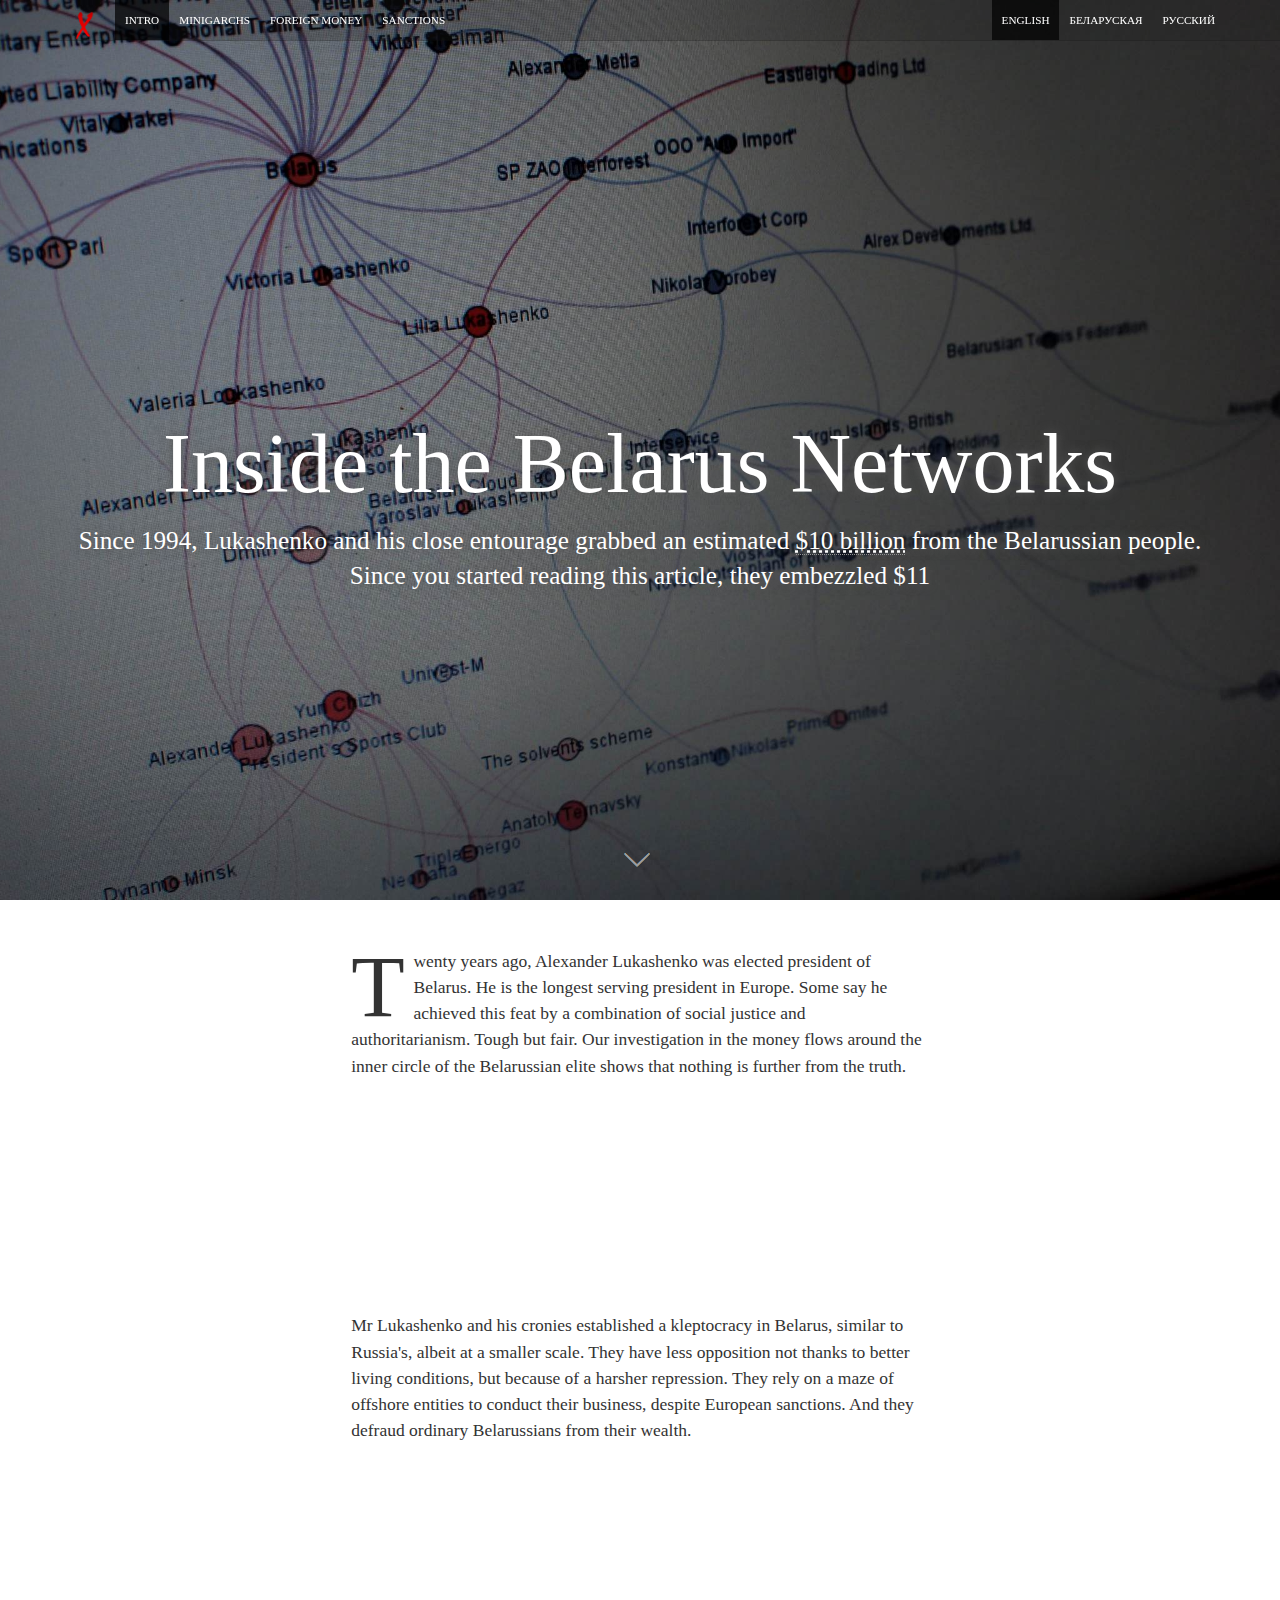
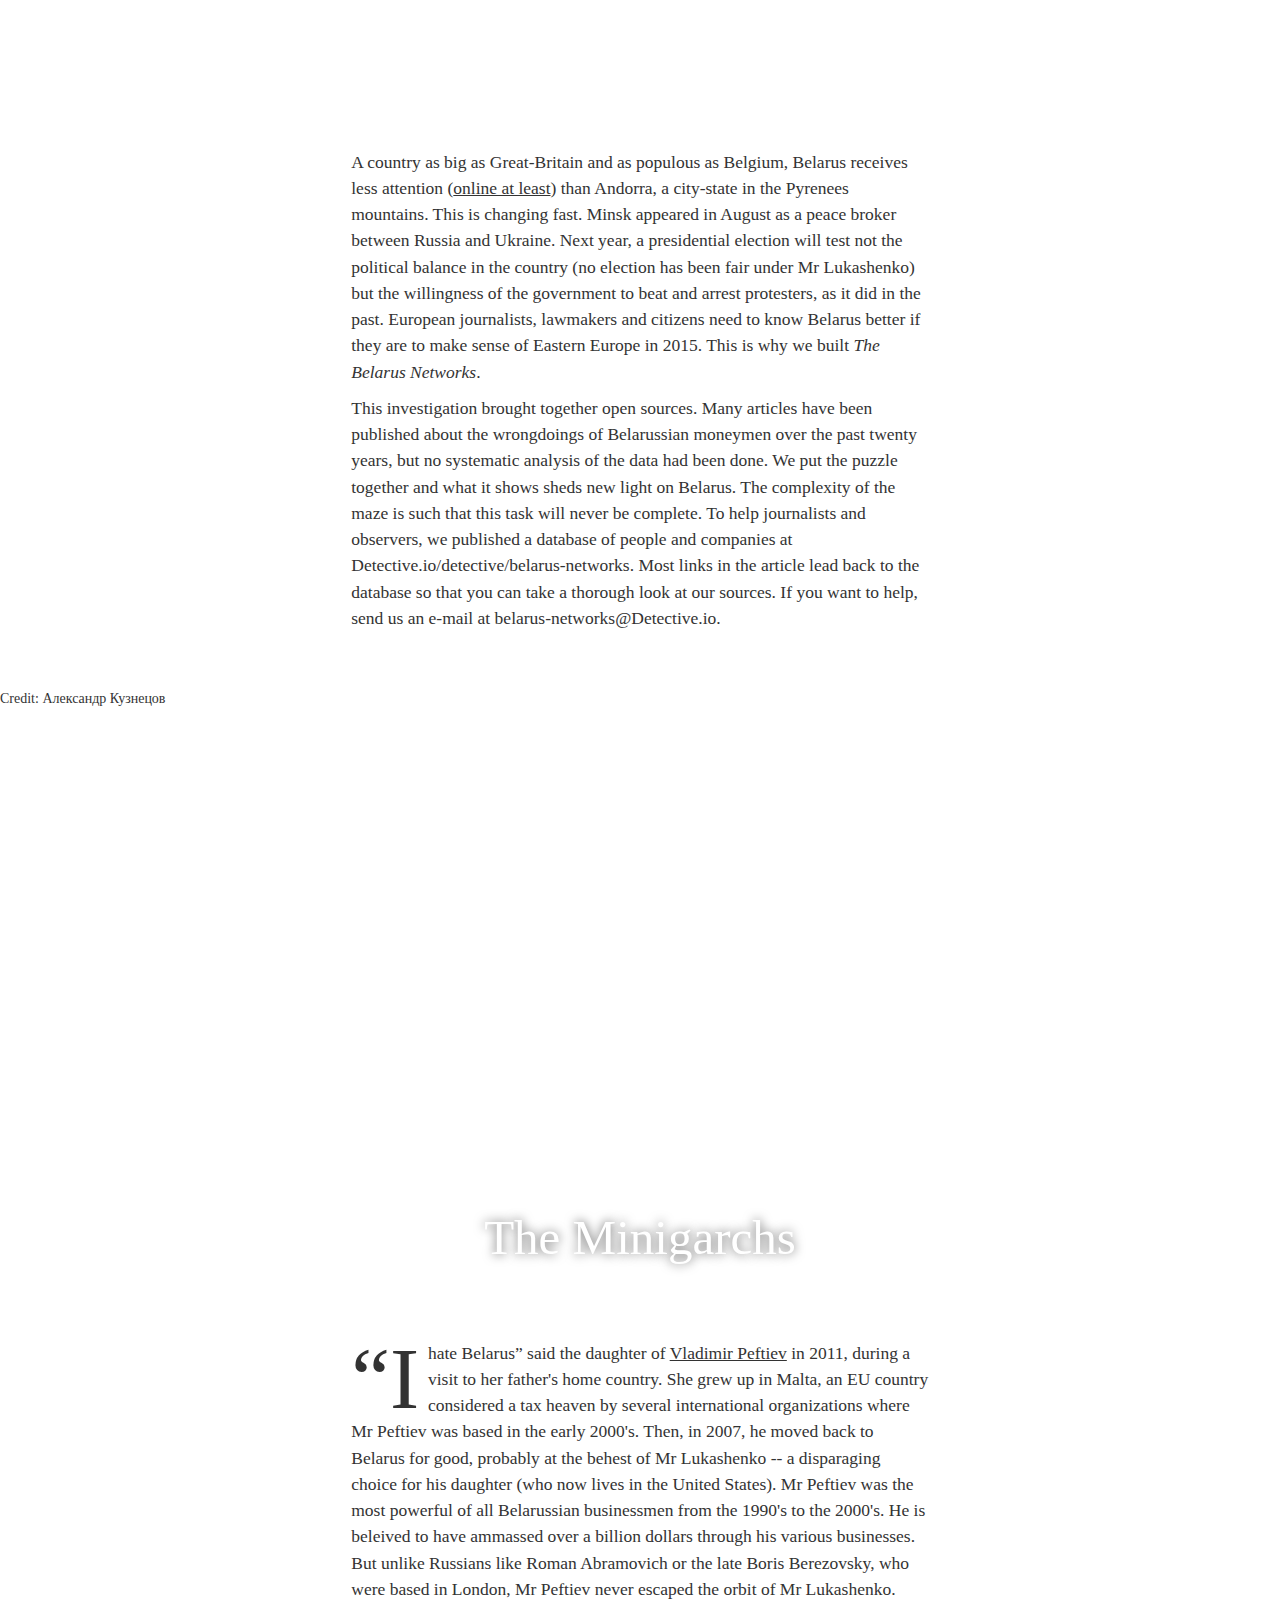
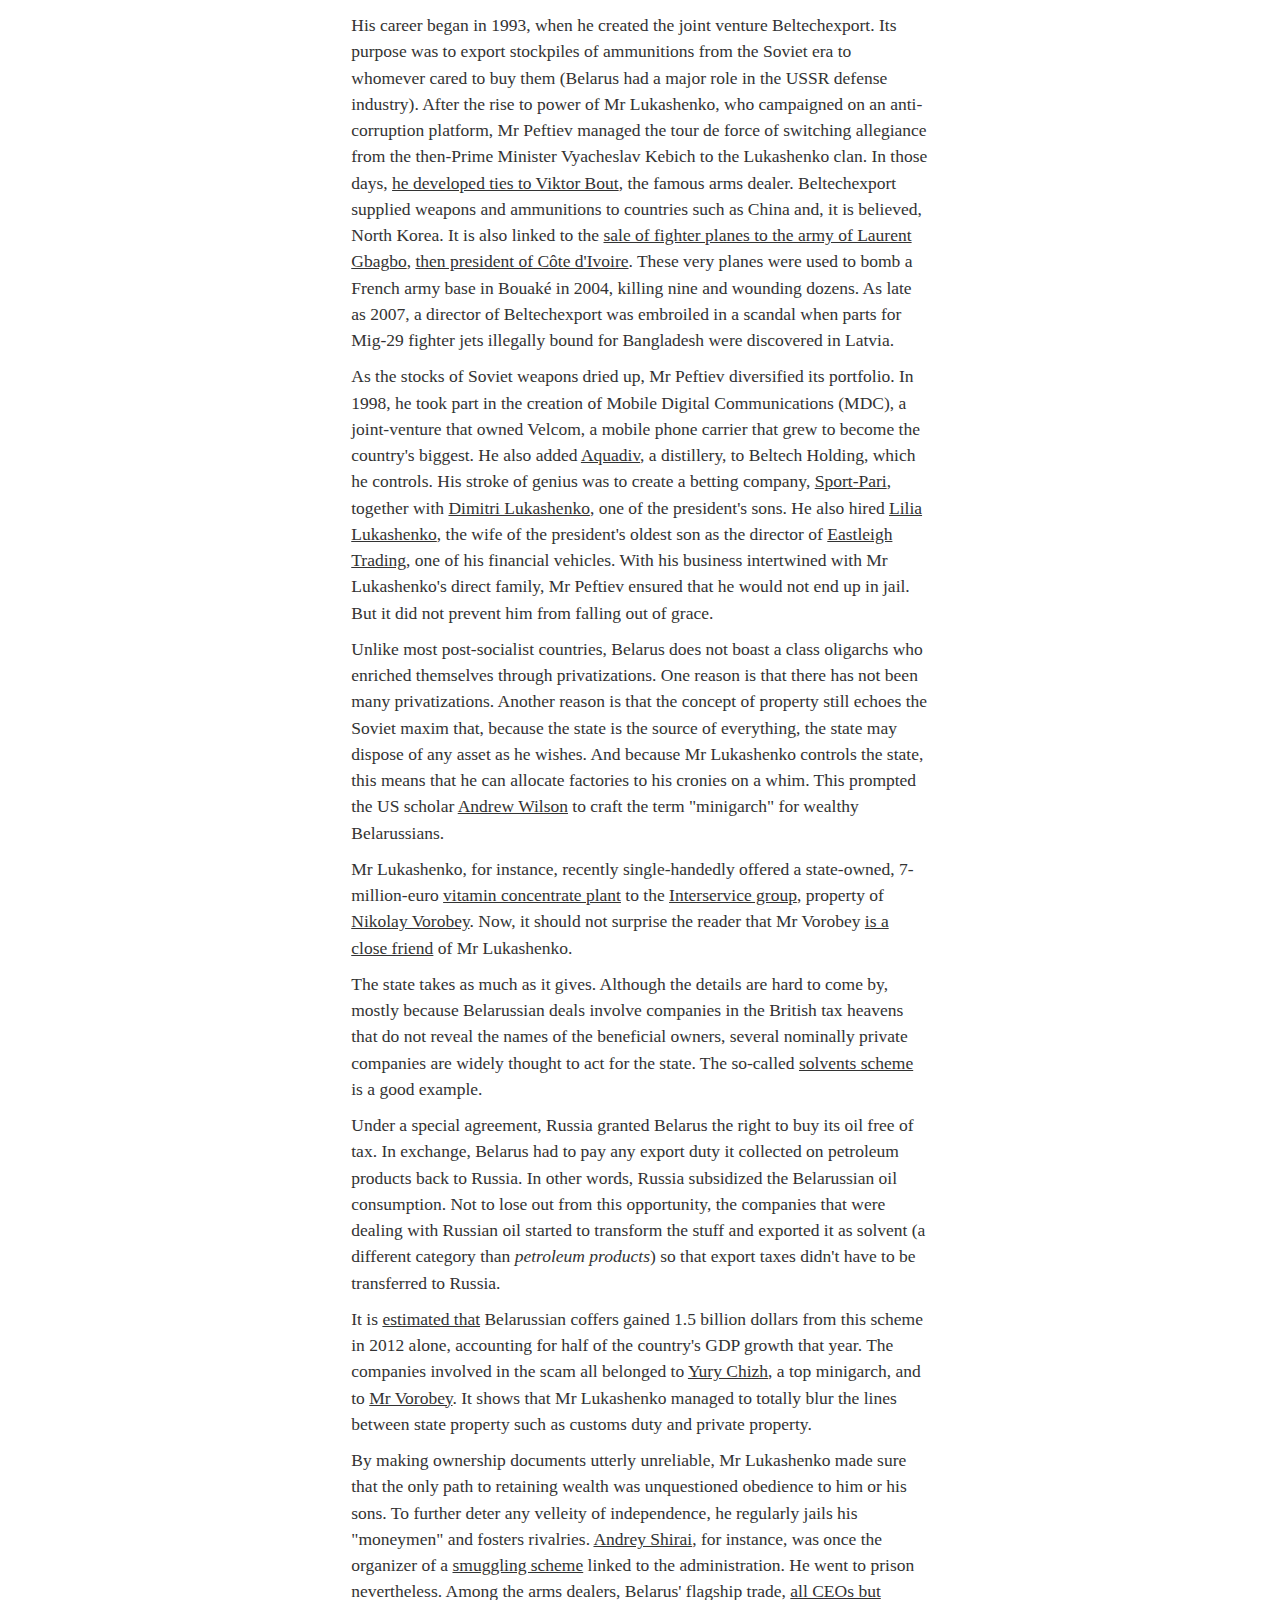
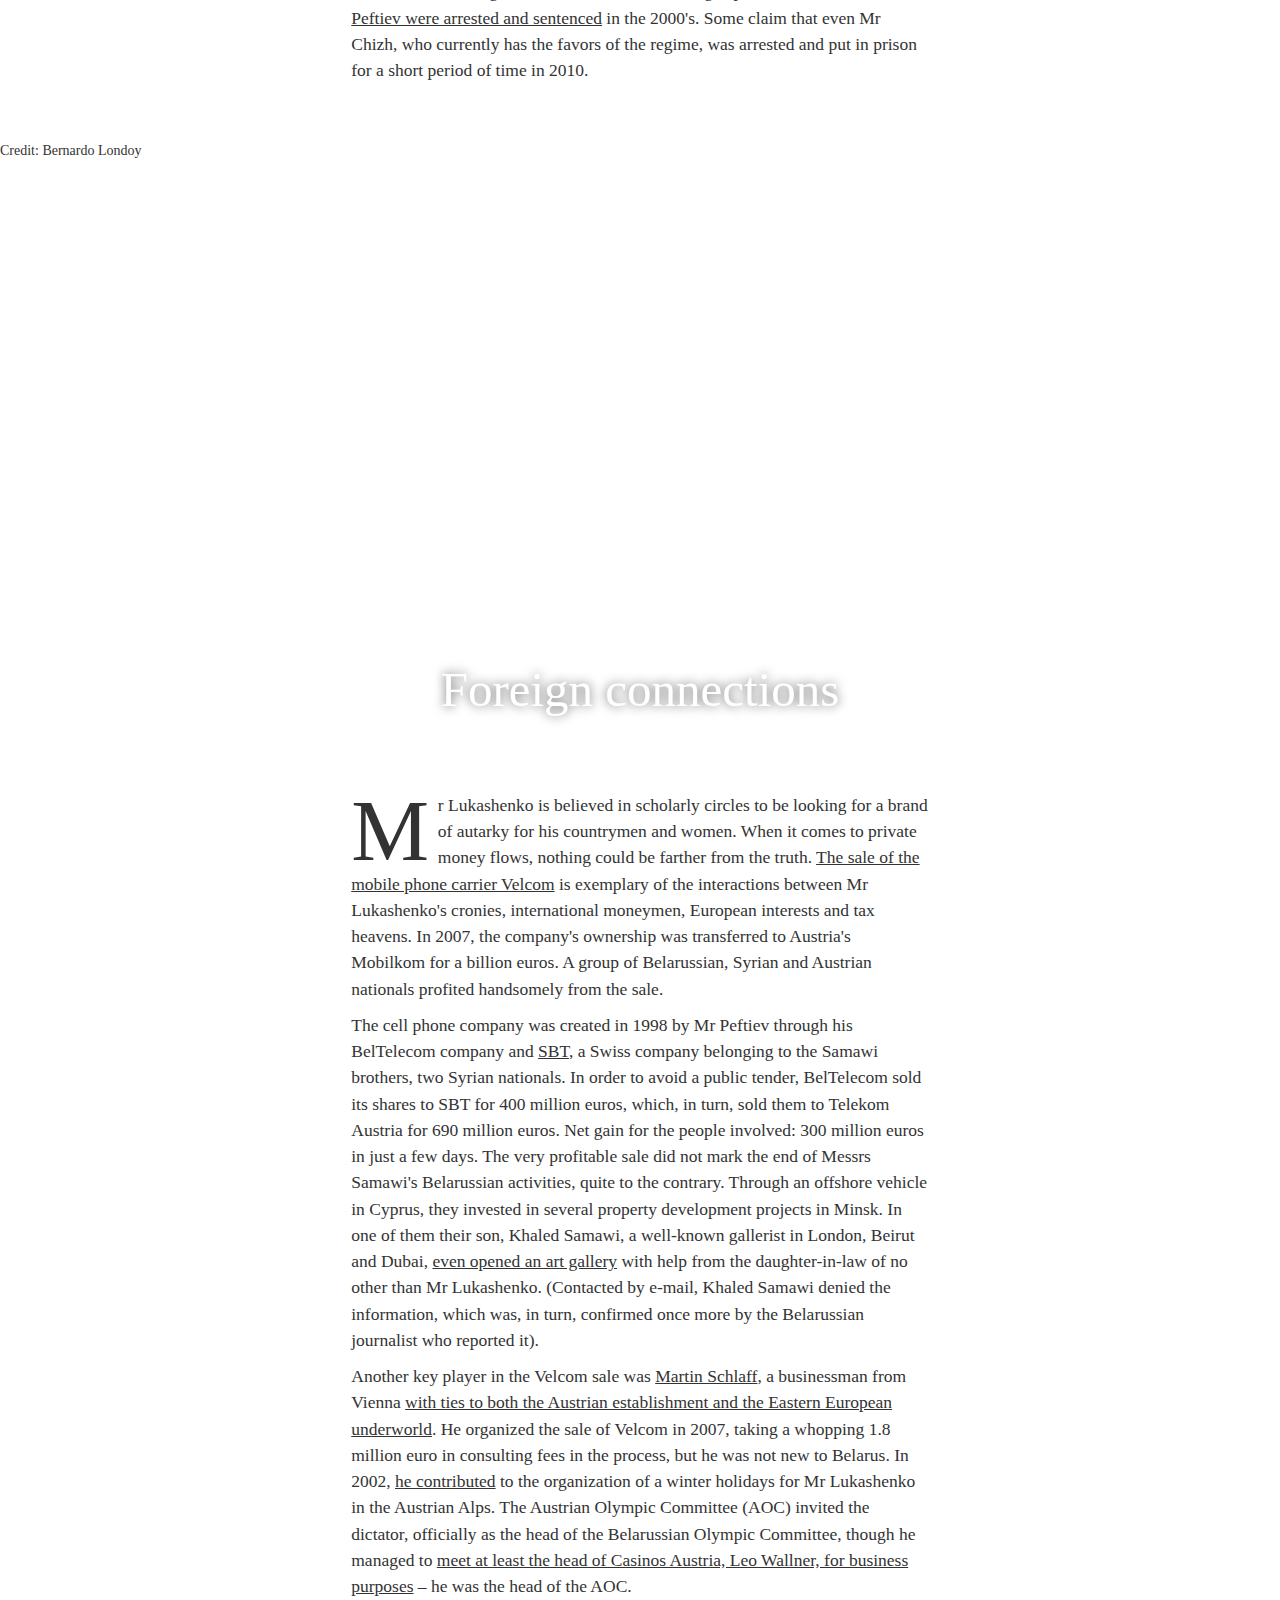
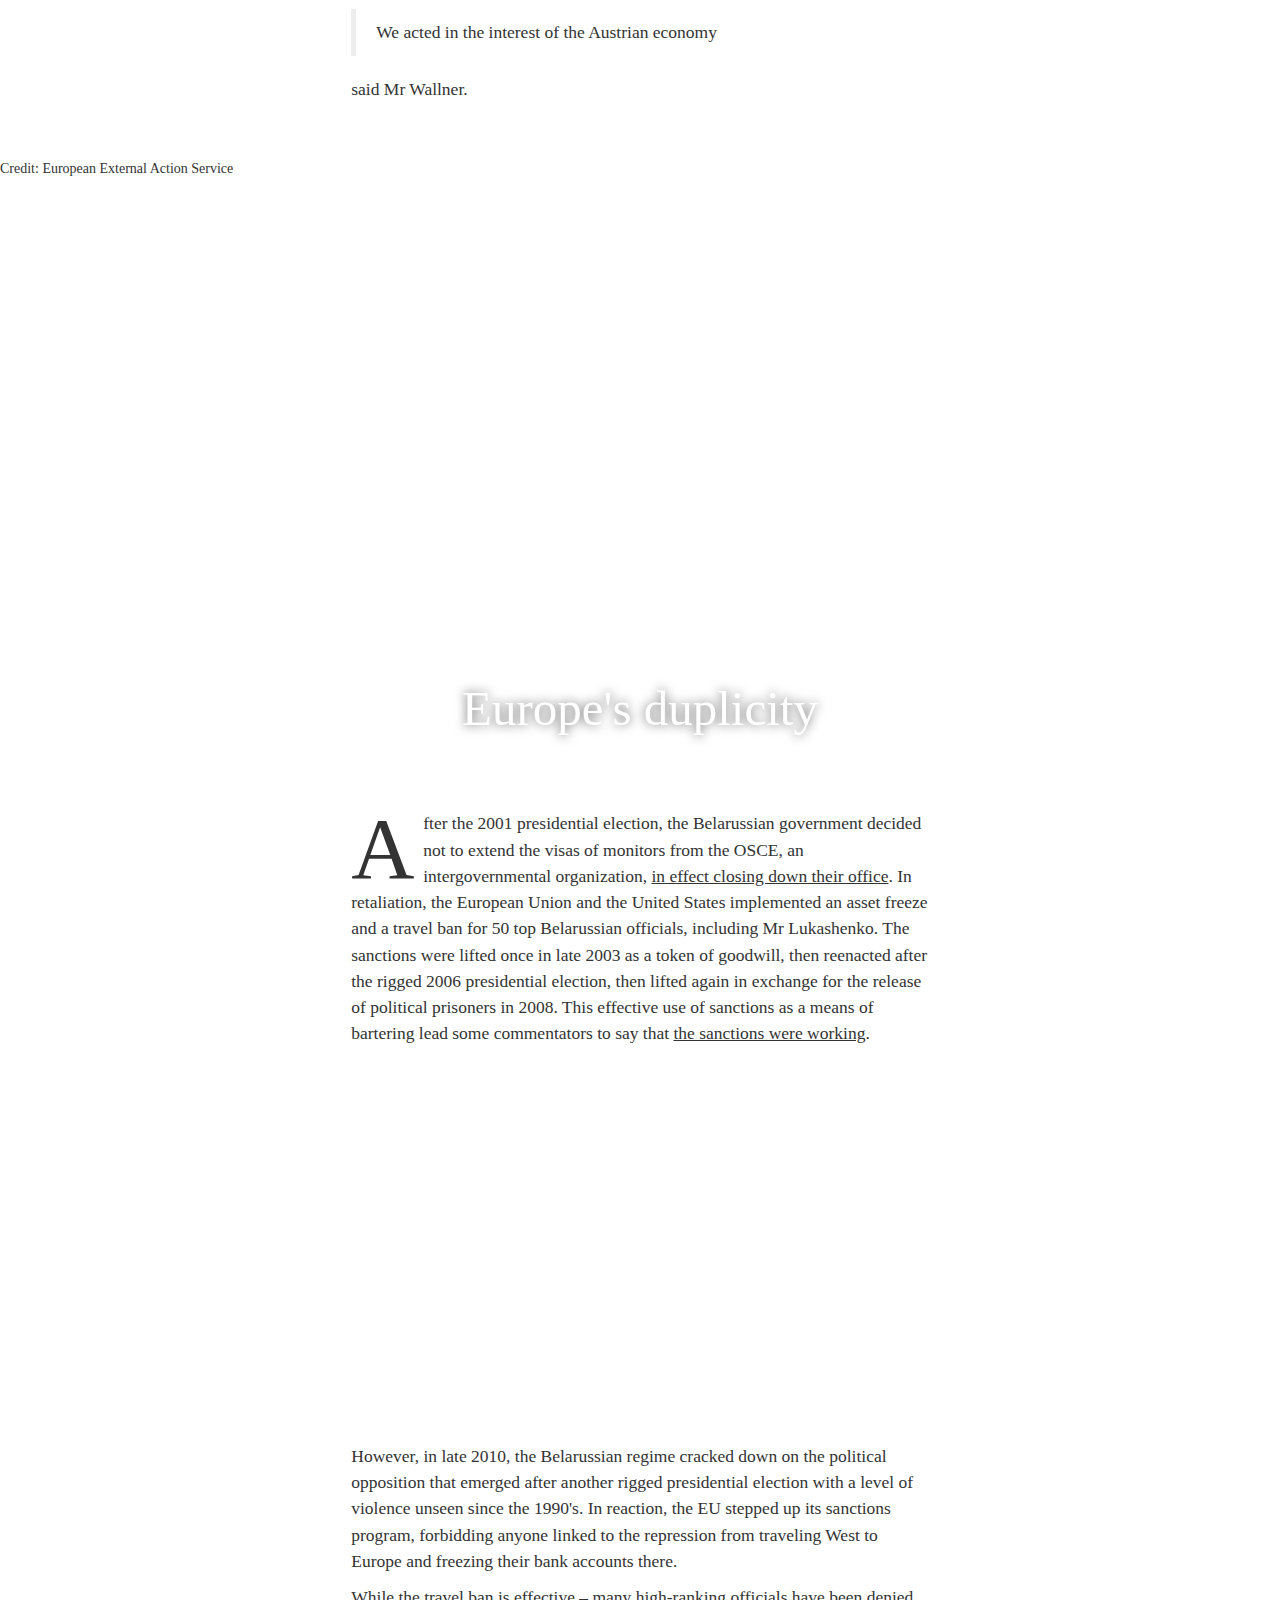
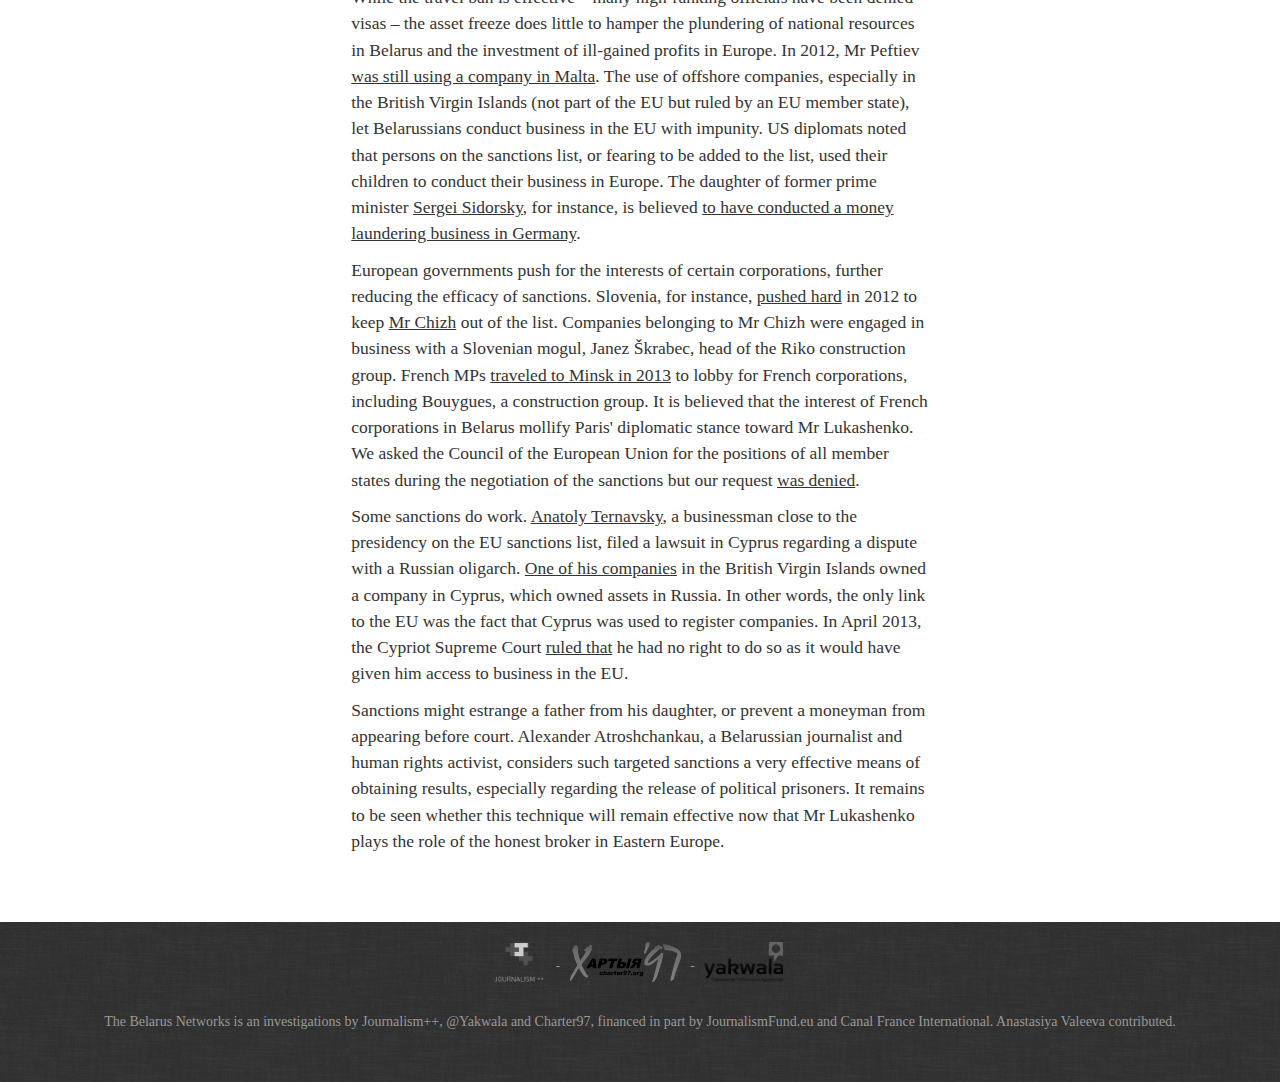
==== index.html @ 37f7d4a8 "first commit" ====
<!DOCTYPE html>
<html lang="en">

	<head>
		<meta charset="utf-8"></meta>
		<meta content="IE=edge,chrome=1" http-equiv="X-UA-Compatible">
		<link rel="shortcut icon" type="image/png" href=":///static/logos/Charter97_favicon.png">
		<meta name="viewport" content="width=device-width, initial-scale=1.0, user-scalable=no">
		<meta name="twitter:card" content="summary_large_image">
		<meta name="twitter:description" content="The Belarus Networks">
		<meta property="og:title" content="The Belarus Networks"/>
		<meta property="og:site_name" content="The Belarus Networks"/>
		<meta property="og:type" content="article"/>
		<title>Inside the Belarus Networks</title>

		
	<link rel="stylesheet" href="/static/gen/style.css?87d876ac" type="text/css" />


	</head>

	<body class="use-base">

		<div class="header navbar navbar-default navbar-fixed-top reverse" role="navigation">
			<div class="container">
				<div class="navbar-header">
					<button type="button" class="navbar-toggle" data-toggle="collapse" data-target=".navbar-collapse">
						<span class="sr-only">Toggle navigation</span>
						<span class="icon-bar"></span>
						<span class="icon-bar"></span>
						<span class="icon-bar"></span>
					</button>
					<a class="navbar-brand" href="#start"><img src="static/logos/Charter97_favicon.png"/><span class="article_title hidden">The Belarus Networks</span></a>
				</div>
				<div class="collapse navbar-collapse">
					<div class="bookmark">
						
						

<ul class="nav navbar-nav chapters">
	<li class="active"><a href="#start">Intro</a></li>
	<li><a href="#part1">Minigarchs</a></li>
	<li><a href="#part2">Foreign money</a></li>
	<li><a href="#part3">Sanctions</a></li>
</ul>

						
					</div>
					<ul class="nav navbar-nav navbar-right">
						<li class="active"><a href="index.html">ENGLISH</a></li>
						<li class=""><a href="be.html">Беларуская</a></li>
						<li class=""><a href="ru.html">Русский</a></li>
					</ul>
				</div><!--/.nav-collapse -->
			</div>
		</div>


		

<div class="main">

	<div class="main_title" id="start" data-src="static/images/cover.jpg">
		<div class="lead">
			Inside the Belarus Networks
			<p class="little">Since 1994, Lukashenko and his close entourage grabbed an estimated <abbr class="total_amount" title="This amount is a rough estimate based on US diplomatic cables.">$10 billion</abbr> from the Belarussian people. <br>Since you started reading this article, they embezzled $<span id="counter-money"></span></p>
		</div>
		<span class="scroll-indicator">
			<div class="icon icon-arrow-down"></div>
		</span>
	</div>
	<div class="article container" id="start">
		<div class="body">

			<p>
				Twenty years ago, Alexander Lukashenko was elected president of Belarus. He is the longest serving president in Europe. Some say he achieved this feat by a combination of social justice and authoritarianism. Tough but fair. Our investigation in the money flows around the inner circle of the Belarussian elite shows that nothing is further from the truth.
			</p>

			<div class="illustration full" data-src="static/images/longevity.png" data-ratio="3.33139534884"></div>
			
			<p>
				Mr Lukashenko and his cronies established a kleptocracy in Belarus, similar to Russia's, albeit at a smaller scale. They have less opposition not thanks to better living conditions, but because of a harsher repression. They rely on a maze of offshore entities to conduct their business, despite European sanctions. And they defraud ordinary Belarussians from their wealth.
			</p>

			<a href="static/images/map_by_hor.png" target="_blank"><div class="illustration full" data-src="static/images/map_by_hor.png" data-ratio="2.358490"></div></A>

			<p>
				A country as big as Great-Britain and as populous as Belgium, Belarus receives less attention (<a href="http://www.google.com/trends/explore#q=belarus%2C%20andorra&cmpt=q">online at least</A>) than Andorra, a city-state in the Pyrenees mountains. This is changing fast. Minsk appeared in August as a peace broker between Russia and Ukraine. Next year, a presidential election will test not the political balance in the country (no election has been fair under Mr Lukashenko) but the willingness of the government to beat and arrest protesters, as it did in the past. European journalists, lawmakers and citizens need to know Belarus better if they are to make sense of Eastern Europe in 2015. This is why we built <em>The Belarus Networks</em>.
			</p>

			<p>
				This investigation brought together open sources. Many articles have been published about the wrongdoings of Belarussian moneymen over the past twenty years, but no systematic analysis of the data had been done. We put the puzzle together and what it shows sheds new light on Belarus. The complexity of the maze is such that this task will never be complete. To help journalists and observers, we published a database of people and companies at Detective.io/detective/belarus-networks. Most links in the article lead back to the database so that you can take a thorough look at our sources. If you want to help, send us an e-mail at belarus-networks@Detective.io.
			</p>

			

		</div>
	</div>



	<div class="illustration full" data-src="static/images/minsk_bentley.jpg" data-ratio="2.120890774">
		<div class="title">The Minigarchs</div>
		<div class="credit">Credit: Александр Кузнецов</div>
	</div>
	<div class="article container" id="part1">
		<div class="body">
			<p>
				“I hate Belarus” said the daughter of <a href="https://www.detective.io/detective/belarus-networks/person/54911/">Vladimir Peftiev</a> in 2011, during a visit to her father's home country. She grew up in Malta, an EU country considered a tax heaven by several international organizations where Mr Peftiev was based in the early 2000's. Then, in 2007, he moved back to Belarus for good, probably at the behest of Mr Lukashenko -- a disparaging choice for his daughter (who now lives in the United States). Mr Peftiev was the most powerful of all Belarussian businessmen from the 1990's to the 2000's. He is beleived to have ammassed over a billion dollars through his various businesses. But unlike Russians like Roman Abramovich or the late Boris Berezovsky, who were based in London, Mr Peftiev never escaped the orbit of Mr Lukashenko.
			</p>
			<p>
				His career began in 1993, when he created the joint venture Beltechexport. Its purpose was to export stockpiles of ammunitions from the Soviet era to whomever cared to buy them (Belarus had a major role in the USSR defense industry). After the rise to power of Mr Lukashenko, who campaigned on an anti-corruption platform, Mr Peftiev managed the tour de force of switching allegiance from the then-Prime Minister Vyacheslav Kebich to the Lukashenko clan. In those days, <a href="http://charter97.org/en/news/2013/9/4/75078/">he developed ties to Viktor Bout</a>, the famous arms dealer. Beltechexport supplied weapons and ammunitions to countries such as China and, it is believed, North Korea. It is also linked to the <a href="https://www.detective.io/detective/belarus-networks/scheme/55815/">sale of fighter planes to the army of Laurent Gbagbo</a>, <a href="http://www.france24.com/en/20101027-ivory-coast-laurent-gbagbo-candidate-presidential-election/">then president of Côte d'Ivoire</a>. These very planes were used to bomb a French army base in Bouaké in 2004, killing nine and wounding dozens. As late as 2007, a director of Beltechexport was embroiled in a scandal when parts for Mig-29 fighter jets illegally bound for Bangladesh were discovered in Latvia.

			</p>
			<p>

				As the stocks of Soviet weapons dried up, Mr Peftiev diversified its portfolio. In 1998, he took part in the creation of Mobile Digital Communications (MDC), a joint-venture that owned Velcom, a mobile phone carrier that grew to become the country's biggest. He also added <a href="https://www.detective.io/detective/belarus-networks/company/54918/">Aquadiv</a>, a distillery, to Beltech Holding, which he controls. His stroke of genius was to create a betting company, <a href="https://www.detective.io/detective/belarus-networks/company/54919/">Sport-Pari</a>, together with <a href="https://www.detective.io/detective/belarus-networks/person/54843/">Dimitri Lukashenko</a>, one of the president's sons. He also hired <a href="https://www.detective.io/detective/belarus-networks/person/54925/">Lilia Lukashenko</a>, the wife of the president's oldest son as the director of <a href="https://www.detective.io/detective/belarus-networks/company/55833/">Eastleigh Trading</a>, one of his financial vehicles. With his business intertwined with Mr Lukashenko's direct family, Mr Peftiev ensured that he would not end up in jail. But it did not prevent him from falling out of grace.
			</p>
			<p>
				Unlike most post-socialist countries, Belarus does not boast a class oligarchs who enriched themselves through privatizations. One reason is that there has not been many privatizations. Another reason is that the concept of property still echoes the Soviet maxim that, because the state is the source of everything, the state may dispose of any asset as he wishes. And because Mr Lukashenko controls the state, this means that he can allocate factories to his cronies on a whim. This prompted the US scholar <a href="http://yalepress.yale.edu/yupbooks/book.asp?isbn=9780300134353">Andrew Wilson</a> to craft the term "minigarch" for wealthy Belarussians.
			</p>
			<p>
				Mr Lukashenko, for instance, recently single-handedly offered a state-owned, 7-million-euro <a href="https://www.detective.io/detective/belarus-networks/company/56057/">vitamin concentrate plant</a> to the <a href="https://www.detective.io/detective/belarus-networks/company/54970/">Interservice group</a>, property of <a href="https://www.detective.io/detective/belarus-networks/person/54969/">Nikolay Vorobey</a>. Now, it should not surprise the reader that Mr Vorobey <a href="http://www.charter97.org/ru/news/2014/8/9/110533/">is a close friend</a> of Mr Lukashenko.
			</p>
			<p>
				The state takes as much as it gives. Although the details are hard to come by, mostly because Belarussian deals involve companies in the British tax heavens that do not reveal the names of the beneficial owners, several nominally private companies are widely thought to act for the state. The so-called <a href="https://www.detective.io/detective/belarus-networks/scheme/56038/">solvents scheme</a> is a good example.
			</p>
			<p>

				Under a special agreement, Russia granted Belarus the right to buy its oil free of tax. In exchange, Belarus had to pay any export duty it collected on petroleum products back to Russia. In other words, Russia subsidized the Belarussian oil consumption. Not to lose out from this opportunity, the companies that were dealing with Russian oil started to transform the stuff and exported it as solvent (a different category than <i>petroleum products</i>) so that export taxes didn't have to be transferred to Russia.
			</p>
			<p>
				It is <a href="http://belarusdigest.com/story/belarusian-solvents-tricky-path-economic-growth-10438">estimated that</a> Belarussian coffers gained 1.5 billion dollars from this scheme in 2012 alone, accounting for half of the country's GDP growth that year. The companies involved in the scam all belonged to <a href="https://www.detective.io/detective/belarus-networks/person/55319/">Yury Chizh</a>, a top minigarch, and to <a href="https://www.detective.io/detective/belarus-networks/person/54969/">Mr Vorobey</a>. It shows that Mr Lukashenko managed to totally blur the lines between state property such as customs duty and private property.
			</p>
			<p>
				By making ownership documents utterly unreliable, Mr Lukashenko made sure that the only path to retaining wealth was unquestioned obedience to him or his sons. To further deter any velleity of independence, he regularly jails his "moneymen" and fosters rivalries. <a href="https://www.detective.io/detective/belarus-networks/person/54906/">Andrey Shirai</a>, for instance, was once the organizer of a <a href="https://www.detective.io/detective/belarus-networks/scheme/54904/">smuggling scheme</a> linked to the administration. He went to prison nevertheless. Among the arms dealers, Belarus' flagship trade, <a href="http://www.kommersant.ru/doc/1896992">all CEOs but Peftiev were arrested and sentenced</a> in the 2000's. Some claim that even Mr Chizh, who currently has the favors of the regime, was arrested and put in prison for a short period of time in 2010.
			</p>

		</div>
			
	</div>
	
	<div class="illustration full" data-src="static/images/lukashenko_chavez.jpg" data-ratio="2.120890774">
			<div class="title">Foreign connections</div>
			<div class="credit">Credit: Bernardo Londoy</div>
	</div>
	<div class="article container" id="part2">
		<div class="body">

			<p>
				Mr Lukashenko is believed in scholarly circles to be looking for a brand of autarky for his countrymen and women. When it comes to private money flows, nothing could be farther from the truth. <a href="https://www.detective.io/detective/belarus-networks/scheme/54892/">The sale of the mobile phone carrier Velcom</A> is exemplary of the interactions between Mr Lukashenko's cronies, international moneymen, European interests and tax heavens. In 2007, the company's ownership was transferred to Austria's Mobilkom for a billion euros. A group of Belarussian, Syrian and Austrian nationals profited handsomely from the sale.
			</p>
			<p>
				The cell phone company was created in 1998 by Mr Peftiev through his BelTelecom company and <a href="https://www.detective.io/detective/belarus-networks/company/54992/">SBT</a>, a Swiss company belonging to the Samawi brothers, two Syrian nationals. In order to avoid a public tender, BelTelecom sold its shares to SBT for 400 million euros, which, in turn, sold them to Telekom Austria for 690 million euros. Net gain for the people involved: 300 million euros in just a few days. The very profitable sale did not mark the end of Messrs Samawi's Belarussian activities, quite to the contrary. Through an offshore vehicle in Cyprus, they invested in several property development projects in Minsk. In one of them their son, Khaled Samawi, a well-known gallerist in London, Beirut and Dubai, <a href="http://news.tut.by/culture/351026.html">even opened an art gallery</a> with help from the daughter-in-law of no other than Mr Lukashenko. (Contacted by e-mail, Khaled Samawi denied the information, which was, in turn, confirmed once more by the Belarussian journalist who reported it).
			</p>
			<p>
				Another key player in the Velcom sale was <a href="https://www.detective.io/detective/belarus-networks/person/54890/">Martin Schlaff</a>, a businessman from Vienna <a href="http://www.profil.at/articles/0726/560/177187/banken-ausschuss-ueberzeugungstaeter">with ties to both the Austrian establishment and the Eastern European underworld</a>. He organized the sale of Velcom in 2007, taking a whopping 1.8 million euro in consulting fees in the process, but he was not new to Belarus. In 2002, <a href="http://charter97.org/en/news/2012/5/15/52221/">he contributed</a> to the organization of a winter holidays for Mr Lukashenko in the Austrian Alps. The Austrian Olympic Committee (AOC) invited the dictator, officially as the head of the Belarussian Olympic Committee, though he managed to <a href="http://www.sueddeutsche.de/wirtschaft/lukaschenko-urlaub-in-oesterreich-der-besuch-des-diktators-1.1009466">meet at least the head of Casinos Austria, Leo Wallner, for business purposes</a> – he was the head of the AOC.

				<blockquote>
					We acted in the interest of the Austrian economy
				</blockquote>

				said Mr Wallner.
			</p>

		</div>

	</div>

	<div class="illustration full" data-src="static/images/minsk_forum.jpg" data-ratio="2.120890774">
		<div class="title">Europe's duplicity</div>
		<div class="credit">Credit: European External Action Service</div>
	</div>
	<div class="article container" id="part3">
		<div class="body">
			<p>
				After the 2001 presidential election, the Belarussian government decided not to extend the visas of monitors from the OSCE, an intergovernmental organization, <a href="http://www.bicc.de/uploads/tx_bicctools/paper45.pdf">in effect closing down their office</a>. In retaliation, the European Union and the United States implemented an asset freeze and a travel ban for 50 top Belarussian officials, including Mr Lukashenko. The sanctions were lifted once in late 2003 as a token of goodwill, then reenacted after the rigged 2006 presidential election, then lifted again in exchange for the release of political prisoners in 2008. This effective use of sanctions as a means of bartering lead some commentators to say that <a href="http://www.the-american-interest.com/articles/2010/11/01/when-sanctions-work-the-belarus-buckle/">the sanctions were working</a>.
			</p>

			<div class="illustration full" data-src="static/images/sanctions.png" data-ratio="1.7192777"></div>

			<p>
				However, in late 2010, the Belarussian regime cracked down on the political opposition that emerged after another rigged presidential election with a level of violence unseen since the 1990's. In reaction, the EU stepped up its sanctions program, forbidding anyone linked to the repression from traveling West to Europe and freezing their bank accounts there.
			</p>

			<p>
				While the travel ban is effective – many high-ranking officials have been denied visas – the asset freeze does little to hamper the plundering of national resources in Belarus and the investment of ill-gained profits in Europe. In 2012, Mr Peftiev <a href="http://www.maltatoday.com.mt/news/national/16293/foreign-ministry-issues-penalties-on-trade-with-belarus-tycoon-20120223">was still using a company in Malta</a>. The use of offshore companies, especially in the British Virgin Islands (not part of the EU but ruled by an EU member state), let Belarussians conduct business in the EU with impunity. US diplomats noted that persons on the sanctions list, or fearing to be added to the list, used their children to conduct their business in Europe. The daughter of former prime minister <a href="https://www.detective.io/detective/belarus-networks/person/54880/">Sergei Sidorsky</a>, for instance, is believed <a href="https://www.wikileaks.org/plusd/cables/06MINSK605_a.html">to have conducted a money laundering business in Germany</a>.
			</p>
			
			<p>
				European governments push for the interests of certain corporations, further reducing the efficacy of sanctions. Slovenia, for instance, <a href="http://www.rferl.org/content/whats_behind_slovenia_efforts_to_spare_belarus_chizh_eu_sanctions_minsk_lukashenko/24498166.html">pushed hard</a> in 2012 to keep <a href="https://www.detective.io/detective/belarus-networks/person/55319/">Mr Chizh</a> out of the list. Companies belonging to Mr Chizh were engaged in business with a Slovenian mogul, Janez Škrabec, head of the Riko construction group. French MPs <a href="http://www.lexpress.fr/actualite/politique/delicate-mission-diplomatique-en-bielorussie_1305146.html">traveled to Minsk in 2013</a> to lobby for French corporations, including Bouygues, a construction group. It is believed that the interest of French corporations in Belarus mollify Paris' diplomatic stance toward Mr Lukashenko. We asked the Council of the European Union for the positions of all member states during the negotiation of the sanctions but our request <a href="http://www.asktheeu.org/en/request/positions_of_member_states_on_sa">was denied</a>.
			</p>

			<p>
				Some sanctions do work. <a href="https://www.detective.io/detective/belarus-networks/person/56016/">Anatoly Ternavsky</a>, a businessman close to the presidency on the EU sanctions list, filed a lawsuit in Cyprus regarding a dispute with a Russian oligarch. <a href="https://www.detective.io/detective/belarus-networks/company/56018/">One of his companies</a> in the British Virgin Islands owned a company in Cyprus, which owned assets in Russia. In other words, the only link to the EU was the fact that Cyprus was used to register companies. In April 2013, the Cypriot Supreme Court <a href="http://www.gibsondunn.com/publications/pages/2013-Mid-Year-Sanctions-Update.aspx">ruled that</a> he had no right to do so as it would have given him access to business in the EU.
			</p>

			<p>
				Sanctions might estrange a father from his daughter, or prevent a moneyman from appearing before court. Alexander Atroshchankau, a Belarussian journalist and human rights activist, considers such targeted sanctions a very effective means of obtaining results, especially regarding the release of political prisoners. It remains to be seen whether this technique will remain effective now that Mr Lukashenko plays the role of the honest broker in Eastern Europe.
			</p>

		</div>
	</div>

	
</div>

</div><!-- /.container -->



		<footer class="footer">
	<div>
		<ul class="list-inline logos">
			<li class="">
				<a href="http://jplusplus.org" target="_blank">
					<img class="jpp_logo" src="static/logos/JPP_Logo.png" alt="Journalism++">
				</a>
				<a href="http://charter97.org" target="_blank">
					<img class="jpp_logo" src="static/logos/Charter97_logo.png" alt="Charter97">
				</a>
				<a href="http://yakwala.fr/" target="_blank">
					<img class="jpp_logo" src="static/logos/yakwala_logo.png" alt="Yakwala">
				</a>
			</li>
		</ul>
	</div>
	<div class="row clearfix">
		
		<div>
			<p>
				

		

				<span class="mentions">The Belarus Networks is an investigations by Journalism++, @Yakwala and Charter97, financed in part by JournalismFund.eu and Canal France International. Anastasiya Valeeva contributed.</span>
			</p>

		</div>
	</div>
	
</footer>



		
	<script type="text/javascript" src="/static/gen/scripts.js?0c6ccd77"></script>



<script type="text/javascript">
	var navigation = new Navigation();
	var _gaq = _gaq || [];
_gaq.push(['_setAccount', 'UA-26208352-5']);
_gaq.push(['_trackPageview']);
(function() {
	var ga = document.createElement('script'); ga.type = 'text/javascript'; ga.async = true;
	ga.src = ('https:' == document.location.protocol ? 'https://ssl' : 'http://www') + '.google-analytics.com/ga.js';
	var s = document.getElementsByTagName('script')[0]; s.parentNode.insertBefore(ga, s);
})();
</script>

	</body>
</html>
---- static/gen/style.css ----
@font-face {
  font-family: 'Cabin';
  font-style: normal;
  font-weight: 400;
  src: local('Cabin Regular'), local('Cabin-Regular'), url(http://fonts.gstatic.com/s/cabin/v7/K6ngFdK5haaaRGBV8waDwA.ttf) format('truetype');
}

/* -------------- loader -------------- */

.loader{
	color:white;
	position: relative;
	height: 80px;
	width: 80px;
	border-radius: 80px;
	border: 3px solid  rgba(255,255,255, .7);

	top: 28%;
	top: -webkit-calc(50% - 43px);
	top: calc(50% - 43px);
	left: 35%;
	left: -webkit-calc(50% - 43px);
	left: calc(50% - 43px);

	-webkit-transform-origin: 50% 50%;
			transform-origin: 50% 50%;
	-webkit-animation: loader 3s linear infinite;
			animation: loader 3s linear infinite;
}

.loader:after{
	content: "";
	position: absolute;
	top: -5px;
	left: 20px;
	width: 11px;
	height: 11px;
	border-radius: 10px;
	background-color: #fff;
}

@-webkit-keyframes loader{
    0%{-webkit-transform:rotate(0deg);}
    100%{-webkit-transform:rotate(360deg);}
}

@keyframes loader{
    0%{transform:rotate(0deg);}
    100%{transform:rotate(360deg);}
}


/* mobile */
@media (max-width: 480px), (max-width: 767px) {
	.quote .body {
		font-size: .7em;
	}
	.footer .row {
		max-width: 630px;
	}
	.footer .row > div {
		display: inline;
	}
}
/*!
 * Bootstrap v3.1.1 (http://getbootstrap.com)
 * Copyright 2011-2014 Twitter, Inc.
 * Licensed under MIT (https://github.com/twbs/bootstrap/blob/master/LICENSE)
 */

/*! normalize.css v3.0.0 | MIT License | git.io/normalize */html{font-family:sans-serif;-ms-text-size-adjust:100%;-webkit-text-size-adjust:100%}body{margin:0}article,aside,details,figcaption,figure,footer,header,hgroup,main,nav,section,summary{display:block}audio,canvas,progress,video{display:inline-block;vertical-align:baseline}audio:not([controls]){display:none;height:0}[hidden],template{display:none}a{background:transparent}a:active,a:hover{outline:0}abbr[title]{border-bottom:1px dotted}b,strong{font-weight:bold}dfn{font-style:italic}h1{font-size:2em;margin:0.67em 0}mark{background:#ff0;color:#000}small{font-size:80%}sub,sup{font-size:75%;line-height:0;position:relative;vertical-align:baseline}sup{top:-0.5em}sub{bottom:-0.25em}img{border:0}svg:not(:root){overflow:hidden}figure{margin:1em 40px}hr{-moz-box-sizing:content-box;box-sizing:content-box;height:0}pre{overflow:auto}code,kbd,pre,samp{font-family:monospace, monospace;font-size:1em}button,input,optgroup,select,textarea{color:inherit;font:inherit;margin:0}button{overflow:visible}button,select{text-transform:none}button,html input[type="button"],input[type="reset"],input[type="submit"]{-webkit-appearance:button;cursor:pointer}button[disabled],html input[disabled]{cursor:default}button::-moz-focus-inner,input::-moz-focus-inner{border:0;padding:0}input{line-height:normal}input[type="checkbox"],input[type="radio"]{box-sizing:border-box;padding:0}input[type="number"]::-webkit-inner-spin-button,input[type="number"]::-webkit-outer-spin-button{height:auto}input[type="search"]{-webkit-appearance:textfield;-moz-box-sizing:content-box;-webkit-box-sizing:content-box;box-sizing:content-box}input[type="search"]::-webkit-search-cancel-button,input[type="search"]::-webkit-search-decoration{-webkit-appearance:none}fieldset{border:1px solid #c0c0c0;margin:0 2px;padding:0.35em 0.625em 0.75em}legend{border:0;padding:0}textarea{overflow:auto}optgroup{font-weight:bold}table{border-collapse:collapse;border-spacing:0}td,th{padding:0}@media print{*{text-shadow:none !important;color:#000 !important;background:transparent !important;box-shadow:none !important}a,a:visited{text-decoration:underline}a[href]:after{content:" (" attr(href) ")"}abbr[title]:after{content:" (" attr(title) ")"}a[href^="javascript:"]:after,a[href^="#"]:after{content:""}pre,blockquote{border:1px solid #999;page-break-inside:avoid}thead{display:table-header-group}tr,img{page-break-inside:avoid}img{max-width:100% !important}p,h2,h3{orphans:3;widows:3}h2,h3{page-break-after:avoid}select{background:#fff !important}.navbar{display:none}.table td,.table th{background-color:#fff !important}.btn>.caret,.dropup>.btn>.caret{border-top-color:#000 !important}.label{border:1px solid #000}.table{border-collapse:collapse !important}.table-bordered th,.table-bordered td{border:1px solid #ddd !important}}*{-webkit-box-sizing:border-box;-moz-box-sizing:border-box;box-sizing:border-box}*:before,*:after{-webkit-box-sizing:border-box;-moz-box-sizing:border-box;box-sizing:border-box}html{font-size:62.5%;-webkit-tap-highlight-color:rgba(0,0,0,0)}body{font-family:"Helvetica Neue",Helvetica,Arial,sans-serif;font-size:14px;line-height:1.42857143;color:#333;background-color:#fff}input,button,select,textarea{font-family:inherit;font-size:inherit;line-height:inherit}a{color:#428bca;text-decoration:none}a:hover,a:focus{color:#2a6496;text-decoration:underline}a:focus{outline:thin dotted;outline:5px auto -webkit-focus-ring-color;outline-offset:-2px}figure{margin:0}img{vertical-align:middle}.img-responsive,.thumbnail>img,.thumbnail a>img,.carousel-inner>.item>img,.carousel-inner>.item>a>img{display:block;max-width:100%;height:auto}.img-rounded{border-radius:6px}.img-thumbnail{padding:4px;line-height:1.42857143;background-color:#fff;border:1px solid #ddd;border-radius:4px;-webkit-transition:all .2s ease-in-out;transition:all .2s ease-in-out;display:inline-block;max-width:100%;height:auto}.img-circle{border-radius:50%}hr{margin-top:20px;margin-bottom:20px;border:0;border-top:1px solid #eee}.sr-only{position:absolute;width:1px;height:1px;margin:-1px;padding:0;overflow:hidden;clip:rect(0, 0, 0, 0);border:0}h1,h2,h3,h4,h5,h6,.h1,.h2,.h3,.h4,.h5,.h6{font-family:inherit;font-weight:500;line-height:1.1;color:inherit}h1 small,h2 small,h3 small,h4 small,h5 small,h6 small,.h1 small,.h2 small,.h3 small,.h4 small,.h5 small,.h6 small,h1 .small,h2 .small,h3 .small,h4 .small,h5 .small,h6 .small,.h1 .small,.h2 .small,.h3 .small,.h4 .small,.h5 .small,.h6 .small{font-weight:normal;line-height:1;color:#999}h1,.h1,h2,.h2,h3,.h3{margin-top:20px;margin-bottom:10px}h1 small,.h1 small,h2 small,.h2 small,h3 small,.h3 small,h1 .small,.h1 .small,h2 .small,.h2 .small,h3 .small,.h3 .small{font-size:65%}h4,.h4,h5,.h5,h6,.h6{margin-top:10px;margin-bottom:10px}h4 small,.h4 small,h5 small,.h5 small,h6 small,.h6 small,h4 .small,.h4 .small,h5 .small,.h5 .small,h6 .small,.h6 .small{font-size:75%}h1,.h1{font-size:36px}h2,.h2{font-size:30px}h3,.h3{font-size:24px}h4,.h4{font-size:18px}h5,.h5{font-size:14px}h6,.h6{font-size:12px}p{margin:0 0 10px}.lead{margin-bottom:20px;font-size:16px;font-weight:200;line-height:1.4}@media (min-width:768px){.lead{font-size:21px}}small,.small{font-size:85%}cite{font-style:normal}.text-left{text-align:left}.text-right{text-align:right}.text-center{text-align:center}.text-justify{text-align:justify}.text-muted{color:#999}.text-primary{color:#428bca}a.text-primary:hover{color:#3071a9}.text-success{color:#3c763d}a.text-success:hover{color:#2b542c}.text-info{color:#31708f}a.text-info:hover{color:#245269}.text-warning{color:#8a6d3b}a.text-warning:hover{color:#66512c}.text-danger{color:#a94442}a.text-danger:hover{color:#843534}.bg-primary{color:#fff;background-color:#428bca}a.bg-primary:hover{background-color:#3071a9}.bg-success{background-color:#dff0d8}a.bg-success:hover{background-color:#c1e2b3}.bg-info{background-color:#d9edf7}a.bg-info:hover{background-color:#afd9ee}.bg-warning{background-color:#fcf8e3}a.bg-warning:hover{background-color:#f7ecb5}.bg-danger{background-color:#f2dede}a.bg-danger:hover{background-color:#e4b9b9}.page-header{padding-bottom:9px;margin:40px 0 20px;border-bottom:1px solid #eee}ul,ol{margin-top:0;margin-bottom:10px}ul ul,ol ul,ul ol,ol ol{margin-bottom:0}.list-unstyled{padding-left:0;list-style:none}.list-inline{padding-left:0;list-style:none;margin-left:-5px}.list-inline>li{display:inline-block;padding-left:5px;padding-right:5px}dl{margin-top:0;margin-bottom:20px}dt,dd{line-height:1.42857143}dt{font-weight:bold}dd{margin-left:0}@media (min-width:768px){.dl-horizontal dt{float:left;width:160px;clear:left;text-align:right;overflow:hidden;text-overflow:ellipsis;white-space:nowrap}.dl-horizontal dd{margin-left:180px}}abbr[title],abbr[data-original-title]{cursor:help;border-bottom:1px dotted #999}.initialism{font-size:90%;text-transform:uppercase}blockquote{padding:10px 20px;margin:0 0 20px;font-size:17.5px;border-left:5px solid #eee}blockquote p:last-child,blockquote ul:last-child,blockquote ol:last-child{margin-bottom:0}blockquote footer,blockquote small,blockquote .small{display:block;font-size:80%;line-height:1.42857143;color:#999}blockquote footer:before,blockquote small:before,blockquote .small:before{content:'\2014 \00A0'}.blockquote-reverse,blockquote.pull-right{padding-right:15px;padding-left:0;border-right:5px solid #eee;border-left:0;text-align:right}.blockquote-reverse footer:before,blockquote.pull-right footer:before,.blockquote-reverse small:before,blockquote.pull-right small:before,.blockquote-reverse .small:before,blockquote.pull-right .small:before{content:''}.blockquote-reverse footer:after,blockquote.pull-right footer:after,.blockquote-reverse small:after,blockquote.pull-right small:after,.blockquote-reverse .small:after,blockquote.pull-right .small:after{content:'\00A0 \2014'}blockquote:before,blockquote:after{content:""}address{margin-bottom:20px;font-style:normal;line-height:1.42857143}code,kbd,pre,samp{font-family:Menlo,Monaco,Consolas,"Courier New",monospace}code{padding:2px 4px;font-size:90%;color:#c7254e;background-color:#f9f2f4;white-space:nowrap;border-radius:4px}kbd{padding:2px 4px;font-size:90%;color:#fff;background-color:#333;border-radius:3px;box-shadow:inset 0 -1px 0 rgba(0,0,0,0.25)}pre{display:block;padding:9.5px;margin:0 0 10px;font-size:13px;line-height:1.42857143;word-break:break-all;word-wrap:break-word;color:#333;background-color:#f5f5f5;border:1px solid #ccc;border-radius:4px}pre code{padding:0;font-size:inherit;color:inherit;white-space:pre-wrap;background-color:transparent;border-radius:0}.pre-scrollable{max-height:340px;overflow-y:scroll}.container{margin-right:auto;margin-left:auto;padding-left:15px;padding-right:15px}@media (min-width:768px){.container{width:750px}}@media (min-width:992px){.container{width:970px}}@media (min-width:1200px){.container{width:1170px}}.container-fluid{margin-right:auto;margin-left:auto;padding-left:15px;padding-right:15px}.row{margin-left:-15px;margin-right:-15px}.col-xs-1, .col-sm-1, .col-md-1, .col-lg-1, .col-xs-2, .col-sm-2, .col-md-2, .col-lg-2, .col-xs-3, .col-sm-3, .col-md-3, .col-lg-3, .col-xs-4, .col-sm-4, .col-md-4, .col-lg-4, .col-xs-5, .col-sm-5, .col-md-5, .col-lg-5, .col-xs-6, .col-sm-6, .col-md-6, .col-lg-6, .col-xs-7, .col-sm-7, .col-md-7, .col-lg-7, .col-xs-8, .col-sm-8, .col-md-8, .col-lg-8, .col-xs-9, .col-sm-9, .col-md-9, .col-lg-9, .col-xs-10, .col-sm-10, .col-md-10, .col-lg-10, .col-xs-11, .col-sm-11, .col-md-11, .col-lg-11, .col-xs-12, .col-sm-12, .col-md-12, .col-lg-12{position:relative;min-height:1px;padding-left:15px;padding-right:15px}.col-xs-1, .col-xs-2, .col-xs-3, .col-xs-4, .col-xs-5, .col-xs-6, .col-xs-7, .col-xs-8, .col-xs-9, .col-xs-10, .col-xs-11, .col-xs-12{float:left}.col-xs-12{width:100%}.col-xs-11{width:91.66666667%}.col-xs-10{width:83.33333333%}.col-xs-9{width:75%}.col-xs-8{width:66.66666667%}.col-xs-7{width:58.33333333%}.col-xs-6{width:50%}.col-xs-5{width:41.66666667%}.col-xs-4{width:33.33333333%}.col-xs-3{width:25%}.col-xs-2{width:16.66666667%}.col-xs-1{width:8.33333333%}.col-xs-pull-12{right:100%}.col-xs-pull-11{right:91.66666667%}.col-xs-pull-10{right:83.33333333%}.col-xs-pull-9{right:75%}.col-xs-pull-8{right:66.66666667%}.col-xs-pull-7{right:58.33333333%}.col-xs-pull-6{right:50%}.col-xs-pull-5{right:41.66666667%}.col-xs-pull-4{right:33.33333333%}.col-xs-pull-3{right:25%}.col-xs-pull-2{right:16.66666667%}.col-xs-pull-1{right:8.33333333%}.col-xs-pull-0{right:0}.col-xs-push-12{left:100%}.col-xs-push-11{left:91.66666667%}.col-xs-push-10{left:83.33333333%}.col-xs-push-9{left:75%}.col-xs-push-8{left:66.66666667%}.col-xs-push-7{left:58.33333333%}.col-xs-push-6{left:50%}.col-xs-push-5{left:41.66666667%}.col-xs-push-4{left:33.33333333%}.col-xs-push-3{left:25%}.col-xs-push-2{left:16.66666667%}.col-xs-push-1{left:8.33333333%}.col-xs-push-0{left:0}.col-xs-offset-12{margin-left:100%}.col-xs-offset-11{margin-left:91.66666667%}.col-xs-offset-10{margin-left:83.33333333%}.col-xs-offset-9{margin-left:75%}.col-xs-offset-8{margin-left:66.66666667%}.col-xs-offset-7{margin-left:58.33333333%}.col-xs-offset-6{margin-left:50%}.col-xs-offset-5{margin-left:41.66666667%}.col-xs-offset-4{margin-left:33.33333333%}.col-xs-offset-3{margin-left:25%}.col-xs-offset-2{margin-left:16.66666667%}.col-xs-offset-1{margin-left:8.33333333%}.col-xs-offset-0{margin-left:0}@media (min-width:768px){.col-sm-1, .col-sm-2, .col-sm-3, .col-sm-4, .col-sm-5, .col-sm-6, .col-sm-7, .col-sm-8, .col-sm-9, .col-sm-10, .col-sm-11, .col-sm-12{float:left}.col-sm-12{width:100%}.col-sm-11{width:91.66666667%}.col-sm-10{width:83.33333333%}.col-sm-9{width:75%}.col-sm-8{width:66.66666667%}.col-sm-7{width:58.33333333%}.col-sm-6{width:50%}.col-sm-5{width:41.66666667%}.col-sm-4{width:33.33333333%}.col-sm-3{width:25%}.col-sm-2{width:16.66666667%}.col-sm-1{width:8.33333333%}.col-sm-pull-12{right:100%}.col-sm-pull-11{right:91.66666667%}.col-sm-pull-10{right:83.33333333%}.col-sm-pull-9{right:75%}.col-sm-pull-8{right:66.66666667%}.col-sm-pull-7{right:58.33333333%}.col-sm-pull-6{right:50%}.col-sm-pull-5{right:41.66666667%}.col-sm-pull-4{right:33.33333333%}.col-sm-pull-3{right:25%}.col-sm-pull-2{right:16.66666667%}.col-sm-pull-1{right:8.33333333%}.col-sm-pull-0{right:0}.col-sm-push-12{left:100%}.col-sm-push-11{left:91.66666667%}.col-sm-push-10{left:83.33333333%}.col-sm-push-9{left:75%}.col-sm-push-8{left:66.66666667%}.col-sm-push-7{left:58.33333333%}.col-sm-push-6{left:50%}.col-sm-push-5{left:41.66666667%}.col-sm-push-4{left:33.33333333%}.col-sm-push-3{left:25%}.col-sm-push-2{left:16.66666667%}.col-sm-push-1{left:8.33333333%}.col-sm-push-0{left:0}.col-sm-offset-12{margin-left:100%}.col-sm-offset-11{margin-left:91.66666667%}.col-sm-offset-10{margin-left:83.33333333%}.col-sm-offset-9{margin-left:75%}.col-sm-offset-8{margin-left:66.66666667%}.col-sm-offset-7{margin-left:58.33333333%}.col-sm-offset-6{margin-left:50%}.col-sm-offset-5{margin-left:41.66666667%}.col-sm-offset-4{margin-left:33.33333333%}.col-sm-offset-3{margin-left:25%}.col-sm-offset-2{margin-left:16.66666667%}.col-sm-offset-1{margin-left:8.33333333%}.col-sm-offset-0{margin-left:0}}@media (min-width:992px){.col-md-1, .col-md-2, .col-md-3, .col-md-4, .col-md-5, .col-md-6, .col-md-7, .col-md-8, .col-md-9, .col-md-10, .col-md-11, .col-md-12{float:left}.col-md-12{width:100%}.col-md-11{width:91.66666667%}.col-md-10{width:83.33333333%}.col-md-9{width:75%}.col-md-8{width:66.66666667%}.col-md-7{width:58.33333333%}.col-md-6{width:50%}.col-md-5{width:41.66666667%}.col-md-4{width:33.33333333%}.col-md-3{width:25%}.col-md-2{width:16.66666667%}.col-md-1{width:8.33333333%}.col-md-pull-12{right:100%}.col-md-pull-11{right:91.66666667%}.col-md-pull-10{right:83.33333333%}.col-md-pull-9{right:75%}.col-md-pull-8{right:66.66666667%}.col-md-pull-7{right:58.33333333%}.col-md-pull-6{right:50%}.col-md-pull-5{right:41.66666667%}.col-md-pull-4{right:33.33333333%}.col-md-pull-3{right:25%}.col-md-pull-2{right:16.66666667%}.col-md-pull-1{right:8.33333333%}.col-md-pull-0{right:0}.col-md-push-12{left:100%}.col-md-push-11{left:91.66666667%}.col-md-push-10{left:83.33333333%}.col-md-push-9{left:75%}.col-md-push-8{left:66.66666667%}.col-md-push-7{left:58.33333333%}.col-md-push-6{left:50%}.col-md-push-5{left:41.66666667%}.col-md-push-4{left:33.33333333%}.col-md-push-3{left:25%}.col-md-push-2{left:16.66666667%}.col-md-push-1{left:8.33333333%}.col-md-push-0{left:0}.col-md-offset-12{margin-left:100%}.col-md-offset-11{margin-left:91.66666667%}.col-md-offset-10{margin-left:83.33333333%}.col-md-offset-9{margin-left:75%}.col-md-offset-8{margin-left:66.66666667%}.col-md-offset-7{margin-left:58.33333333%}.col-md-offset-6{margin-left:50%}.col-md-offset-5{margin-left:41.66666667%}.col-md-offset-4{margin-left:33.33333333%}.col-md-offset-3{margin-left:25%}.col-md-offset-2{margin-left:16.66666667%}.col-md-offset-1{margin-left:8.33333333%}.col-md-offset-0{margin-left:0}}@media (min-width:1200px){.col-lg-1, .col-lg-2, .col-lg-3, .col-lg-4, .col-lg-5, .col-lg-6, .col-lg-7, .col-lg-8, .col-lg-9, .col-lg-10, .col-lg-11, .col-lg-12{float:left}.col-lg-12{width:100%}.col-lg-11{width:91.66666667%}.col-lg-10{width:83.33333333%}.col-lg-9{width:75%}.col-lg-8{width:66.66666667%}.col-lg-7{width:58.33333333%}.col-lg-6{width:50%}.col-lg-5{width:41.66666667%}.col-lg-4{width:33.33333333%}.col-lg-3{width:25%}.col-lg-2{width:16.66666667%}.col-lg-1{width:8.33333333%}.col-lg-pull-12{right:100%}.col-lg-pull-11{right:91.66666667%}.col-lg-pull-10{right:83.33333333%}.col-lg-pull-9{right:75%}.col-lg-pull-8{right:66.66666667%}.col-lg-pull-7{right:58.33333333%}.col-lg-pull-6{right:50%}.col-lg-pull-5{right:41.66666667%}.col-lg-pull-4{right:33.33333333%}.col-lg-pull-3{right:25%}.col-lg-pull-2{right:16.66666667%}.col-lg-pull-1{right:8.33333333%}.col-lg-pull-0{right:0}.col-lg-push-12{left:100%}.col-lg-push-11{left:91.66666667%}.col-lg-push-10{left:83.33333333%}.col-lg-push-9{left:75%}.col-lg-push-8{left:66.66666667%}.col-lg-push-7{left:58.33333333%}.col-lg-push-6{left:50%}.col-lg-push-5{left:41.66666667%}.col-lg-push-4{left:33.33333333%}.col-lg-push-3{left:25%}.col-lg-push-2{left:16.66666667%}.col-lg-push-1{left:8.33333333%}.col-lg-push-0{left:0}.col-lg-offset-12{margin-left:100%}.col-lg-offset-11{margin-left:91.66666667%}.col-lg-offset-10{margin-left:83.33333333%}.col-lg-offset-9{margin-left:75%}.col-lg-offset-8{margin-left:66.66666667%}.col-lg-offset-7{margin-left:58.33333333%}.col-lg-offset-6{margin-left:50%}.col-lg-offset-5{margin-left:41.66666667%}.col-lg-offset-4{margin-left:33.33333333%}.col-lg-offset-3{margin-left:25%}.col-lg-offset-2{margin-left:16.66666667%}.col-lg-offset-1{margin-left:8.33333333%}.col-lg-offset-0{margin-left:0}}table{max-width:100%;background-color:transparent}th{text-align:left}.table{width:100%;margin-bottom:20px}.table>thead>tr>th,.table>tbody>tr>th,.table>tfoot>tr>th,.table>thead>tr>td,.table>tbody>tr>td,.table>tfoot>tr>td{padding:8px;line-height:1.42857143;vertical-align:top;border-top:1px solid #ddd}.table>thead>tr>th{vertical-align:bottom;border-bottom:2px solid #ddd}.table>caption+thead>tr:first-child>th,.table>colgroup+thead>tr:first-child>th,.table>thead:first-child>tr:first-child>th,.table>caption+thead>tr:first-child>td,.table>colgroup+thead>tr:first-child>td,.table>thead:first-child>tr:first-child>td{border-top:0}.table>tbody+tbody{border-top:2px solid #ddd}.table .table{background-color:#fff}.table-condensed>thead>tr>th,.table-condensed>tbody>tr>th,.table-condensed>tfoot>tr>th,.table-condensed>thead>tr>td,.table-condensed>tbody>tr>td,.table-condensed>tfoot>tr>td{padding:5px}.table-bordered{border:1px solid #ddd}.table-bordered>thead>tr>th,.table-bordered>tbody>tr>th,.table-bordered>tfoot>tr>th,.table-bordered>thead>tr>td,.table-bordered>tbody>tr>td,.table-bordered>tfoot>tr>td{border:1px solid #ddd}.table-bordered>thead>tr>th,.table-bordered>thead>tr>td{border-bottom-width:2px}.table-striped>tbody>tr:nth-child(odd)>td,.table-striped>tbody>tr:nth-child(odd)>th{background-color:#f9f9f9}.table-hover>tbody>tr:hover>td,.table-hover>tbody>tr:hover>th{background-color:#f5f5f5}table col[class*="col-"]{position:static;float:none;display:table-column}table td[class*="col-"],table th[class*="col-"]{position:static;float:none;display:table-cell}.table>thead>tr>td.active,.table>tbody>tr>td.active,.table>tfoot>tr>td.active,.table>thead>tr>th.active,.table>tbody>tr>th.active,.table>tfoot>tr>th.active,.table>thead>tr.active>td,.table>tbody>tr.active>td,.table>tfoot>tr.active>td,.table>thead>tr.active>th,.table>tbody>tr.active>th,.table>tfoot>tr.active>th{background-color:#f5f5f5}.table-hover>tbody>tr>td.active:hover,.table-hover>tbody>tr>th.active:hover,.table-hover>tbody>tr.active:hover>td,.table-hover>tbody>tr.active:hover>th{background-color:#e8e8e8}.table>thead>tr>td.success,.table>tbody>tr>td.success,.table>tfoot>tr>td.success,.table>thead>tr>th.success,.table>tbody>tr>th.success,.table>tfoot>tr>th.success,.table>thead>tr.success>td,.table>tbody>tr.success>td,.table>tfoot>tr.success>td,.table>thead>tr.success>th,.table>tbody>tr.success>th,.table>tfoot>tr.success>th{background-color:#dff0d8}.table-hover>tbody>tr>td.success:hover,.table-hover>tbody>tr>th.success:hover,.table-hover>tbody>tr.success:hover>td,.table-hover>tbody>tr.success:hover>th{background-color:#d0e9c6}.table>thead>tr>td.info,.table>tbody>tr>td.info,.table>tfoot>tr>td.info,.table>thead>tr>th.info,.table>tbody>tr>th.info,.table>tfoot>tr>th.info,.table>thead>tr.info>td,.table>tbody>tr.info>td,.table>tfoot>tr.info>td,.table>thead>tr.info>th,.table>tbody>tr.info>th,.table>tfoot>tr.info>th{background-color:#d9edf7}.table-hover>tbody>tr>td.info:hover,.table-hover>tbody>tr>th.info:hover,.table-hover>tbody>tr.info:hover>td,.table-hover>tbody>tr.info:hover>th{background-color:#c4e3f3}.table>thead>tr>td.warning,.table>tbody>tr>td.warning,.table>tfoot>tr>td.warning,.table>thead>tr>th.warning,.table>tbody>tr>th.warning,.table>tfoot>tr>th.warning,.table>thead>tr.warning>td,.table>tbody>tr.warning>td,.table>tfoot>tr.warning>td,.table>thead>tr.warning>th,.table>tbody>tr.warning>th,.table>tfoot>tr.warning>th{background-color:#fcf8e3}.table-hover>tbody>tr>td.warning:hover,.table-hover>tbody>tr>th.warning:hover,.table-hover>tbody>tr.warning:hover>td,.table-hover>tbody>tr.warning:hover>th{background-color:#faf2cc}.table>thead>tr>td.danger,.table>tbody>tr>td.danger,.table>tfoot>tr>td.danger,.table>thead>tr>th.danger,.table>tbody>tr>th.danger,.table>tfoot>tr>th.danger,.table>thead>tr.danger>td,.table>tbody>tr.danger>td,.table>tfoot>tr.danger>td,.table>thead>tr.danger>th,.table>tbody>tr.danger>th,.table>tfoot>tr.danger>th{background-color:#f2dede}.table-hover>tbody>tr>td.danger:hover,.table-hover>tbody>tr>th.danger:hover,.table-hover>tbody>tr.danger:hover>td,.table-hover>tbody>tr.danger:hover>th{background-color:#ebcccc}@media (max-width:767px){.table-responsive{width:100%;margin-bottom:15px;overflow-y:hidden;overflow-x:scroll;-ms-overflow-style:-ms-autohiding-scrollbar;border:1px solid #ddd;-webkit-overflow-scrolling:touch}.table-responsive>.table{margin-bottom:0}.table-responsive>.table>thead>tr>th,.table-responsive>.table>tbody>tr>th,.table-responsive>.table>tfoot>tr>th,.table-responsive>.table>thead>tr>td,.table-responsive>.table>tbody>tr>td,.table-responsive>.table>tfoot>tr>td{white-space:nowrap}.table-responsive>.table-bordered{border:0}.table-responsive>.table-bordered>thead>tr>th:first-child,.table-responsive>.table-bordered>tbody>tr>th:first-child,.table-responsive>.table-bordered>tfoot>tr>th:first-child,.table-responsive>.table-bordered>thead>tr>td:first-child,.table-responsive>.table-bordered>tbody>tr>td:first-child,.table-responsive>.table-bordered>tfoot>tr>td:first-child{border-left:0}.table-responsive>.table-bordered>thead>tr>th:last-child,.table-responsive>.table-bordered>tbody>tr>th:last-child,.table-responsive>.table-bordered>tfoot>tr>th:last-child,.table-responsive>.table-bordered>thead>tr>td:last-child,.table-responsive>.table-bordered>tbody>tr>td:last-child,.table-responsive>.table-bordered>tfoot>tr>td:last-child{border-right:0}.table-responsive>.table-bordered>tbody>tr:last-child>th,.table-responsive>.table-bordered>tfoot>tr:last-child>th,.table-responsive>.table-bordered>tbody>tr:last-child>td,.table-responsive>.table-bordered>tfoot>tr:last-child>td{border-bottom:0}}fieldset{padding:0;margin:0;border:0;min-width:0}legend{display:block;width:100%;padding:0;margin-bottom:20px;font-size:21px;line-height:inherit;color:#333;border:0;border-bottom:1px solid #e5e5e5}label{display:inline-block;margin-bottom:5px;font-weight:bold}input[type="search"]{-webkit-box-sizing:border-box;-moz-box-sizing:border-box;box-sizing:border-box}input[type="radio"],input[type="checkbox"]{margin:4px 0 0;margin-top:1px \9;line-height:normal}input[type="file"]{display:block}input[type="range"]{display:block;width:100%}select[multiple],select[size]{height:auto}input[type="file"]:focus,input[type="radio"]:focus,input[type="checkbox"]:focus{outline:thin dotted;outline:5px auto -webkit-focus-ring-color;outline-offset:-2px}output{display:block;padding-top:7px;font-size:14px;line-height:1.42857143;color:#555}.form-control{display:block;width:100%;height:34px;padding:6px 12px;font-size:14px;line-height:1.42857143;color:#555;background-color:#fff;background-image:none;border:1px solid #ccc;border-radius:4px;-webkit-box-shadow:inset 0 1px 1px rgba(0,0,0,0.075);box-shadow:inset 0 1px 1px rgba(0,0,0,0.075);-webkit-transition:border-color ease-in-out .15s, box-shadow ease-in-out .15s;transition:border-color ease-in-out .15s, box-shadow ease-in-out .15s}.form-control:focus{border-color:#66afe9;outline:0;-webkit-box-shadow:inset 0 1px 1px rgba(0,0,0,.075), 0 0 8px rgba(102, 175, 233, 0.6);box-shadow:inset 0 1px 1px rgba(0,0,0,.075), 0 0 8px rgba(102, 175, 233, 0.6)}.form-control::-moz-placeholder{color:#999;opacity:1}.form-control:-ms-input-placeholder{color:#999}.form-control::-webkit-input-placeholder{color:#999}.form-control[disabled],.form-control[readonly],fieldset[disabled] .form-control{cursor:not-allowed;background-color:#eee;opacity:1}textarea.form-control{height:auto}input[type="search"]{-webkit-appearance:none}input[type="date"]{line-height:34px}.form-group{margin-bottom:15px}.radio,.checkbox{display:block;min-height:20px;margin-top:10px;margin-bottom:10px;padding-left:20px}.radio label,.checkbox label{display:inline;font-weight:normal;cursor:pointer}.radio input[type="radio"],.radio-inline input[type="radio"],.checkbox input[type="checkbox"],.checkbox-inline input[type="checkbox"]{float:left;margin-left:-20px}.radio+.radio,.checkbox+.checkbox{margin-top:-5px}.radio-inline,.checkbox-inline{display:inline-block;padding-left:20px;margin-bottom:0;vertical-align:middle;font-weight:normal;cursor:pointer}.radio-inline+.radio-inline,.checkbox-inline+.checkbox-inline{margin-top:0;margin-left:10px}input[type="radio"][disabled],input[type="checkbox"][disabled],.radio[disabled],.radio-inline[disabled],.checkbox[disabled],.checkbox-inline[disabled],fieldset[disabled] input[type="radio"],fieldset[disabled] input[type="checkbox"],fieldset[disabled] .radio,fieldset[disabled] .radio-inline,fieldset[disabled] .checkbox,fieldset[disabled] .checkbox-inline{cursor:not-allowed}.input-sm{height:30px;padding:5px 10px;font-size:12px;line-height:1.5;border-radius:3px}select.input-sm{height:30px;line-height:30px}textarea.input-sm,select[multiple].input-sm{height:auto}.input-lg{height:46px;padding:10px 16px;font-size:18px;line-height:1.33;border-radius:6px}select.input-lg{height:46px;line-height:46px}textarea.input-lg,select[multiple].input-lg{height:auto}.has-feedback{position:relative}.has-feedback .form-control{padding-right:42.5px}.has-feedback .form-control-feedback{position:absolute;top:25px;right:0;display:block;width:34px;height:34px;line-height:34px;text-align:center}.has-success .help-block,.has-success .control-label,.has-success .radio,.has-success .checkbox,.has-success .radio-inline,.has-success .checkbox-inline{color:#3c763d}.has-success .form-control{border-color:#3c763d;-webkit-box-shadow:inset 0 1px 1px rgba(0,0,0,0.075);box-shadow:inset 0 1px 1px rgba(0,0,0,0.075)}.has-success .form-control:focus{border-color:#2b542c;-webkit-box-shadow:inset 0 1px 1px rgba(0,0,0,0.075),0 0 6px #67b168;box-shadow:inset 0 1px 1px rgba(0,0,0,0.075),0 0 6px #67b168}.has-success .input-group-addon{color:#3c763d;border-color:#3c763d;background-color:#dff0d8}.has-success .form-control-feedback{color:#3c763d}.has-warning .help-block,.has-warning .control-label,.has-warning .radio,.has-warning .checkbox,.has-warning .radio-inline,.has-warning .checkbox-inline{color:#8a6d3b}.has-warning .form-control{border-color:#8a6d3b;-webkit-box-shadow:inset 0 1px 1px rgba(0,0,0,0.075);box-shadow:inset 0 1px 1px rgba(0,0,0,0.075)}.has-warning .form-control:focus{border-color:#66512c;-webkit-box-shadow:inset 0 1px 1px rgba(0,0,0,0.075),0 0 6px #c0a16b;box-shadow:inset 0 1px 1px rgba(0,0,0,0.075),0 0 6px #c0a16b}.has-warning .input-group-addon{color:#8a6d3b;border-color:#8a6d3b;background-color:#fcf8e3}.has-warning .form-control-feedback{color:#8a6d3b}.has-error .help-block,.has-error .control-label,.has-error .radio,.has-error .checkbox,.has-error .radio-inline,.has-error .checkbox-inline{color:#a94442}.has-error .form-control{border-color:#a94442;-webkit-box-shadow:inset 0 1px 1px rgba(0,0,0,0.075);box-shadow:inset 0 1px 1px rgba(0,0,0,0.075)}.has-error .form-control:focus{border-color:#843534;-webkit-box-shadow:inset 0 1px 1px rgba(0,0,0,0.075),0 0 6px #ce8483;box-shadow:inset 0 1px 1px rgba(0,0,0,0.075),0 0 6px #ce8483}.has-error .input-group-addon{color:#a94442;border-color:#a94442;background-color:#f2dede}.has-error .form-control-feedback{color:#a94442}.form-control-static{margin-bottom:0}.help-block{display:block;margin-top:5px;margin-bottom:10px;color:#737373}@media (min-width:768px){.form-inline .form-group{display:inline-block;margin-bottom:0;vertical-align:middle}.form-inline .form-control{display:inline-block;width:auto;vertical-align:middle}.form-inline .input-group>.form-control{width:100%}.form-inline .control-label{margin-bottom:0;vertical-align:middle}.form-inline .radio,.form-inline .checkbox{display:inline-block;margin-top:0;margin-bottom:0;padding-left:0;vertical-align:middle}.form-inline .radio input[type="radio"],.form-inline .checkbox input[type="checkbox"]{float:none;margin-left:0}.form-inline .has-feedback .form-control-feedback{top:0}}.form-horizontal .control-label,.form-horizontal .radio,.form-horizontal .checkbox,.form-horizontal .radio-inline,.form-horizontal .checkbox-inline{margin-top:0;margin-bottom:0;padding-top:7px}.form-horizontal .radio,.form-horizontal .checkbox{min-height:27px}.form-horizontal .form-group{margin-left:-15px;margin-right:-15px}.form-horizontal .form-control-static{padding-top:7px}@media (min-width:768px){.form-horizontal .control-label{text-align:right}}.form-horizontal .has-feedback .form-control-feedback{top:0;right:15px}.btn{display:inline-block;margin-bottom:0;font-weight:normal;text-align:center;vertical-align:middle;cursor:pointer;background-image:none;border:1px solid transparent;white-space:nowrap;padding:6px 12px;font-size:14px;line-height:1.42857143;border-radius:4px;-webkit-user-select:none;-moz-user-select:none;-ms-user-select:none;user-select:none}.btn:focus,.btn:active:focus,.btn.active:focus{outline:thin dotted;outline:5px auto -webkit-focus-ring-color;outline-offset:-2px}.btn:hover,.btn:focus{color:#333;text-decoration:none}.btn:active,.btn.active{outline:0;background-image:none;-webkit-box-shadow:inset 0 3px 5px rgba(0,0,0,0.125);box-shadow:inset 0 3px 5px rgba(0,0,0,0.125)}.btn.disabled,.btn[disabled],fieldset[disabled] .btn{cursor:not-allowed;pointer-events:none;opacity:.65;filter:alpha(opacity=65);-webkit-box-shadow:none;box-shadow:none}.btn-default{color:#333;background-color:#fff;border-color:#ccc}.btn-default:hover,.btn-default:focus,.btn-default:active,.btn-default.active,.open .dropdown-toggle.btn-default{color:#333;background-color:#ebebeb;border-color:#adadad}.btn-default:active,.btn-default.active,.open .dropdown-toggle.btn-default{background-image:none}.btn-default.disabled,.btn-default[disabled],fieldset[disabled] .btn-default,.btn-default.disabled:hover,.btn-default[disabled]:hover,fieldset[disabled] .btn-default:hover,.btn-default.disabled:focus,.btn-default[disabled]:focus,fieldset[disabled] .btn-default:focus,.btn-default.disabled:active,.btn-default[disabled]:active,fieldset[disabled] .btn-default:active,.btn-default.disabled.active,.btn-default[disabled].active,fieldset[disabled] .btn-default.active{background-color:#fff;border-color:#ccc}.btn-default .badge{color:#fff;background-color:#333}.btn-primary{color:#fff;background-color:#428bca;border-color:#357ebd}.btn-primary:hover,.btn-primary:focus,.btn-primary:active,.btn-primary.active,.open .dropdown-toggle.btn-primary{color:#fff;background-color:#3276b1;border-color:#285e8e}.btn-primary:active,.btn-primary.active,.open .dropdown-toggle.btn-primary{background-image:none}.btn-primary.disabled,.btn-primary[disabled],fieldset[disabled] .btn-primary,.btn-primary.disabled:hover,.btn-primary[disabled]:hover,fieldset[disabled] .btn-primary:hover,.btn-primary.disabled:focus,.btn-primary[disabled]:focus,fieldset[disabled] .btn-primary:focus,.btn-primary.disabled:active,.btn-primary[disabled]:active,fieldset[disabled] .btn-primary:active,.btn-primary.disabled.active,.btn-primary[disabled].active,fieldset[disabled] .btn-primary.active{background-color:#428bca;border-color:#357ebd}.btn-primary .badge{color:#428bca;background-color:#fff}.btn-success{color:#fff;background-color:#5cb85c;border-color:#4cae4c}.btn-success:hover,.btn-success:focus,.btn-success:active,.btn-success.active,.open .dropdown-toggle.btn-success{color:#fff;background-color:#47a447;border-color:#398439}.btn-success:active,.btn-success.active,.open .dropdown-toggle.btn-success{background-image:none}.btn-success.disabled,.btn-success[disabled],fieldset[disabled] .btn-success,.btn-success.disabled:hover,.btn-success[disabled]:hover,fieldset[disabled] .btn-success:hover,.btn-success.disabled:focus,.btn-success[disabled]:focus,fieldset[disabled] .btn-success:focus,.btn-success.disabled:active,.btn-success[disabled]:active,fieldset[disabled] .btn-success:active,.btn-success.disabled.active,.btn-success[disabled].active,fieldset[disabled] .btn-success.active{background-color:#5cb85c;border-color:#4cae4c}.btn-success .badge{color:#5cb85c;background-color:#fff}.btn-info{color:#fff;background-color:#5bc0de;border-color:#46b8da}.btn-info:hover,.btn-info:focus,.btn-info:active,.btn-info.active,.open .dropdown-toggle.btn-info{color:#fff;background-color:#39b3d7;border-color:#269abc}.btn-info:active,.btn-info.active,.open .dropdown-toggle.btn-info{background-image:none}.btn-info.disabled,.btn-info[disabled],fieldset[disabled] .btn-info,.btn-info.disabled:hover,.btn-info[disabled]:hover,fieldset[disabled] .btn-info:hover,.btn-info.disabled:focus,.btn-info[disabled]:focus,fieldset[disabled] .btn-info:focus,.btn-info.disabled:active,.btn-info[disabled]:active,fieldset[disabled] .btn-info:active,.btn-info.disabled.active,.btn-info[disabled].active,fieldset[disabled] .btn-info.active{background-color:#5bc0de;border-color:#46b8da}.btn-info .badge{color:#5bc0de;background-color:#fff}.btn-warning{color:#fff;background-color:#f0ad4e;border-color:#eea236}.btn-warning:hover,.btn-warning:focus,.btn-warning:active,.btn-warning.active,.open .dropdown-toggle.btn-warning{color:#fff;background-color:#ed9c28;border-color:#d58512}.btn-warning:active,.btn-warning.active,.open .dropdown-toggle.btn-warning{background-image:none}.btn-warning.disabled,.btn-warning[disabled],fieldset[disabled] .btn-warning,.btn-warning.disabled:hover,.btn-warning[disabled]:hover,fieldset[disabled] .btn-warning:hover,.btn-warning.disabled:focus,.btn-warning[disabled]:focus,fieldset[disabled] .btn-warning:focus,.btn-warning.disabled:active,.btn-warning[disabled]:active,fieldset[disabled] .btn-warning:active,.btn-warning.disabled.active,.btn-warning[disabled].active,fieldset[disabled] .btn-warning.active{background-color:#f0ad4e;border-color:#eea236}.btn-warning .badge{color:#f0ad4e;background-color:#fff}.btn-danger{color:#fff;background-color:#d9534f;border-color:#d43f3a}.btn-danger:hover,.btn-danger:focus,.btn-danger:active,.btn-danger.active,.open .dropdown-toggle.btn-danger{color:#fff;background-color:#d2322d;border-color:#ac2925}.btn-danger:active,.btn-danger.active,.open .dropdown-toggle.btn-danger{background-image:none}.btn-danger.disabled,.btn-danger[disabled],fieldset[disabled] .btn-danger,.btn-danger.disabled:hover,.btn-danger[disabled]:hover,fieldset[disabled] .btn-danger:hover,.btn-danger.disabled:focus,.btn-danger[disabled]:focus,fieldset[disabled] .btn-danger:focus,.btn-danger.disabled:active,.btn-danger[disabled]:active,fieldset[disabled] .btn-danger:active,.btn-danger.disabled.active,.btn-danger[disabled].active,fieldset[disabled] .btn-danger.active{background-color:#d9534f;border-color:#d43f3a}.btn-danger .badge{color:#d9534f;background-color:#fff}.btn-link{color:#428bca;font-weight:normal;cursor:pointer;border-radius:0}.btn-link,.btn-link:active,.btn-link[disabled],fieldset[disabled] .btn-link{background-color:transparent;-webkit-box-shadow:none;box-shadow:none}.btn-link,.btn-link:hover,.btn-link:focus,.btn-link:active{border-color:transparent}.btn-link:hover,.btn-link:focus{color:#2a6496;text-decoration:underline;background-color:transparent}.btn-link[disabled]:hover,fieldset[disabled] .btn-link:hover,.btn-link[disabled]:focus,fieldset[disabled] .btn-link:focus{color:#999;text-decoration:none}.btn-lg,.btn-group-lg>.btn{padding:10px 16px;font-size:18px;line-height:1.33;border-radius:6px}.btn-sm,.btn-group-sm>.btn{padding:5px 10px;font-size:12px;line-height:1.5;border-radius:3px}.btn-xs,.btn-group-xs>.btn{padding:1px 5px;font-size:12px;line-height:1.5;border-radius:3px}.btn-block{display:block;width:100%;padding-left:0;padding-right:0}.btn-block+.btn-block{margin-top:5px}input[type="submit"].btn-block,input[type="reset"].btn-block,input[type="button"].btn-block{width:100%}.fade{opacity:0;-webkit-transition:opacity .15s linear;transition:opacity .15s linear}.fade.in{opacity:1}.collapse{display:none}.collapse.in{display:block}.collapsing{position:relative;height:0;overflow:hidden;-webkit-transition:height .35s ease;transition:height .35s ease}@font-face{font-family:'Glyphicons Halflings';src:url('../fonts/glyphicons-halflings-regular.eot');src:url('../fonts/glyphicons-halflings-regular.eot?#iefix') format('embedded-opentype'),url('../fonts/glyphicons-halflings-regular.woff') format('woff'),url('../fonts/glyphicons-halflings-regular.ttf') format('truetype'),url('../fonts/glyphicons-halflings-regular.svg#glyphicons_halflingsregular') format('svg')}.glyphicon{position:relative;top:1px;display:inline-block;font-family:'Glyphicons Halflings';font-style:normal;font-weight:normal;line-height:1;-webkit-font-smoothing:antialiased;-moz-osx-font-smoothing:grayscale}.glyphicon-asterisk:before{content:"\2a"}.glyphicon-plus:before{content:"\2b"}.glyphicon-euro:before{content:"\20ac"}.glyphicon-minus:before{content:"\2212"}.glyphicon-cloud:before{content:"\2601"}.glyphicon-envelope:before{content:"\2709"}.glyphicon-pencil:before{content:"\270f"}.glyphicon-glass:before{content:"\e001"}.glyphicon-music:before{content:"\e002"}.glyphicon-search:before{content:"\e003"}.glyphicon-heart:before{content:"\e005"}.glyphicon-star:before{content:"\e006"}.glyphicon-star-empty:before{content:"\e007"}.glyphicon-user:before{content:"\e008"}.glyphicon-film:before{content:"\e009"}.glyphicon-th-large:before{content:"\e010"}.glyphicon-th:before{content:"\e011"}.glyphicon-th-list:before{content:"\e012"}.glyphicon-ok:before{content:"\e013"}.glyphicon-remove:before{content:"\e014"}.glyphicon-zoom-in:before{content:"\e015"}.glyphicon-zoom-out:before{content:"\e016"}.glyphicon-off:before{content:"\e017"}.glyphicon-signal:before{content:"\e018"}.glyphicon-cog:before{content:"\e019"}.glyphicon-trash:before{content:"\e020"}.glyphicon-home:before{content:"\e021"}.glyphicon-file:before{content:"\e022"}.glyphicon-time:before{content:"\e023"}.glyphicon-road:before{content:"\e024"}.glyphicon-download-alt:before{content:"\e025"}.glyphicon-download:before{content:"\e026"}.glyphicon-upload:before{content:"\e027"}.glyphicon-inbox:before{content:"\e028"}.glyphicon-play-circle:before{content:"\e029"}.glyphicon-repeat:before{content:"\e030"}.glyphicon-refresh:before{content:"\e031"}.glyphicon-list-alt:before{content:"\e032"}.glyphicon-lock:before{content:"\e033"}.glyphicon-flag:before{content:"\e034"}.glyphicon-headphones:before{content:"\e035"}.glyphicon-volume-off:before{content:"\e036"}.glyphicon-volume-down:before{content:"\e037"}.glyphicon-volume-up:before{content:"\e038"}.glyphicon-qrcode:before{content:"\e039"}.glyphicon-barcode:before{content:"\e040"}.glyphicon-tag:before{content:"\e041"}.glyphicon-tags:before{content:"\e042"}.glyphicon-book:before{content:"\e043"}.glyphicon-bookmark:before{content:"\e044"}.glyphicon-print:before{content:"\e045"}.glyphicon-camera:before{content:"\e046"}.glyphicon-font:before{content:"\e047"}.glyphicon-bold:before{content:"\e048"}.glyphicon-italic:before{content:"\e049"}.glyphicon-text-height:before{content:"\e050"}.glyphicon-text-width:before{content:"\e051"}.glyphicon-align-left:before{content:"\e052"}.glyphicon-align-center:before{content:"\e053"}.glyphicon-align-right:before{content:"\e054"}.glyphicon-align-justify:before{content:"\e055"}.glyphicon-list:before{content:"\e056"}.glyphicon-indent-left:before{content:"\e057"}.glyphicon-indent-right:before{content:"\e058"}.glyphicon-facetime-video:before{content:"\e059"}.glyphicon-picture:before{content:"\e060"}.glyphicon-map-marker:before{content:"\e062"}.glyphicon-adjust:before{content:"\e063"}.glyphicon-tint:before{content:"\e064"}.glyphicon-edit:before{content:"\e065"}.glyphicon-share:before{content:"\e066"}.glyphicon-check:before{content:"\e067"}.glyphicon-move:before{content:"\e068"}.glyphicon-step-backward:before{content:"\e069"}.glyphicon-fast-backward:before{content:"\e070"}.glyphicon-backward:before{content:"\e071"}.glyphicon-play:before{content:"\e072"}.glyphicon-pause:before{content:"\e073"}.glyphicon-stop:before{content:"\e074"}.glyphicon-forward:before{content:"\e075"}.glyphicon-fast-forward:before{content:"\e076"}.glyphicon-step-forward:before{content:"\e077"}.glyphicon-eject:before{content:"\e078"}.glyphicon-chevron-left:before{content:"\e079"}.glyphicon-chevron-right:before{content:"\e080"}.glyphicon-plus-sign:before{content:"\e081"}.glyphicon-minus-sign:before{content:"\e082"}.glyphicon-remove-sign:before{content:"\e083"}.glyphicon-ok-sign:before{content:"\e084"}.glyphicon-question-sign:before{content:"\e085"}.glyphicon-info-sign:before{content:"\e086"}.glyphicon-screenshot:before{content:"\e087"}.glyphicon-remove-circle:before{content:"\e088"}.glyphicon-ok-circle:before{content:"\e089"}.glyphicon-ban-circle:before{content:"\e090"}.glyphicon-arrow-left:before{content:"\e091"}.glyphicon-arrow-right:before{content:"\e092"}.glyphicon-arrow-up:before{content:"\e093"}.glyphicon-arrow-down:before{content:"\e094"}.glyphicon-share-alt:before{content:"\e095"}.glyphicon-resize-full:before{content:"\e096"}.glyphicon-resize-small:before{content:"\e097"}.glyphicon-exclamation-sign:before{content:"\e101"}.glyphicon-gift:before{content:"\e102"}.glyphicon-leaf:before{content:"\e103"}.glyphicon-fire:before{content:"\e104"}.glyphicon-eye-open:before{content:"\e105"}.glyphicon-eye-close:before{content:"\e106"}.glyphicon-warning-sign:before{content:"\e107"}.glyphicon-plane:before{content:"\e108"}.glyphicon-calendar:before{content:"\e109"}.glyphicon-random:before{content:"\e110"}.glyphicon-comment:before{content:"\e111"}.glyphicon-magnet:before{content:"\e112"}.glyphicon-chevron-up:before{content:"\e113"}.glyphicon-chevron-down:before{content:"\e114"}.glyphicon-retweet:before{content:"\e115"}.glyphicon-shopping-cart:before{content:"\e116"}.glyphicon-folder-close:before{content:"\e117"}.glyphicon-folder-open:before{content:"\e118"}.glyphicon-resize-vertical:before{content:"\e119"}.glyphicon-resize-horizontal:before{content:"\e120"}.glyphicon-hdd:before{content:"\e121"}.glyphicon-bullhorn:before{content:"\e122"}.glyphicon-bell:before{content:"\e123"}.glyphicon-certificate:before{content:"\e124"}.glyphicon-thumbs-up:before{content:"\e125"}.glyphicon-thumbs-down:before{content:"\e126"}.glyphicon-hand-right:before{content:"\e127"}.glyphicon-hand-left:before{content:"\e128"}.glyphicon-hand-up:before{content:"\e129"}.glyphicon-hand-down:before{content:"\e130"}.glyphicon-circle-arrow-right:before{content:"\e131"}.glyphicon-circle-arrow-left:before{content:"\e132"}.glyphicon-circle-arrow-up:before{content:"\e133"}.glyphicon-circle-arrow-down:before{content:"\e134"}.glyphicon-globe:before{content:"\e135"}.glyphicon-wrench:before{content:"\e136"}.glyphicon-tasks:before{content:"\e137"}.glyphicon-filter:before{content:"\e138"}.glyphicon-briefcase:before{content:"\e139"}.glyphicon-fullscreen:before{content:"\e140"}.glyphicon-dashboard:before{content:"\e141"}.glyphicon-paperclip:before{content:"\e142"}.glyphicon-heart-empty:before{content:"\e143"}.glyphicon-link:before{content:"\e144"}.glyphicon-phone:before{content:"\e145"}.glyphicon-pushpin:before{content:"\e146"}.glyphicon-usd:before{content:"\e148"}.glyphicon-gbp:before{content:"\e149"}.glyphicon-sort:before{content:"\e150"}.glyphicon-sort-by-alphabet:before{content:"\e151"}.glyphicon-sort-by-alphabet-alt:before{content:"\e152"}.glyphicon-sort-by-order:before{content:"\e153"}.glyphicon-sort-by-order-alt:before{content:"\e154"}.glyphicon-sort-by-attributes:before{content:"\e155"}.glyphicon-sort-by-attributes-alt:before{content:"\e156"}.glyphicon-unchecked:before{content:"\e157"}.glyphicon-expand:before{content:"\e158"}.glyphicon-collapse-down:before{content:"\e159"}.glyphicon-collapse-up:before{content:"\e160"}.glyphicon-log-in:before{content:"\e161"}.glyphicon-flash:before{content:"\e162"}.glyphicon-log-out:before{content:"\e163"}.glyphicon-new-window:before{content:"\e164"}.glyphicon-record:before{content:"\e165"}.glyphicon-save:before{content:"\e166"}.glyphicon-open:before{content:"\e167"}.glyphicon-saved:before{content:"\e168"}.glyphicon-import:before{content:"\e169"}.glyphicon-export:before{content:"\e170"}.glyphicon-send:before{content:"\e171"}.glyphicon-floppy-disk:before{content:"\e172"}.glyphicon-floppy-saved:before{content:"\e173"}.glyphicon-floppy-remove:before{content:"\e174"}.glyphicon-floppy-save:before{content:"\e175"}.glyphicon-floppy-open:before{content:"\e176"}.glyphicon-credit-card:before{content:"\e177"}.glyphicon-transfer:before{content:"\e178"}.glyphicon-cutlery:before{content:"\e179"}.glyphicon-header:before{content:"\e180"}.glyphicon-compressed:before{content:"\e181"}.glyphicon-earphone:before{content:"\e182"}.glyphicon-phone-alt:before{content:"\e183"}.glyphicon-tower:before{content:"\e184"}.glyphicon-stats:before{content:"\e185"}.glyphicon-sd-video:before{content:"\e186"}.glyphicon-hd-video:before{content:"\e187"}.glyphicon-subtitles:before{content:"\e188"}.glyphicon-sound-stereo:before{content:"\e189"}.glyphicon-sound-dolby:before{content:"\e190"}.glyphicon-sound-5-1:before{content:"\e191"}.glyphicon-sound-6-1:before{content:"\e192"}.glyphicon-sound-7-1:before{content:"\e193"}.glyphicon-copyright-mark:before{content:"\e194"}.glyphicon-registration-mark:before{content:"\e195"}.glyphicon-cloud-download:before{content:"\e197"}.glyphicon-cloud-upload:before{content:"\e198"}.glyphicon-tree-conifer:before{content:"\e199"}.glyphicon-tree-deciduous:before{content:"\e200"}.caret{display:inline-block;width:0;height:0;margin-left:2px;vertical-align:middle;border-top:4px solid;border-right:4px solid transparent;border-left:4px solid transparent}.dropdown{position:relative}.dropdown-toggle:focus{outline:0}.dropdown-menu{position:absolute;top:100%;left:0;z-index:1000;display:none;float:left;min-width:160px;padding:5px 0;margin:2px 0 0;list-style:none;font-size:14px;background-color:#fff;border:1px solid #ccc;border:1px solid rgba(0,0,0,0.15);border-radius:4px;-webkit-box-shadow:0 6px 12px rgba(0,0,0,0.175);box-shadow:0 6px 12px rgba(0,0,0,0.175);background-clip:padding-box}.dropdown-menu.pull-right{right:0;left:auto}.dropdown-menu .divider{height:1px;margin:9px 0;overflow:hidden;background-color:#e5e5e5}.dropdown-menu>li>a{display:block;padding:3px 20px;clear:both;font-weight:normal;line-height:1.42857143;color:#333;white-space:nowrap}.dropdown-menu>li>a:hover,.dropdown-menu>li>a:focus{text-decoration:none;color:#262626;background-color:#f5f5f5}.dropdown-menu>.active>a,.dropdown-menu>.active>a:hover,.dropdown-menu>.active>a:focus{color:#fff;text-decoration:none;outline:0;background-color:#428bca}.dropdown-menu>.disabled>a,.dropdown-menu>.disabled>a:hover,.dropdown-menu>.disabled>a:focus{color:#999}.dropdown-menu>.disabled>a:hover,.dropdown-menu>.disabled>a:focus{text-decoration:none;background-color:transparent;background-image:none;filter:progid:DXImageTransform.Microsoft.gradient(enabled = false);cursor:not-allowed}.open>.dropdown-menu{display:block}.open>a{outline:0}.dropdown-menu-right{left:auto;right:0}.dropdown-menu-left{left:0;right:auto}.dropdown-header{display:block;padding:3px 20px;font-size:12px;line-height:1.42857143;color:#999}.dropdown-backdrop{position:fixed;left:0;right:0;bottom:0;top:0;z-index:990}.pull-right>.dropdown-menu{right:0;left:auto}.dropup .caret,.navbar-fixed-bottom .dropdown .caret{border-top:0;border-bottom:4px solid;content:""}.dropup .dropdown-menu,.navbar-fixed-bottom .dropdown .dropdown-menu{top:auto;bottom:100%;margin-bottom:1px}@media (min-width:768px){.navbar-right .dropdown-menu{left:auto;right:0}.navbar-right .dropdown-menu-left{left:0;right:auto}}.btn-group,.btn-group-vertical{position:relative;display:inline-block;vertical-align:middle}.btn-group>.btn,.btn-group-vertical>.btn{position:relative;float:left}.btn-group>.btn:hover,.btn-group-vertical>.btn:hover,.btn-group>.btn:focus,.btn-group-vertical>.btn:focus,.btn-group>.btn:active,.btn-group-vertical>.btn:active,.btn-group>.btn.active,.btn-group-vertical>.btn.active{z-index:2}.btn-group>.btn:focus,.btn-group-vertical>.btn:focus{outline:none}.btn-group .btn+.btn,.btn-group .btn+.btn-group,.btn-group .btn-group+.btn,.btn-group .btn-group+.btn-group{margin-left:-1px}.btn-toolbar{margin-left:-5px}.btn-toolbar .btn-group,.btn-toolbar .input-group{float:left}.btn-toolbar>.btn,.btn-toolbar>.btn-group,.btn-toolbar>.input-group{margin-left:5px}.btn-group>.btn:not(:first-child):not(:last-child):not(.dropdown-toggle){border-radius:0}.btn-group>.btn:first-child{margin-left:0}.btn-group>.btn:first-child:not(:last-child):not(.dropdown-toggle){border-bottom-right-radius:0;border-top-right-radius:0}.btn-group>.btn:last-child:not(:first-child),.btn-group>.dropdown-toggle:not(:first-child){border-bottom-left-radius:0;border-top-left-radius:0}.btn-group>.btn-group{float:left}.btn-group>.btn-group:not(:first-child):not(:last-child)>.btn{border-radius:0}.btn-group>.btn-group:first-child>.btn:last-child,.btn-group>.btn-group:first-child>.dropdown-toggle{border-bottom-right-radius:0;border-top-right-radius:0}.btn-group>.btn-group:last-child>.btn:first-child{border-bottom-left-radius:0;border-top-left-radius:0}.btn-group .dropdown-toggle:active,.btn-group.open .dropdown-toggle{outline:0}.btn-group>.btn+.dropdown-toggle{padding-left:8px;padding-right:8px}.btn-group>.btn-lg+.dropdown-toggle{padding-left:12px;padding-right:12px}.btn-group.open .dropdown-toggle{-webkit-box-shadow:inset 0 3px 5px rgba(0,0,0,0.125);box-shadow:inset 0 3px 5px rgba(0,0,0,0.125)}.btn-group.open .dropdown-toggle.btn-link{-webkit-box-shadow:none;box-shadow:none}.btn .caret{margin-left:0}.btn-lg .caret{border-width:5px 5px 0;border-bottom-width:0}.dropup .btn-lg .caret{border-width:0 5px 5px}.btn-group-vertical>.btn,.btn-group-vertical>.btn-group,.btn-group-vertical>.btn-group>.btn{display:block;float:none;width:100%;max-width:100%}.btn-group-vertical>.btn-group>.btn{float:none}.btn-group-vertical>.btn+.btn,.btn-group-vertical>.btn+.btn-group,.btn-group-vertical>.btn-group+.btn,.btn-group-vertical>.btn-group+.btn-group{margin-top:-1px;margin-left:0}.btn-group-vertical>.btn:not(:first-child):not(:last-child){border-radius:0}.btn-group-vertical>.btn:first-child:not(:last-child){border-top-right-radius:4px;border-bottom-right-radius:0;border-bottom-left-radius:0}.btn-group-vertical>.btn:last-child:not(:first-child){border-bottom-left-radius:4px;border-top-right-radius:0;border-top-left-radius:0}.btn-group-vertical>.btn-group:not(:first-child):not(:last-child)>.btn{border-radius:0}.btn-group-vertical>.btn-group:first-child:not(:last-child)>.btn:last-child,.btn-group-vertical>.btn-group:first-child:not(:last-child)>.dropdown-toggle{border-bottom-right-radius:0;border-bottom-left-radius:0}.btn-group-vertical>.btn-group:last-child:not(:first-child)>.btn:first-child{border-top-right-radius:0;border-top-left-radius:0}.btn-group-justified{display:table;width:100%;table-layout:fixed;border-collapse:separate}.btn-group-justified>.btn,.btn-group-justified>.btn-group{float:none;display:table-cell;width:1%}.btn-group-justified>.btn-group .btn{width:100%}[data-toggle="buttons"]>.btn>input[type="radio"],[data-toggle="buttons"]>.btn>input[type="checkbox"]{display:none}.input-group{position:relative;display:table;border-collapse:separate}.input-group[class*="col-"]{float:none;padding-left:0;padding-right:0}.input-group .form-control{position:relative;z-index:2;float:left;width:100%;margin-bottom:0}.input-group-lg>.form-control,.input-group-lg>.input-group-addon,.input-group-lg>.input-group-btn>.btn{height:46px;padding:10px 16px;font-size:18px;line-height:1.33;border-radius:6px}select.input-group-lg>.form-control,select.input-group-lg>.input-group-addon,select.input-group-lg>.input-group-btn>.btn{height:46px;line-height:46px}textarea.input-group-lg>.form-control,textarea.input-group-lg>.input-group-addon,textarea.input-group-lg>.input-group-btn>.btn,select[multiple].input-group-lg>.form-control,select[multiple].input-group-lg>.input-group-addon,select[multiple].input-group-lg>.input-group-btn>.btn{height:auto}.input-group-sm>.form-control,.input-group-sm>.input-group-addon,.input-group-sm>.input-group-btn>.btn{height:30px;padding:5px 10px;font-size:12px;line-height:1.5;border-radius:3px}select.input-group-sm>.form-control,select.input-group-sm>.input-group-addon,select.input-group-sm>.input-group-btn>.btn{height:30px;line-height:30px}textarea.input-group-sm>.form-control,textarea.input-group-sm>.input-group-addon,textarea.input-group-sm>.input-group-btn>.btn,select[multiple].input-group-sm>.form-control,select[multiple].input-group-sm>.input-group-addon,select[multiple].input-group-sm>.input-group-btn>.btn{height:auto}.input-group-addon,.input-group-btn,.input-group .form-control{display:table-cell}.input-group-addon:not(:first-child):not(:last-child),.input-group-btn:not(:first-child):not(:last-child),.input-group .form-control:not(:first-child):not(:last-child){border-radius:0}.input-group-addon,.input-group-btn{width:1%;white-space:nowrap;vertical-align:middle}.input-group-addon{padding:6px 12px;font-size:14px;font-weight:normal;line-height:1;color:#555;text-align:center;background-color:#eee;border:1px solid #ccc;border-radius:4px}.input-group-addon.input-sm{padding:5px 10px;font-size:12px;border-radius:3px}.input-group-addon.input-lg{padding:10px 16px;font-size:18px;border-radius:6px}.input-group-addon input[type="radio"],.input-group-addon input[type="checkbox"]{margin-top:0}.input-group .form-control:first-child,.input-group-addon:first-child,.input-group-btn:first-child>.btn,.input-group-btn:first-child>.btn-group>.btn,.input-group-btn:first-child>.dropdown-toggle,.input-group-btn:last-child>.btn:not(:last-child):not(.dropdown-toggle),.input-group-btn:last-child>.btn-group:not(:last-child)>.btn{border-bottom-right-radius:0;border-top-right-radius:0}.input-group-addon:first-child{border-right:0}.input-group .form-control:last-child,.input-group-addon:last-child,.input-group-btn:last-child>.btn,.input-group-btn:last-child>.btn-group>.btn,.input-group-btn:last-child>.dropdown-toggle,.input-group-btn:first-child>.btn:not(:first-child),.input-group-btn:first-child>.btn-group:not(:first-child)>.btn{border-bottom-left-radius:0;border-top-left-radius:0}.input-group-addon:last-child{border-left:0}.input-group-btn{position:relative;font-size:0;white-space:nowrap}.input-group-btn>.btn{position:relative}.input-group-btn>.btn+.btn{margin-left:-1px}.input-group-btn>.btn:hover,.input-group-btn>.btn:focus,.input-group-btn>.btn:active{z-index:2}.input-group-btn:first-child>.btn,.input-group-btn:first-child>.btn-group{margin-right:-1px}.input-group-btn:last-child>.btn,.input-group-btn:last-child>.btn-group{margin-left:-1px}.nav{margin-bottom:0;padding-left:0;list-style:none}.nav>li{position:relative;display:block}.nav>li>a{position:relative;display:block;padding:10px 15px}.nav>li>a:hover,.nav>li>a:focus{text-decoration:none;background-color:#eee}.nav>li.disabled>a{color:#999}.nav>li.disabled>a:hover,.nav>li.disabled>a:focus{color:#999;text-decoration:none;background-color:transparent;cursor:not-allowed}.nav .open>a,.nav .open>a:hover,.nav .open>a:focus{background-color:#eee;border-color:#428bca}.nav .nav-divider{height:1px;margin:9px 0;overflow:hidden;background-color:#e5e5e5}.nav>li>a>img{max-width:none}.nav-tabs{border-bottom:1px solid #ddd}.nav-tabs>li{float:left;margin-bottom:-1px}.nav-tabs>li>a{margin-right:2px;line-height:1.42857143;border:1px solid transparent;border-radius:4px 4px 0 0}.nav-tabs>li>a:hover{border-color:#eee #eee #ddd}.nav-tabs>li.active>a,.nav-tabs>li.active>a:hover,.nav-tabs>li.active>a:focus{color:#555;background-color:#fff;border:1px solid #ddd;border-bottom-color:transparent;cursor:default}.nav-tabs.nav-justified{width:100%;border-bottom:0}.nav-tabs.nav-justified>li{float:none}.nav-tabs.nav-justified>li>a{text-align:center;margin-bottom:5px}.nav-tabs.nav-justified>.dropdown .dropdown-menu{top:auto;left:auto}@media (min-width:768px){.nav-tabs.nav-justified>li{display:table-cell;width:1%}.nav-tabs.nav-justified>li>a{margin-bottom:0}}.nav-tabs.nav-justified>li>a{margin-right:0;border-radius:4px}.nav-tabs.nav-justified>.active>a,.nav-tabs.nav-justified>.active>a:hover,.nav-tabs.nav-justified>.active>a:focus{border:1px solid #ddd}@media (min-width:768px){.nav-tabs.nav-justified>li>a{border-bottom:1px solid #ddd;border-radius:4px 4px 0 0}.nav-tabs.nav-justified>.active>a,.nav-tabs.nav-justified>.active>a:hover,.nav-tabs.nav-justified>.active>a:focus{border-bottom-color:#fff}}.nav-pills>li{float:left}.nav-pills>li>a{border-radius:4px}.nav-pills>li+li{margin-left:2px}.nav-pills>li.active>a,.nav-pills>li.active>a:hover,.nav-pills>li.active>a:focus{color:#fff;background-color:#428bca}.nav-stacked>li{float:none}.nav-stacked>li+li{margin-top:2px;margin-left:0}.nav-justified{width:100%}.nav-justified>li{float:none}.nav-justified>li>a{text-align:center;margin-bottom:5px}.nav-justified>.dropdown .dropdown-menu{top:auto;left:auto}@media (min-width:768px){.nav-justified>li{display:table-cell;width:1%}.nav-justified>li>a{margin-bottom:0}}.nav-tabs-justified{border-bottom:0}.nav-tabs-justified>li>a{margin-right:0;border-radius:4px}.nav-tabs-justified>.active>a,.nav-tabs-justified>.active>a:hover,.nav-tabs-justified>.active>a:focus{border:1px solid #ddd}@media (min-width:768px){.nav-tabs-justified>li>a{border-bottom:1px solid #ddd;border-radius:4px 4px 0 0}.nav-tabs-justified>.active>a,.nav-tabs-justified>.active>a:hover,.nav-tabs-justified>.active>a:focus{border-bottom-color:#fff}}.tab-content>.tab-pane{display:none}.tab-content>.active{display:block}.nav-tabs .dropdown-menu{margin-top:-1px;border-top-right-radius:0;border-top-left-radius:0}.navbar{position:relative;min-height:40px;margin-bottom:20px;border:1px solid transparent}@media (min-width:768px){.navbar{border-radius:4px}}@media (min-width:768px){.navbar-header{float:left}}.navbar-collapse{max-height:340px;overflow-x:visible;padding-right:15px;padding-left:15px;border-top:1px solid transparent;box-shadow:inset 0 1px 0 rgba(255,255,255,0.1);-webkit-overflow-scrolling:touch}.navbar-collapse.in{overflow-y:auto}@media (min-width:768px){.navbar-collapse{width:auto;border-top:0;box-shadow:none}.navbar-collapse.collapse{display:block !important;height:auto !important;padding-bottom:0;overflow:visible !important}.navbar-collapse.in{overflow-y:visible}.navbar-fixed-top .navbar-collapse,.navbar-static-top .navbar-collapse,.navbar-fixed-bottom .navbar-collapse{padding-left:0;padding-right:0}}.container>.navbar-header,.container-fluid>.navbar-header,.container>.navbar-collapse,.container-fluid>.navbar-collapse{margin-right:-15px;margin-left:-15px}@media (min-width:768px){.container>.navbar-header,.container-fluid>.navbar-header,.container>.navbar-collapse,.container-fluid>.navbar-collapse{margin-right:0;margin-left:0}}.navbar-static-top{z-index:1000;border-width:0 0 1px}@media (min-width:768px){.navbar-static-top{border-radius:0}}.navbar-fixed-top,.navbar-fixed-bottom{position:fixed;right:0;left:0;z-index:1030}@media (min-width:768px){.navbar-fixed-top,.navbar-fixed-bottom{border-radius:0}}.navbar-fixed-top{top:0;border-width:0 0 1px}.navbar-fixed-bottom{bottom:0;margin-bottom:0;border-width:1px 0 0}.navbar-brand{float:left;padding:10px 15px;font-size:18px;line-height:20px;height:40px}.navbar-brand:hover,.navbar-brand:focus{text-decoration:none}@media (min-width:768px){.navbar>.container .navbar-brand,.navbar>.container-fluid .navbar-brand{margin-left:-15px}}.navbar-toggle{position:relative;float:right;margin-right:15px;padding:9px 10px;margin-top:3px;margin-bottom:3px;background-color:transparent;background-image:none;border:1px solid transparent;border-radius:4px}.navbar-toggle:focus{outline:none}.navbar-toggle .icon-bar{display:block;width:22px;height:2px;border-radius:1px}.navbar-toggle .icon-bar+.icon-bar{margin-top:4px}@media (min-width:768px){.navbar-toggle{display:none}}.navbar-nav{margin:5px -15px}.navbar-nav>li>a{padding-top:10px;padding-bottom:10px;line-height:20px}@media (max-width:767px){.navbar-nav .open .dropdown-menu{position:static;float:none;width:auto;margin-top:0;background-color:transparent;border:0;box-shadow:none}.navbar-nav .open .dropdown-menu>li>a,.navbar-nav .open .dropdown-menu .dropdown-header{padding:5px 15px 5px 25px}.navbar-nav .open .dropdown-menu>li>a{line-height:20px}.navbar-nav .open .dropdown-menu>li>a:hover,.navbar-nav .open .dropdown-menu>li>a:focus{background-image:none}}@media (min-width:768px){.navbar-nav{float:left;margin:0}.navbar-nav>li{float:left}.navbar-nav>li>a{padding-top:10px;padding-bottom:10px}.navbar-nav.navbar-right:last-child{margin-right:-15px}}@media (min-width:768px){.navbar-left{float:left !important}.navbar-right{float:right !important}}.navbar-form{margin-left:-15px;margin-right:-15px;padding:10px 15px;border-top:1px solid transparent;border-bottom:1px solid transparent;-webkit-box-shadow:inset 0 1px 0 rgba(255,255,255,0.1),0 1px 0 rgba(255,255,255,0.1);box-shadow:inset 0 1px 0 rgba(255,255,255,0.1),0 1px 0 rgba(255,255,255,0.1);margin-top:3px;margin-bottom:3px}@media (min-width:768px){.navbar-form .form-group{display:inline-block;margin-bottom:0;vertical-align:middle}.navbar-form .form-control{display:inline-block;width:auto;vertical-align:middle}.navbar-form .input-group>.form-control{width:100%}.navbar-form .control-label{margin-bottom:0;vertical-align:middle}.navbar-form .radio,.navbar-form .checkbox{display:inline-block;margin-top:0;margin-bottom:0;padding-left:0;vertical-align:middle}.navbar-form .radio input[type="radio"],.navbar-form .checkbox input[type="checkbox"]{float:none;margin-left:0}.navbar-form .has-feedback .form-control-feedback{top:0}}@media (max-width:767px){.navbar-form .form-group{margin-bottom:5px}}@media (min-width:768px){.navbar-form{width:auto;border:0;margin-left:0;margin-right:0;padding-top:0;padding-bottom:0;-webkit-box-shadow:none;box-shadow:none}.navbar-form.navbar-right:last-child{margin-right:-15px}}.navbar-nav>li>.dropdown-menu{margin-top:0;border-top-right-radius:0;border-top-left-radius:0}.navbar-fixed-bottom .navbar-nav>li>.dropdown-menu{border-bottom-right-radius:0;border-bottom-left-radius:0}.navbar-btn{margin-top:3px;margin-bottom:3px}.navbar-btn.btn-sm{margin-top:5px;margin-bottom:5px}.navbar-btn.btn-xs{margin-top:9px;margin-bottom:9px}.navbar-text{margin-top:10px;margin-bottom:10px}@media (min-width:768px){.navbar-text{float:left;margin-left:15px;margin-right:15px}.navbar-text.navbar-right:last-child{margin-right:0}}.navbar-default{background-color:#f8f8f8;border-color:#e7e7e7}.navbar-default .navbar-brand{color:#777}.navbar-default .navbar-brand:hover,.navbar-default .navbar-brand:focus{color:#5e5e5e;background-color:transparent}.navbar-default .navbar-text{color:#777}.navbar-default .navbar-nav>li>a{color:#777}.navbar-default .navbar-nav>li>a:hover,.navbar-default .navbar-nav>li>a:focus{color:#333;background-color:transparent}.navbar-default .navbar-nav>.active>a,.navbar-default .navbar-nav>.active>a:hover,.navbar-default .navbar-nav>.active>a:focus{color:#555;background-color:#e7e7e7}.navbar-default .navbar-nav>.disabled>a,.navbar-default .navbar-nav>.disabled>a:hover,.navbar-default .navbar-nav>.disabled>a:focus{color:#ccc;background-color:transparent}.navbar-default .navbar-toggle{border-color:#ddd}.navbar-default .navbar-toggle:hover,.navbar-default .navbar-toggle:focus{background-color:#ddd}.navbar-default .navbar-toggle .icon-bar{background-color:#888}.navbar-default .navbar-collapse,.navbar-default .navbar-form{border-color:#e7e7e7}.navbar-default .navbar-nav>.open>a,.navbar-default .navbar-nav>.open>a:hover,.navbar-default .navbar-nav>.open>a:focus{background-color:#e7e7e7;color:#555}@media (max-width:767px){.navbar-default .navbar-nav .open .dropdown-menu>li>a{color:#777}.navbar-default .navbar-nav .open .dropdown-menu>li>a:hover,.navbar-default .navbar-nav .open .dropdown-menu>li>a:focus{color:#333;background-color:transparent}.navbar-default .navbar-nav .open .dropdown-menu>.active>a,.navbar-default .navbar-nav .open .dropdown-menu>.active>a:hover,.navbar-default .navbar-nav .open .dropdown-menu>.active>a:focus{color:#555;background-color:#e7e7e7}.navbar-default .navbar-nav .open .dropdown-menu>.disabled>a,.navbar-default .navbar-nav .open .dropdown-menu>.disabled>a:hover,.navbar-default .navbar-nav .open .dropdown-menu>.disabled>a:focus{color:#ccc;background-color:transparent}}.navbar-default .navbar-link{color:#777}.navbar-default .navbar-link:hover{color:#333}.navbar-inverse{background-color:#222;border-color:#080808}.navbar-inverse .navbar-brand{color:#999}.navbar-inverse .navbar-brand:hover,.navbar-inverse .navbar-brand:focus{color:#fff;background-color:transparent}.navbar-inverse .navbar-text{color:#999}.navbar-inverse .navbar-nav>li>a{color:#999}.navbar-inverse .navbar-nav>li>a:hover,.navbar-inverse .navbar-nav>li>a:focus{color:#fff;background-color:transparent}.navbar-inverse .navbar-nav>.active>a,.navbar-inverse .navbar-nav>.active>a:hover,.navbar-inverse .navbar-nav>.active>a:focus{color:#fff;background-color:#080808}.navbar-inverse .navbar-nav>.disabled>a,.navbar-inverse .navbar-nav>.disabled>a:hover,.navbar-inverse .navbar-nav>.disabled>a:focus{color:#444;background-color:transparent}.navbar-inverse .navbar-toggle{border-color:#333}.navbar-inverse .navbar-toggle:hover,.navbar-inverse .navbar-toggle:focus{background-color:#333}.navbar-inverse .navbar-toggle .icon-bar{background-color:#fff}.navbar-inverse .navbar-collapse,.navbar-inverse .navbar-form{border-color:#101010}.navbar-inverse .navbar-nav>.open>a,.navbar-inverse .navbar-nav>.open>a:hover,.navbar-inverse .navbar-nav>.open>a:focus{background-color:#080808;color:#fff}@media (max-width:767px){.navbar-inverse .navbar-nav .open .dropdown-menu>.dropdown-header{border-color:#080808}.navbar-inverse .navbar-nav .open .dropdown-menu .divider{background-color:#080808}.navbar-inverse .navbar-nav .open .dropdown-menu>li>a{color:#999}.navbar-inverse .navbar-nav .open .dropdown-menu>li>a:hover,.navbar-inverse .navbar-nav .open .dropdown-menu>li>a:focus{color:#fff;background-color:transparent}.navbar-inverse .navbar-nav .open .dropdown-menu>.active>a,.navbar-inverse .navbar-nav .open .dropdown-menu>.active>a:hover,.navbar-inverse .navbar-nav .open .dropdown-menu>.active>a:focus{color:#fff;background-color:#080808}.navbar-inverse .navbar-nav .open .dropdown-menu>.disabled>a,.navbar-inverse .navbar-nav .open .dropdown-menu>.disabled>a:hover,.navbar-inverse .navbar-nav .open .dropdown-menu>.disabled>a:focus{color:#444;background-color:transparent}}.navbar-inverse .navbar-link{color:#999}.navbar-inverse .navbar-link:hover{color:#fff}.breadcrumb{padding:8px 15px;margin-bottom:20px;list-style:none;background-color:#f5f5f5;border-radius:4px}.breadcrumb>li{display:inline-block}.breadcrumb>li+li:before{content:"/\00a0";padding:0 5px;color:#ccc}.breadcrumb>.active{color:#999}.pagination{display:inline-block;padding-left:0;margin:20px 0;border-radius:4px}.pagination>li{display:inline}.pagination>li>a,.pagination>li>span{position:relative;float:left;padding:6px 12px;line-height:1.42857143;text-decoration:none;color:#428bca;background-color:#fff;border:1px solid #ddd;margin-left:-1px}.pagination>li:first-child>a,.pagination>li:first-child>span{margin-left:0;border-bottom-left-radius:4px;border-top-left-radius:4px}.pagination>li:last-child>a,.pagination>li:last-child>span{border-bottom-right-radius:4px;border-top-right-radius:4px}.pagination>li>a:hover,.pagination>li>span:hover,.pagination>li>a:focus,.pagination>li>span:focus{color:#2a6496;background-color:#eee;border-color:#ddd}.pagination>.active>a,.pagination>.active>span,.pagination>.active>a:hover,.pagination>.active>span:hover,.pagination>.active>a:focus,.pagination>.active>span:focus{z-index:2;color:#fff;background-color:#428bca;border-color:#428bca;cursor:default}.pagination>.disabled>span,.pagination>.disabled>span:hover,.pagination>.disabled>span:focus,.pagination>.disabled>a,.pagination>.disabled>a:hover,.pagination>.disabled>a:focus{color:#999;background-color:#fff;border-color:#ddd;cursor:not-allowed}.pagination-lg>li>a,.pagination-lg>li>span{padding:10px 16px;font-size:18px}.pagination-lg>li:first-child>a,.pagination-lg>li:first-child>span{border-bottom-left-radius:6px;border-top-left-radius:6px}.pagination-lg>li:last-child>a,.pagination-lg>li:last-child>span{border-bottom-right-radius:6px;border-top-right-radius:6px}.pagination-sm>li>a,.pagination-sm>li>span{padding:5px 10px;font-size:12px}.pagination-sm>li:first-child>a,.pagination-sm>li:first-child>span{border-bottom-left-radius:3px;border-top-left-radius:3px}.pagination-sm>li:last-child>a,.pagination-sm>li:last-child>span{border-bottom-right-radius:3px;border-top-right-radius:3px}.pager{padding-left:0;margin:20px 0;list-style:none;text-align:center}.pager li{display:inline}.pager li>a,.pager li>span{display:inline-block;padding:5px 14px;background-color:#fff;border:1px solid #ddd;border-radius:15px}.pager li>a:hover,.pager li>a:focus{text-decoration:none;background-color:#eee}.pager .next>a,.pager .next>span{float:right}.pager .previous>a,.pager .previous>span{float:left}.pager .disabled>a,.pager .disabled>a:hover,.pager .disabled>a:focus,.pager .disabled>span{color:#999;background-color:#fff;cursor:not-allowed}.label{display:inline;padding:.2em .6em .3em;font-size:75%;font-weight:bold;line-height:1;color:#fff;text-align:center;white-space:nowrap;vertical-align:baseline;border-radius:.25em}.label[href]:hover,.label[href]:focus{color:#fff;text-decoration:none;cursor:pointer}.label:empty{display:none}.btn .label{position:relative;top:-1px}.label-default{background-color:#999}.label-default[href]:hover,.label-default[href]:focus{background-color:#808080}.label-primary{background-color:#428bca}.label-primary[href]:hover,.label-primary[href]:focus{background-color:#3071a9}.label-success{background-color:#5cb85c}.label-success[href]:hover,.label-success[href]:focus{background-color:#449d44}.label-info{background-color:#5bc0de}.label-info[href]:hover,.label-info[href]:focus{background-color:#31b0d5}.label-warning{background-color:#f0ad4e}.label-warning[href]:hover,.label-warning[href]:focus{background-color:#ec971f}.label-danger{background-color:#d9534f}.label-danger[href]:hover,.label-danger[href]:focus{background-color:#c9302c}.badge{display:inline-block;min-width:10px;padding:3px 7px;font-size:12px;font-weight:bold;color:#fff;line-height:1;vertical-align:baseline;white-space:nowrap;text-align:center;background-color:#999;border-radius:10px}.badge:empty{display:none}.btn .badge{position:relative;top:-1px}.btn-xs .badge{top:0;padding:1px 5px}a.badge:hover,a.badge:focus{color:#fff;text-decoration:none;cursor:pointer}a.list-group-item.active>.badge,.nav-pills>.active>a>.badge{color:#428bca;background-color:#fff}.nav-pills>li>a>.badge{margin-left:3px}.jumbotron{padding:30px;margin-bottom:30px;color:inherit;background-color:#eee}.jumbotron h1,.jumbotron .h1{color:inherit}.jumbotron p{margin-bottom:15px;font-size:21px;font-weight:200}.container .jumbotron{border-radius:6px}.jumbotron .container{max-width:100%}@media screen and (min-width:768px){.jumbotron{padding-top:48px;padding-bottom:48px}.container .jumbotron{padding-left:60px;padding-right:60px}.jumbotron h1,.jumbotron .h1{font-size:63px}}.thumbnail{display:block;padding:4px;margin-bottom:20px;line-height:1.42857143;background-color:#fff;border:1px solid #ddd;border-radius:4px;-webkit-transition:all .2s ease-in-out;transition:all .2s ease-in-out}.thumbnail>img,.thumbnail a>img{margin-left:auto;margin-right:auto}a.thumbnail:hover,a.thumbnail:focus,a.thumbnail.active{border-color:#428bca}.thumbnail .caption{padding:9px;color:#333}.alert{padding:15px;margin-bottom:20px;border:1px solid transparent;border-radius:4px}.alert h4{margin-top:0;color:inherit}.alert .alert-link{font-weight:bold}.alert>p,.alert>ul{margin-bottom:0}.alert>p+p{margin-top:5px}.alert-dismissable{padding-right:35px}.alert-dismissable .close{position:relative;top:-2px;right:-21px;color:inherit}.alert-success{background-color:#dff0d8;border-color:#d6e9c6;color:#3c763d}.alert-success hr{border-top-color:#c9e2b3}.alert-success .alert-link{color:#2b542c}.alert-info{background-color:#d9edf7;border-color:#bce8f1;color:#31708f}.alert-info hr{border-top-color:#a6e1ec}.alert-info .alert-link{color:#245269}.alert-warning{background-color:#fcf8e3;border-color:#faebcc;color:#8a6d3b}.alert-warning hr{border-top-color:#f7e1b5}.alert-warning .alert-link{color:#66512c}.alert-danger{background-color:#f2dede;border-color:#ebccd1;color:#a94442}.alert-danger hr{border-top-color:#e4b9c0}.alert-danger .alert-link{color:#843534}@-webkit-keyframes progress-bar-stripes{from{background-position:40px 0}to{background-position:0 0}}@keyframes progress-bar-stripes{from{background-position:40px 0}to{background-position:0 0}}.progress{overflow:hidden;height:20px;margin-bottom:20px;background-color:#f5f5f5;border-radius:4px;-webkit-box-shadow:inset 0 1px 2px rgba(0,0,0,0.1);box-shadow:inset 0 1px 2px rgba(0,0,0,0.1)}.progress-bar{float:left;width:0%;height:100%;font-size:12px;line-height:20px;color:#fff;text-align:center;background-color:#428bca;-webkit-box-shadow:inset 0 -1px 0 rgba(0,0,0,0.15);box-shadow:inset 0 -1px 0 rgba(0,0,0,0.15);-webkit-transition:width .6s ease;transition:width .6s ease}.progress-striped .progress-bar{background-image:-webkit-linear-gradient(45deg, rgba(255,255,255,0.15) 25%, transparent 25%, transparent 50%, rgba(255,255,255,0.15) 50%, rgba(255,255,255,0.15) 75%, transparent 75%, transparent);background-image:linear-gradient(45deg, rgba(255,255,255,0.15) 25%, transparent 25%, transparent 50%, rgba(255,255,255,0.15) 50%, rgba(255,255,255,0.15) 75%, transparent 75%, transparent);background-size:40px 40px}.progress.active .progress-bar{-webkit-animation:progress-bar-stripes 2s linear infinite;animation:progress-bar-stripes 2s linear infinite}.progress-bar-success{background-color:#5cb85c}.progress-striped .progress-bar-success{background-image:-webkit-linear-gradient(45deg, rgba(255,255,255,0.15) 25%, transparent 25%, transparent 50%, rgba(255,255,255,0.15) 50%, rgba(255,255,255,0.15) 75%, transparent 75%, transparent);background-image:linear-gradient(45deg, rgba(255,255,255,0.15) 25%, transparent 25%, transparent 50%, rgba(255,255,255,0.15) 50%, rgba(255,255,255,0.15) 75%, transparent 75%, transparent)}.progress-bar-info{background-color:#5bc0de}.progress-striped .progress-bar-info{background-image:-webkit-linear-gradient(45deg, rgba(255,255,255,0.15) 25%, transparent 25%, transparent 50%, rgba(255,255,255,0.15) 50%, rgba(255,255,255,0.15) 75%, transparent 75%, transparent);background-image:linear-gradient(45deg, rgba(255,255,255,0.15) 25%, transparent 25%, transparent 50%, rgba(255,255,255,0.15) 50%, rgba(255,255,255,0.15) 75%, transparent 75%, transparent)}.progress-bar-warning{background-color:#f0ad4e}.progress-striped .progress-bar-warning{background-image:-webkit-linear-gradient(45deg, rgba(255,255,255,0.15) 25%, transparent 25%, transparent 50%, rgba(255,255,255,0.15) 50%, rgba(255,255,255,0.15) 75%, transparent 75%, transparent);background-image:linear-gradient(45deg, rgba(255,255,255,0.15) 25%, transparent 25%, transparent 50%, rgba(255,255,255,0.15) 50%, rgba(255,255,255,0.15) 75%, transparent 75%, transparent)}.progress-bar-danger{background-color:#d9534f}.progress-striped .progress-bar-danger{background-image:-webkit-linear-gradient(45deg, rgba(255,255,255,0.15) 25%, transparent 25%, transparent 50%, rgba(255,255,255,0.15) 50%, rgba(255,255,255,0.15) 75%, transparent 75%, transparent);background-image:linear-gradient(45deg, rgba(255,255,255,0.15) 25%, transparent 25%, transparent 50%, rgba(255,255,255,0.15) 50%, rgba(255,255,255,0.15) 75%, transparent 75%, transparent)}.media,.media-body{overflow:hidden;zoom:1}.media,.media .media{margin-top:15px}.media:first-child{margin-top:0}.media-object{display:block}.media-heading{margin:0 0 5px}.media>.pull-left{margin-right:10px}.media>.pull-right{margin-left:10px}.media-list{padding-left:0;list-style:none}.list-group{margin-bottom:20px;padding-left:0}.list-group-item{position:relative;display:block;padding:10px 15px;margin-bottom:-1px;background-color:#fff;border:1px solid #ddd}.list-group-item:first-child{border-top-right-radius:4px;border-top-left-radius:4px}.list-group-item:last-child{margin-bottom:0;border-bottom-right-radius:4px;border-bottom-left-radius:4px}.list-group-item>.badge{float:right}.list-group-item>.badge+.badge{margin-right:5px}a.list-group-item{color:#555}a.list-group-item .list-group-item-heading{color:#333}a.list-group-item:hover,a.list-group-item:focus{text-decoration:none;background-color:#f5f5f5}a.list-group-item.active,a.list-group-item.active:hover,a.list-group-item.active:focus{z-index:2;color:#fff;background-color:#428bca;border-color:#428bca}a.list-group-item.active .list-group-item-heading,a.list-group-item.active:hover .list-group-item-heading,a.list-group-item.active:focus .list-group-item-heading{color:inherit}a.list-group-item.active .list-group-item-text,a.list-group-item.active:hover .list-group-item-text,a.list-group-item.active:focus .list-group-item-text{color:#e1edf7}.list-group-item-success{color:#3c763d;background-color:#dff0d8}a.list-group-item-success{color:#3c763d}a.list-group-item-success .list-group-item-heading{color:inherit}a.list-group-item-success:hover,a.list-group-item-success:focus{color:#3c763d;background-color:#d0e9c6}a.list-group-item-success.active,a.list-group-item-success.active:hover,a.list-group-item-success.active:focus{color:#fff;background-color:#3c763d;border-color:#3c763d}.list-group-item-info{color:#31708f;background-color:#d9edf7}a.list-group-item-info{color:#31708f}a.list-group-item-info .list-group-item-heading{color:inherit}a.list-group-item-info:hover,a.list-group-item-info:focus{color:#31708f;background-color:#c4e3f3}a.list-group-item-info.active,a.list-group-item-info.active:hover,a.list-group-item-info.active:focus{color:#fff;background-color:#31708f;border-color:#31708f}.list-group-item-warning{color:#8a6d3b;background-color:#fcf8e3}a.list-group-item-warning{color:#8a6d3b}a.list-group-item-warning .list-group-item-heading{color:inherit}a.list-group-item-warning:hover,a.list-group-item-warning:focus{color:#8a6d3b;background-color:#faf2cc}a.list-group-item-warning.active,a.list-group-item-warning.active:hover,a.list-group-item-warning.active:focus{color:#fff;background-color:#8a6d3b;border-color:#8a6d3b}.list-group-item-danger{color:#a94442;background-color:#f2dede}a.list-group-item-danger{color:#a94442}a.list-group-item-danger .list-group-item-heading{color:inherit}a.list-group-item-danger:hover,a.list-group-item-danger:focus{color:#a94442;background-color:#ebcccc}a.list-group-item-danger.active,a.list-group-item-danger.active:hover,a.list-group-item-danger.active:focus{color:#fff;background-color:#a94442;border-color:#a94442}.list-group-item-heading{margin-top:0;margin-bottom:5px}.list-group-item-text{margin-bottom:0;line-height:1.3}.panel{margin-bottom:20px;background-color:#fff;border:1px solid transparent;border-radius:4px;-webkit-box-shadow:0 1px 1px rgba(0,0,0,0.05);box-shadow:0 1px 1px rgba(0,0,0,0.05)}.panel-body{padding:15px}.panel-heading{padding:10px 15px;border-bottom:1px solid transparent;border-top-right-radius:3px;border-top-left-radius:3px}.panel-heading>.dropdown .dropdown-toggle{color:inherit}.panel-title{margin-top:0;margin-bottom:0;font-size:16px;color:inherit}.panel-title>a{color:inherit}.panel-footer{padding:10px 15px;background-color:#f5f5f5;border-top:1px solid #ddd;border-bottom-right-radius:3px;border-bottom-left-radius:3px}.panel>.list-group{margin-bottom:0}.panel>.list-group .list-group-item{border-width:1px 0;border-radius:0}.panel>.list-group:first-child .list-group-item:first-child{border-top:0;border-top-right-radius:3px;border-top-left-radius:3px}.panel>.list-group:last-child .list-group-item:last-child{border-bottom:0;border-bottom-right-radius:3px;border-bottom-left-radius:3px}.panel-heading+.list-group .list-group-item:first-child{border-top-width:0}.panel>.table,.panel>.table-responsive>.table{margin-bottom:0}.panel>.table:first-child,.panel>.table-responsive:first-child>.table:first-child{border-top-right-radius:3px;border-top-left-radius:3px}.panel>.table:first-child>thead:first-child>tr:first-child td:first-child,.panel>.table-responsive:first-child>.table:first-child>thead:first-child>tr:first-child td:first-child,.panel>.table:first-child>tbody:first-child>tr:first-child td:first-child,.panel>.table-responsive:first-child>.table:first-child>tbody:first-child>tr:first-child td:first-child,.panel>.table:first-child>thead:first-child>tr:first-child th:first-child,.panel>.table-responsive:first-child>.table:first-child>thead:first-child>tr:first-child th:first-child,.panel>.table:first-child>tbody:first-child>tr:first-child th:first-child,.panel>.table-responsive:first-child>.table:first-child>tbody:first-child>tr:first-child th:first-child{border-top-left-radius:3px}.panel>.table:first-child>thead:first-child>tr:first-child td:last-child,.panel>.table-responsive:first-child>.table:first-child>thead:first-child>tr:first-child td:last-child,.panel>.table:first-child>tbody:first-child>tr:first-child td:last-child,.panel>.table-responsive:first-child>.table:first-child>tbody:first-child>tr:first-child td:last-child,.panel>.table:first-child>thead:first-child>tr:first-child th:last-child,.panel>.table-responsive:first-child>.table:first-child>thead:first-child>tr:first-child th:last-child,.panel>.table:first-child>tbody:first-child>tr:first-child th:last-child,.panel>.table-responsive:first-child>.table:first-child>tbody:first-child>tr:first-child th:last-child{border-top-right-radius:3px}.panel>.table:last-child,.panel>.table-responsive:last-child>.table:last-child{border-bottom-right-radius:3px;border-bottom-left-radius:3px}.panel>.table:last-child>tbody:last-child>tr:last-child td:first-child,.panel>.table-responsive:last-child>.table:last-child>tbody:last-child>tr:last-child td:first-child,.panel>.table:last-child>tfoot:last-child>tr:last-child td:first-child,.panel>.table-responsive:last-child>.table:last-child>tfoot:last-child>tr:last-child td:first-child,.panel>.table:last-child>tbody:last-child>tr:last-child th:first-child,.panel>.table-responsive:last-child>.table:last-child>tbody:last-child>tr:last-child th:first-child,.panel>.table:last-child>tfoot:last-child>tr:last-child th:first-child,.panel>.table-responsive:last-child>.table:last-child>tfoot:last-child>tr:last-child th:first-child{border-bottom-left-radius:3px}.panel>.table:last-child>tbody:last-child>tr:last-child td:last-child,.panel>.table-responsive:last-child>.table:last-child>tbody:last-child>tr:last-child td:last-child,.panel>.table:last-child>tfoot:last-child>tr:last-child td:last-child,.panel>.table-responsive:last-child>.table:last-child>tfoot:last-child>tr:last-child td:last-child,.panel>.table:last-child>tbody:last-child>tr:last-child th:last-child,.panel>.table-responsive:last-child>.table:last-child>tbody:last-child>tr:last-child th:last-child,.panel>.table:last-child>tfoot:last-child>tr:last-child th:last-child,.panel>.table-responsive:last-child>.table:last-child>tfoot:last-child>tr:last-child th:last-child{border-bottom-right-radius:3px}.panel>.panel-body+.table,.panel>.panel-body+.table-responsive{border-top:1px solid #ddd}.panel>.table>tbody:first-child>tr:first-child th,.panel>.table>tbody:first-child>tr:first-child td{border-top:0}.panel>.table-bordered,.panel>.table-responsive>.table-bordered{border:0}.panel>.table-bordered>thead>tr>th:first-child,.panel>.table-responsive>.table-bordered>thead>tr>th:first-child,.panel>.table-bordered>tbody>tr>th:first-child,.panel>.table-responsive>.table-bordered>tbody>tr>th:first-child,.panel>.table-bordered>tfoot>tr>th:first-child,.panel>.table-responsive>.table-bordered>tfoot>tr>th:first-child,.panel>.table-bordered>thead>tr>td:first-child,.panel>.table-responsive>.table-bordered>thead>tr>td:first-child,.panel>.table-bordered>tbody>tr>td:first-child,.panel>.table-responsive>.table-bordered>tbody>tr>td:first-child,.panel>.table-bordered>tfoot>tr>td:first-child,.panel>.table-responsive>.table-bordered>tfoot>tr>td:first-child{border-left:0}.panel>.table-bordered>thead>tr>th:last-child,.panel>.table-responsive>.table-bordered>thead>tr>th:last-child,.panel>.table-bordered>tbody>tr>th:last-child,.panel>.table-responsive>.table-bordered>tbody>tr>th:last-child,.panel>.table-bordered>tfoot>tr>th:last-child,.panel>.table-responsive>.table-bordered>tfoot>tr>th:last-child,.panel>.table-bordered>thead>tr>td:last-child,.panel>.table-responsive>.table-bordered>thead>tr>td:last-child,.panel>.table-bordered>tbody>tr>td:last-child,.panel>.table-responsive>.table-bordered>tbody>tr>td:last-child,.panel>.table-bordered>tfoot>tr>td:last-child,.panel>.table-responsive>.table-bordered>tfoot>tr>td:last-child{border-right:0}.panel>.table-bordered>thead>tr:first-child>td,.panel>.table-responsive>.table-bordered>thead>tr:first-child>td,.panel>.table-bordered>tbody>tr:first-child>td,.panel>.table-responsive>.table-bordered>tbody>tr:first-child>td,.panel>.table-bordered>thead>tr:first-child>th,.panel>.table-responsive>.table-bordered>thead>tr:first-child>th,.panel>.table-bordered>tbody>tr:first-child>th,.panel>.table-responsive>.table-bordered>tbody>tr:first-child>th{border-bottom:0}.panel>.table-bordered>tbody>tr:last-child>td,.panel>.table-responsive>.table-bordered>tbody>tr:last-child>td,.panel>.table-bordered>tfoot>tr:last-child>td,.panel>.table-responsive>.table-bordered>tfoot>tr:last-child>td,.panel>.table-bordered>tbody>tr:last-child>th,.panel>.table-responsive>.table-bordered>tbody>tr:last-child>th,.panel>.table-bordered>tfoot>tr:last-child>th,.panel>.table-responsive>.table-bordered>tfoot>tr:last-child>th{border-bottom:0}.panel>.table-responsive{border:0;margin-bottom:0}.panel-group{margin-bottom:20px}.panel-group .panel{margin-bottom:0;border-radius:4px;overflow:hidden}.panel-group .panel+.panel{margin-top:5px}.panel-group .panel-heading{border-bottom:0}.panel-group .panel-heading+.panel-collapse .panel-body{border-top:1px solid #ddd}.panel-group .panel-footer{border-top:0}.panel-group .panel-footer+.panel-collapse .panel-body{border-bottom:1px solid #ddd}.panel-default{border-color:#ddd}.panel-default>.panel-heading{color:#333;background-color:#f5f5f5;border-color:#ddd}.panel-default>.panel-heading+.panel-collapse .panel-body{border-top-color:#ddd}.panel-default>.panel-footer+.panel-collapse .panel-body{border-bottom-color:#ddd}.panel-primary{border-color:#428bca}.panel-primary>.panel-heading{color:#fff;background-color:#428bca;border-color:#428bca}.panel-primary>.panel-heading+.panel-collapse .panel-body{border-top-color:#428bca}.panel-primary>.panel-footer+.panel-collapse .panel-body{border-bottom-color:#428bca}.panel-success{border-color:#d6e9c6}.panel-success>.panel-heading{color:#3c763d;background-color:#dff0d8;border-color:#d6e9c6}.panel-success>.panel-heading+.panel-collapse .panel-body{border-top-color:#d6e9c6}.panel-success>.panel-footer+.panel-collapse .panel-body{border-bottom-color:#d6e9c6}.panel-info{border-color:#bce8f1}.panel-info>.panel-heading{color:#31708f;background-color:#d9edf7;border-color:#bce8f1}.panel-info>.panel-heading+.panel-collapse .panel-body{border-top-color:#bce8f1}.panel-info>.panel-footer+.panel-collapse .panel-body{border-bottom-color:#bce8f1}.panel-warning{border-color:#faebcc}.panel-warning>.panel-heading{color:#8a6d3b;background-color:#fcf8e3;border-color:#faebcc}.panel-warning>.panel-heading+.panel-collapse .panel-body{border-top-color:#faebcc}.panel-warning>.panel-footer+.panel-collapse .panel-body{border-bottom-color:#faebcc}.panel-danger{border-color:#ebccd1}.panel-danger>.panel-heading{color:#a94442;background-color:#f2dede;border-color:#ebccd1}.panel-danger>.panel-heading+.panel-collapse .panel-body{border-top-color:#ebccd1}.panel-danger>.panel-footer+.panel-collapse .panel-body{border-bottom-color:#ebccd1}.well{min-height:20px;padding:19px;margin-bottom:20px;background-color:#f5f5f5;border:1px solid #e3e3e3;border-radius:4px;-webkit-box-shadow:inset 0 1px 1px rgba(0,0,0,0.05);box-shadow:inset 0 1px 1px rgba(0,0,0,0.05)}.well blockquote{border-color:#ddd;border-color:rgba(0,0,0,0.15)}.well-lg{padding:24px;border-radius:6px}.well-sm{padding:9px;border-radius:3px}.close{float:right;font-size:21px;font-weight:bold;line-height:1;color:#000;text-shadow:0 1px 0 #fff;opacity:.2;filter:alpha(opacity=20)}.close:hover,.close:focus{color:#000;text-decoration:none;cursor:pointer;opacity:.5;filter:alpha(opacity=50)}button.close{padding:0;cursor:pointer;background:transparent;border:0;-webkit-appearance:none}.modal-open{overflow:hidden}.modal{display:none;overflow:auto;overflow-y:scroll;position:fixed;top:0;right:0;bottom:0;left:0;z-index:1050;-webkit-overflow-scrolling:touch;outline:0}.modal.fade .modal-dialog{-webkit-transform:translate(0, -25%);-ms-transform:translate(0, -25%);transform:translate(0, -25%);-webkit-transition:-webkit-transform 0.3s ease-out;-moz-transition:-moz-transform 0.3s ease-out;-o-transition:-o-transform 0.3s ease-out;transition:transform 0.3s ease-out}.modal.in .modal-dialog{-webkit-transform:translate(0, 0);-ms-transform:translate(0, 0);transform:translate(0, 0)}.modal-dialog{position:relative;width:auto;margin:10px}.modal-content{position:relative;background-color:#fff;border:1px solid #999;border:1px solid rgba(0,0,0,0.2);border-radius:6px;-webkit-box-shadow:0 3px 9px rgba(0,0,0,0.5);box-shadow:0 3px 9px rgba(0,0,0,0.5);background-clip:padding-box;outline:none}.modal-backdrop{position:fixed;top:0;right:0;bottom:0;left:0;z-index:1040;background-color:#000}.modal-backdrop.fade{opacity:0;filter:alpha(opacity=0)}.modal-backdrop.in{opacity:.5;filter:alpha(opacity=50)}.modal-header{padding:15px;border-bottom:1px solid #e5e5e5;min-height:16.42857143px}.modal-header .close{margin-top:-2px}.modal-title{margin:0;line-height:1.42857143}.modal-body{position:relative;padding:20px}.modal-footer{margin-top:15px;padding:19px 20px 20px;text-align:right;border-top:1px solid #e5e5e5}.modal-footer .btn+.btn{margin-left:5px;margin-bottom:0}.modal-footer .btn-group .btn+.btn{margin-left:-1px}.modal-footer .btn-block+.btn-block{margin-left:0}@media (min-width:768px){.modal-dialog{width:600px;margin:30px auto}.modal-content{-webkit-box-shadow:0 5px 15px rgba(0,0,0,0.5);box-shadow:0 5px 15px rgba(0,0,0,0.5)}.modal-sm{width:300px}}@media (min-width:992px){.modal-lg{width:900px}}.tooltip{position:absolute;z-index:1030;display:block;visibility:visible;font-size:12px;line-height:1.4;opacity:0;filter:alpha(opacity=0)}.tooltip.in{opacity:.9;filter:alpha(opacity=90)}.tooltip.top{margin-top:-3px;padding:5px 0}.tooltip.right{margin-left:3px;padding:0 5px}.tooltip.bottom{margin-top:3px;padding:5px 0}.tooltip.left{margin-left:-3px;padding:0 5px}.tooltip-inner{max-width:200px;padding:3px 8px;color:#fff;text-align:center;text-decoration:none;background-color:#000;border-radius:4px}.tooltip-arrow{position:absolute;width:0;height:0;border-color:transparent;border-style:solid}.tooltip.top .tooltip-arrow{bottom:0;left:50%;margin-left:-5px;border-width:5px 5px 0;border-top-color:#000}.tooltip.top-left .tooltip-arrow{bottom:0;left:5px;border-width:5px 5px 0;border-top-color:#000}.tooltip.top-right .tooltip-arrow{bottom:0;right:5px;border-width:5px 5px 0;border-top-color:#000}.tooltip.right .tooltip-arrow{top:50%;left:0;margin-top:-5px;border-width:5px 5px 5px 0;border-right-color:#000}.tooltip.left .tooltip-arrow{top:50%;right:0;margin-top:-5px;border-width:5px 0 5px 5px;border-left-color:#000}.tooltip.bottom .tooltip-arrow{top:0;left:50%;margin-left:-5px;border-width:0 5px 5px;border-bottom-color:#000}.tooltip.bottom-left .tooltip-arrow{top:0;left:5px;border-width:0 5px 5px;border-bottom-color:#000}.tooltip.bottom-right .tooltip-arrow{top:0;right:5px;border-width:0 5px 5px;border-bottom-color:#000}.popover{position:absolute;top:0;left:0;z-index:1010;display:none;max-width:276px;padding:1px;text-align:left;background-color:#fff;background-clip:padding-box;border:1px solid #ccc;border:1px solid rgba(0,0,0,0.2);border-radius:6px;-webkit-box-shadow:0 5px 10px rgba(0,0,0,0.2);box-shadow:0 5px 10px rgba(0,0,0,0.2);white-space:normal}.popover.top{margin-top:-10px}.popover.right{margin-left:10px}.popover.bottom{margin-top:10px}.popover.left{margin-left:-10px}.popover-title{margin:0;padding:8px 14px;font-size:14px;font-weight:normal;line-height:18px;background-color:#f7f7f7;border-bottom:1px solid #ebebeb;border-radius:5px 5px 0 0}.popover-content{padding:9px 14px}.popover>.arrow,.popover>.arrow:after{position:absolute;display:block;width:0;height:0;border-color:transparent;border-style:solid}.popover>.arrow{border-width:11px}.popover>.arrow:after{border-width:10px;content:""}.popover.top>.arrow{left:50%;margin-left:-11px;border-bottom-width:0;border-top-color:#999;border-top-color:rgba(0,0,0,0.25);bottom:-11px}.popover.top>.arrow:after{content:" ";bottom:1px;margin-left:-10px;border-bottom-width:0;border-top-color:#fff}.popover.right>.arrow{top:50%;left:-11px;margin-top:-11px;border-left-width:0;border-right-color:#999;border-right-color:rgba(0,0,0,0.25)}.popover.right>.arrow:after{content:" ";left:1px;bottom:-10px;border-left-width:0;border-right-color:#fff}.popover.bottom>.arrow{left:50%;margin-left:-11px;border-top-width:0;border-bottom-color:#999;border-bottom-color:rgba(0,0,0,0.25);top:-11px}.popover.bottom>.arrow:after{content:" ";top:1px;margin-left:-10px;border-top-width:0;border-bottom-color:#fff}.popover.left>.arrow{top:50%;right:-11px;margin-top:-11px;border-right-width:0;border-left-color:#999;border-left-color:rgba(0,0,0,0.25)}.popover.left>.arrow:after{content:" ";right:1px;border-right-width:0;border-left-color:#fff;bottom:-10px}.carousel{position:relative}.carousel-inner{position:relative;overflow:hidden;width:100%}.carousel-inner>.item{display:none;position:relative;-webkit-transition:.6s ease-in-out left;transition:.6s ease-in-out left}.carousel-inner>.item>img,.carousel-inner>.item>a>img{line-height:1}.carousel-inner>.active,.carousel-inner>.next,.carousel-inner>.prev{display:block}.carousel-inner>.active{left:0}.carousel-inner>.next,.carousel-inner>.prev{position:absolute;top:0;width:100%}.carousel-inner>.next{left:100%}.carousel-inner>.prev{left:-100%}.carousel-inner>.next.left,.carousel-inner>.prev.right{left:0}.carousel-inner>.active.left{left:-100%}.carousel-inner>.active.right{left:100%}.carousel-control{position:absolute;top:0;left:0;bottom:0;width:15%;opacity:.5;filter:alpha(opacity=50);font-size:20px;color:#fff;text-align:center;text-shadow:0 1px 2px rgba(0,0,0,0.6)}.carousel-control.left{background-image:-webkit-linear-gradient(left, color-stop(rgba(0,0,0,0.5) 0), color-stop(rgba(0,0,0,0.0001) 100%));background-image:linear-gradient(to right, rgba(0,0,0,0.5) 0, rgba(0,0,0,0.0001) 100%);background-repeat:repeat-x;filter:progid:DXImageTransform.Microsoft.gradient(startColorstr='#80000000', endColorstr='#00000000', GradientType=1)}.carousel-control.right{left:auto;right:0;background-image:-webkit-linear-gradient(left, color-stop(rgba(0,0,0,0.0001) 0), color-stop(rgba(0,0,0,0.5) 100%));background-image:linear-gradient(to right, rgba(0,0,0,0.0001) 0, rgba(0,0,0,0.5) 100%);background-repeat:repeat-x;filter:progid:DXImageTransform.Microsoft.gradient(startColorstr='#00000000', endColorstr='#80000000', GradientType=1)}.carousel-control:hover,.carousel-control:focus{outline:none;color:#fff;text-decoration:none;opacity:.9;filter:alpha(opacity=90)}.carousel-control .icon-prev,.carousel-control .icon-next,.carousel-control .glyphicon-chevron-left,.carousel-control .glyphicon-chevron-right{position:absolute;top:50%;z-index:5;display:inline-block}.carousel-control .icon-prev,.carousel-control .glyphicon-chevron-left{left:50%}.carousel-control .icon-next,.carousel-control .glyphicon-chevron-right{right:50%}.carousel-control .icon-prev,.carousel-control .icon-next{width:20px;height:20px;margin-top:-10px;margin-left:-10px;font-family:serif}.carousel-control .icon-prev:before{content:'\2039'}.carousel-control .icon-next:before{content:'\203a'}.carousel-indicators{position:absolute;bottom:10px;left:50%;z-index:15;width:60%;margin-left:-30%;padding-left:0;list-style:none;text-align:center}.carousel-indicators li{display:inline-block;width:10px;height:10px;margin:1px;text-indent:-999px;border:1px solid #fff;border-radius:10px;cursor:pointer;background-color:#000 \9;background-color:rgba(0,0,0,0)}.carousel-indicators .active{margin:0;width:12px;height:12px;background-color:#fff}.carousel-caption{position:absolute;left:15%;right:15%;bottom:20px;z-index:10;padding-top:20px;padding-bottom:20px;color:#fff;text-align:center;text-shadow:0 1px 2px rgba(0,0,0,0.6)}.carousel-caption .btn{text-shadow:none}@media screen and (min-width:768px){.carousel-control .glyphicon-chevron-left,.carousel-control .glyphicon-chevron-right,.carousel-control .icon-prev,.carousel-control .icon-next{width:30px;height:30px;margin-top:-15px;margin-left:-15px;font-size:30px}.carousel-caption{left:20%;right:20%;padding-bottom:30px}.carousel-indicators{bottom:20px}}.clearfix:before,.clearfix:after,.container:before,.container:after,.container-fluid:before,.container-fluid:after,.row:before,.row:after,.form-horizontal .form-group:before,.form-horizontal .form-group:after,.btn-toolbar:before,.btn-toolbar:after,.btn-group-vertical>.btn-group:before,.btn-group-vertical>.btn-group:after,.nav:before,.nav:after,.navbar:before,.navbar:after,.navbar-header:before,.navbar-header:after,.navbar-collapse:before,.navbar-collapse:after,.pager:before,.pager:after,.panel-body:before,.panel-body:after,.modal-footer:before,.modal-footer:after{content:" ";display:table}.clearfix:after,.container:after,.container-fluid:after,.row:after,.form-horizontal .form-group:after,.btn-toolbar:after,.btn-group-vertical>.btn-group:after,.nav:after,.navbar:after,.navbar-header:after,.navbar-collapse:after,.pager:after,.panel-body:after,.modal-footer:after{clear:both}.center-block{display:block;margin-left:auto;margin-right:auto}.pull-right{float:right !important}.pull-left{float:left !important}.hide{display:none !important}.show{display:block !important}.invisible{visibility:hidden}.text-hide{font:0/0 a;color:transparent;text-shadow:none;background-color:transparent;border:0}.hidden{display:none !important;visibility:hidden !important}.affix{position:fixed}@-ms-viewport{width:device-width}.visible-xs,.visible-sm,.visible-md,.visible-lg{display:none !important}@media (max-width:767px){.visible-xs{display:block !important}table.visible-xs{display:table}tr.visible-xs{display:table-row !important}th.visible-xs,td.visible-xs{display:table-cell !important}}@media (min-width:768px) and (max-width:991px){.visible-sm{display:block !important}table.visible-sm{display:table}tr.visible-sm{display:table-row !important}th.visible-sm,td.visible-sm{display:table-cell !important}}@media (min-width:992px) and (max-width:1199px){.visible-md{display:block !important}table.visible-md{display:table}tr.visible-md{display:table-row !important}th.visible-md,td.visible-md{display:table-cell !important}}@media (min-width:1200px){.visible-lg{display:block !important}table.visible-lg{display:table}tr.visible-lg{display:table-row !important}th.visible-lg,td.visible-lg{display:table-cell !important}}@media (max-width:767px){.hidden-xs{display:none !important}}@media (min-width:768px) and (max-width:991px){.hidden-sm{display:none !important}}@media (min-width:992px) and (max-width:1199px){.hidden-md{display:none !important}}@media (min-width:1200px){.hidden-lg{display:none !important}}.visible-print{display:none !important}@media print{.visible-print{display:block !important}table.visible-print{display:table}tr.visible-print{display:table-row !important}th.visible-print,td.visible-print{display:table-cell !important}}@media print{.hidden-print{display:none !important}}
@-webkit-keyframes pulsate {
    0% {
        opacity: 0.00;
        height: 1px
    }

    5% {
        opacity: 0.10;
        height: 2px
    }

    10% {
        opacity: 0.20;
        height: 3px
    }

    15% {
        opacity: 0.30;
        height: 4px
    }

    20% {
        opacity: 0.40;
        height: 5px
    }

    25% {
        opacity: 0.50;
        height: 6px
    }

    30% {
        opacity: 0.60;
        height: 7px
    }

    35% {
        opacity: 0.70;
        height: 8px
    }

    40% {
        opacity: 0.80;
        height: 9px
    }

    45% {
        opacity: 0.90;
        height: 10px
    }

    50% {
        opacity: 1.00;
        height: 11px
    }

    55% {
        opacity: 0.90;
        height: 12px
    }

    60% {
        opacity: 0.80;
        height: 13px
    }

    65% {
        opacity: 0.70;
        height: 14px
    }

    70% {
        opacity: 0.60;
        height: 15px
    }

    75% {
        opacity: 0.50;
        height: 16px
    }

    80% {
        opacity: 0.40;
        height: 17px
    }

    85% {
        opacity: 0.30;
        height: 18px
    }

    90% {
        opacity: 0.20;
        height: 19px
    }

    95% {
        opacity: 0.10;
        height: 20px
    }

    100% {
        opacity: 0.00;
        height: 21px
    }
}
body,
html {
  height: 100%;
  font-family: Georgia, serif;
}

.header {
  transition-property: background-color, border-color;
  -moz-transition-property: background-color, border-color;
  -webkit-transition-property: background-color, border-color;
  -o-transition-property: background-color, border-color;
  -ms-transition-property: background-color, border-color;
  transition-duration: .25s;
  -moz-transition-duration: .25s;
  -webkit-transition-duration: .25s;
  -o-transition-duration: .25s;
  -ms-transition-duration: .25s;
  font-size: .8em;
}

.header .navbar-brand img {
  width: 30px;
}

.header .navbar-brand span {
  padding-left: 20px;
  position: relative;
  bottom: 2px;
  font-size: .9em;
}

.header.reverse {
  background-color: rgba(34, 34, 34, 0.22);
  border-color: rgba(0, 0, 0, 0.12);
}

.header.reverse .navbar-brand {
  color: white;
}

.header.reverse .navbar-nav .active>a {
  background-color: rgba(0, 0, 0, 0.7);
}

.header.reverse .navbar-nav .active>a:hover {
  color: white;
}

.header.reverse .navbar-nav >li>a {
  color: white;
}

.header.reverse .navbar-nav >li>a:hover {
  color: white;
}

.header .navbar-nav>li>a {
  padding-left: 10px;
  padding-right: 10px;
  text-transform: uppercase;
}

.main {
  width: 100%;
}

.main .main_title {
  text-align: center;
  width: 100%;
  height: 2000px;
  margin-bottom: 30px;
  color: white;
  position: relative;
  opacity: 1;
  filter: alpha(opacity=100);
}

.main .main_title .body {
  position: absolute;
  background-position: top;
  background-attachment: fixed;
  background-repeat: no-repeat;
  background-size: cover;
  -moz-background-size: cover;
  -webkit-background-size: cover;
  -o-background-size: cover;
  -ms-background-size: cover;
  transition-duration: .5s;
  -moz-transition-duration: .5s;
  -webkit-transition-duration: .5s;
  -o-transition-duration: .5s;
  -ms-transition-duration: .5s;
  transition-property: opacity;
  -moz-transition-property: opacity;
  -webkit-transition-property: opacity;
  -o-transition-property: opacity;
  -ms-transition-property: opacity;
  width: 100%;
  height: 100%;
}

.main .main_title.loading .body {
  opacity: 0;
  filter: alpha(opacity=0);
}

.main .main_title.loading .lead {
  opacity: 0;
  filter: alpha(opacity=0);
}

.main .main_title .lead {
  font-size: 6em;
  text-align: center;
  top: 45%;
  margin: auto;
  position: relative;
  text-shadow: 0px 0px 11px #585858;
}

.main .main_title .lead .little {
  font-size: .3em;
}

.main .scroll-indicator {
  position: absolute;
  bottom: 25px;
  -webkit-animation-name: pulsate;
  -webkit-animation-duration: 1.5s;
  -webkit-animation-timing-function: ease-in-out;
  -webkit-animation-iteration-count: infinite;
  margin-left: -20px;
  opacity: 0.5;
  filter: alpha(opacity=50);
}

.main .article {
  font-size: 1.25em;
  max-width: 630px;
  padding: 1em 1.5em;
  line-height: 1.5em;
}

.main .article .title {
  font-size: 2.5em;
  line-height: 1.25em;
  padding: 0.2em 0 0.6em 0;
}

.main .article .credit {
  font-size: 0.8em;
}

.main .article .subtitle {
  font-size: 1.5em;
  line-height: 2em;
}

.main .article >.body:first-letter {
  float: left;
  font-size: 500%;
  line-height: .894;
  margin: 0 .1em 0 0;
  padding: 0;
  position: relative;
  top: 1px;
  left: 0;
}

.main .article a {
  text-decoration: underline;
  color: inherit;
}

.main .article a:hover {
  text-decoration: underline;
}

.main .article h3 {
  font-size: 2em;
  text-align: center;
}

.main .article .big-number {
  font-size: 4em;
}

.quote {
  padding: 1em .5em;
  color: #575757;
  font-size: 2em;
  line-height: 1em;
  float: left;
}

.quote .body {
  position: relative;
  line-height: 1.25em;
  width: 90%;
  float: right;
}

.quote .body:before {
  content: "\201C";
  font-size: 2em;
  left: -.5em;
  position: absolute;
}

.quote .body:after {
  content: "\201D" ;
  font-size: 1em;
}

.quote .author {
  clear: both;
  text-align: right;
  font-weight: bold;
  font-family: Helvetica Neue, Helvetica;
  font-size: 0.3em;
  line-height: 1.75em;
  padding-top: 1em;
}

.quote .author:before {
  content: "\2014";
}

.quote .workersquote {
  font-size: .5em;
  background-image: url('../images/SEZ-03.jpg');
  background-position: left top;
  background-repeat: no-repeat;
  left: -50px;
  padding-left: 73px;
  min-height: 70px;
}

.factbox {
  width: 100%;
  margin: 10px 0;
  padding: 10px 5px;
}

.factbox .amount {
  font-size: 3.5em;
  padding: 24px 0px;
  width: 100%;
  text-align: center;
}

.factbox .equivalent {
  font-size: .6em;
  text-transform: uppercase;
  width: 100%;
  border-bottom: 1px #efefef solid;
  font-family: Helvetica Neue, Helvetica, Arial;
  text-align: center;
}

.factbox .company {
  font-size: 1em;
  font-family: Helvetica Neue, Helvetica, Arial;
}

.factbox .sector {
  font-size: .8em;
  font-family: Helvetica Neue, Helvetica, Arial;
}

.illustration,
.iframe {
  position: relative;
}

.illustration .loader,
.iframe .loader {
  color: black;
  border-color: rgba(0,0,0, .7);
}

.illustration .loader:after,
.iframe .loader:after {
  background-color: black;
}

.illustration {
  margin: 30px 0 30px 0;
}

.illustration .body {
  transition-property: opacity;
  -moz-transition-property: opacity;
  -webkit-transition-property: opacity;
  -o-transition-property: opacity;
  -ms-transition-property: opacity;
  transition-duration: .5s;
  -moz-transition-duration: .5s;
  -webkit-transition-duration: .5s;
  -o-transition-duration: .5s;
  -ms-transition-duration: .5s;
  opacity: 1;
  filter: alpha(opacity=100);
}

.illustration.loading .body {
  opacity: 0;
  filter: alpha(opacity=0);
}

.illustration,
.illustration .body {
  background-color: white;
  background-size: cover;
  -moz-background-size: cover;
  -webkit-background-size: cover;
  -o-background-size: cover;
  -ms-background-size: cover;
  background-position: center;
}

.illustration .title {
  position: absolute;
  text-shadow: 0px 0px 11px #585858;
  bottom: 30px;
  font-size: 3.5em;
  color: white;
  text-align: center;
  left: 0;
  right: 0;
  margin-left: auto;
  margin-right: auto;
  line-height: 1em;
}

.illustration.inside {
  margin: 20px;
}

.illustration.full,
.illustration.full .body {
  width: 100%;
  height: 100%;
}

.illustration.right {
  margin-right: 0 !important;
}

.illustration.left {
  margin-left: 0 !important;
}

.legend {
  font-family: Helvetica Neue', Helvetica, 'Sans serif;
  font-size: .5em;
  font-weight: bold;
  line-height: 1.5em;
  padding-bottom: 20px;
}

.iframe {
  margin: 20px 0 20px 0;
  transition-property: opacity;
  -moz-transition-property: opacity;
  -webkit-transition-property: opacity;
  -o-transition-property: opacity;
  -ms-transition-property: opacity;
  transition-duration: .5s;
  -moz-transition-duration: .5s;
  -webkit-transition-duration: .5s;
  -o-transition-duration: .5s;
  -ms-transition-duration: .5s;
  width: 100%;
}

.iframe.loading iframe {
  opacity: 0;
  filter: alpha(opacity=0);
}

.iframe iframe {
  transition-property: opacity;
  -moz-transition-property: opacity;
  -webkit-transition-property: opacity;
  -o-transition-property: opacity;
  -ms-transition-property: opacity;
  transition-duration: .5s;
  -moz-transition-duration: .5s;
  -webkit-transition-duration: .5s;
  -o-transition-duration: .5s;
  -ms-transition-duration: .5s;
  opacity: 1;
  filter: alpha(opacity=100);
  width: 100%;
}

.fullwidth {
  width: 200%;
  margin-left: -50%;
}

.footer {
  background-image: url(../images/grey.png);
  color: #999999;
  margin-top: 40px;
  padding: 20px 20px 40px;
  text-align: center;
}

.footer img {
  height: 60px;
}

.footer .row {
  margin: auto;
  padding-top: 20px;
}

.footer a {
  text-decoration: underline;
  color: inherit;
}

.footer a:hover {
  text-decoration: underline;
}

.footer .thanks {
  font-size: .7em;
}

.footer .github img {
  width: 20px;
  height: 20px;
  margin-right: 5px;
  margin-bottom: 3px;
}

.footer .jpp_logo {
  height: 40px;
  margin: 0 10px;
}

.loader {
  opacity: 0;
  filter: alpha(opacity=0);
  position: absolute;
  transition-property: opacity;
  -moz-transition-property: opacity;
  -webkit-transition-property: opacity;
  -o-transition-property: opacity;
  -ms-transition-property: opacity;
  transition-duration: .5s;
  -moz-transition-duration: .5s;
  -webkit-transition-duration: .5s;
  -o-transition-duration: .5s;
  -ms-transition-duration: .5s;
}

.loading .loader {
  opacity: 1;
  filter: alpha(opacity=100);
}

a {
  cursor: pointer;
}

.icon {
  speak: none;
  font-style: normal;
  font-weight: normal;
  font-variant: normal;
  text-transform: none;
  line-height: 1;
  -webkit-font-smoothing: antialiased;
}

.icon.icon-arrow-down {
  background-image: url(../images/arrow.png);
  width: 34px;
  height: 28px;
}

.center {
  position: relative;
  margin: auto;
  text-align: center;
}

.right {
  float: right;
}

.left {
  float: left;
}

.x300 {
  width: 300px;
}

.navbar-default .navbar-toggle {
  border-color: transparent;
}

.navbar-default .navbar-toggle:hover,
.navbar-default .navbar-toggle:focus {
  background-color: inherit;
}
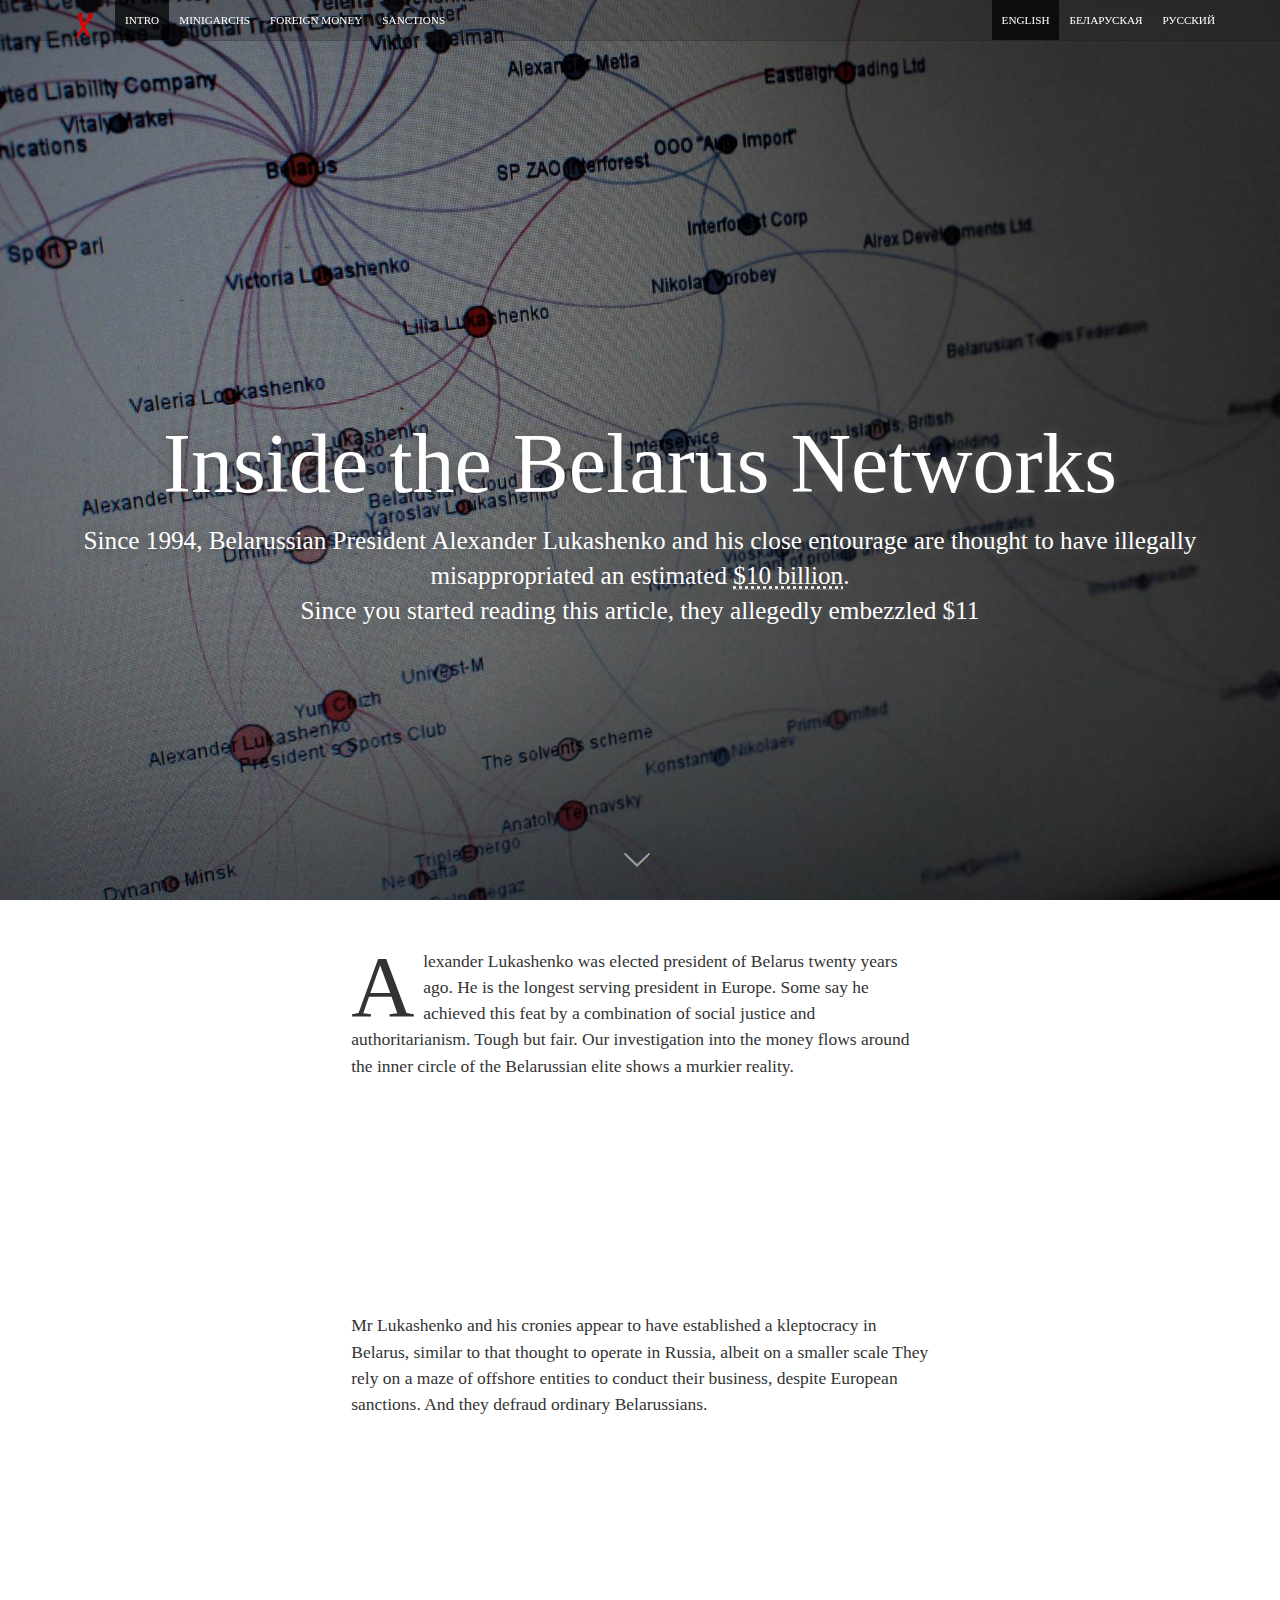
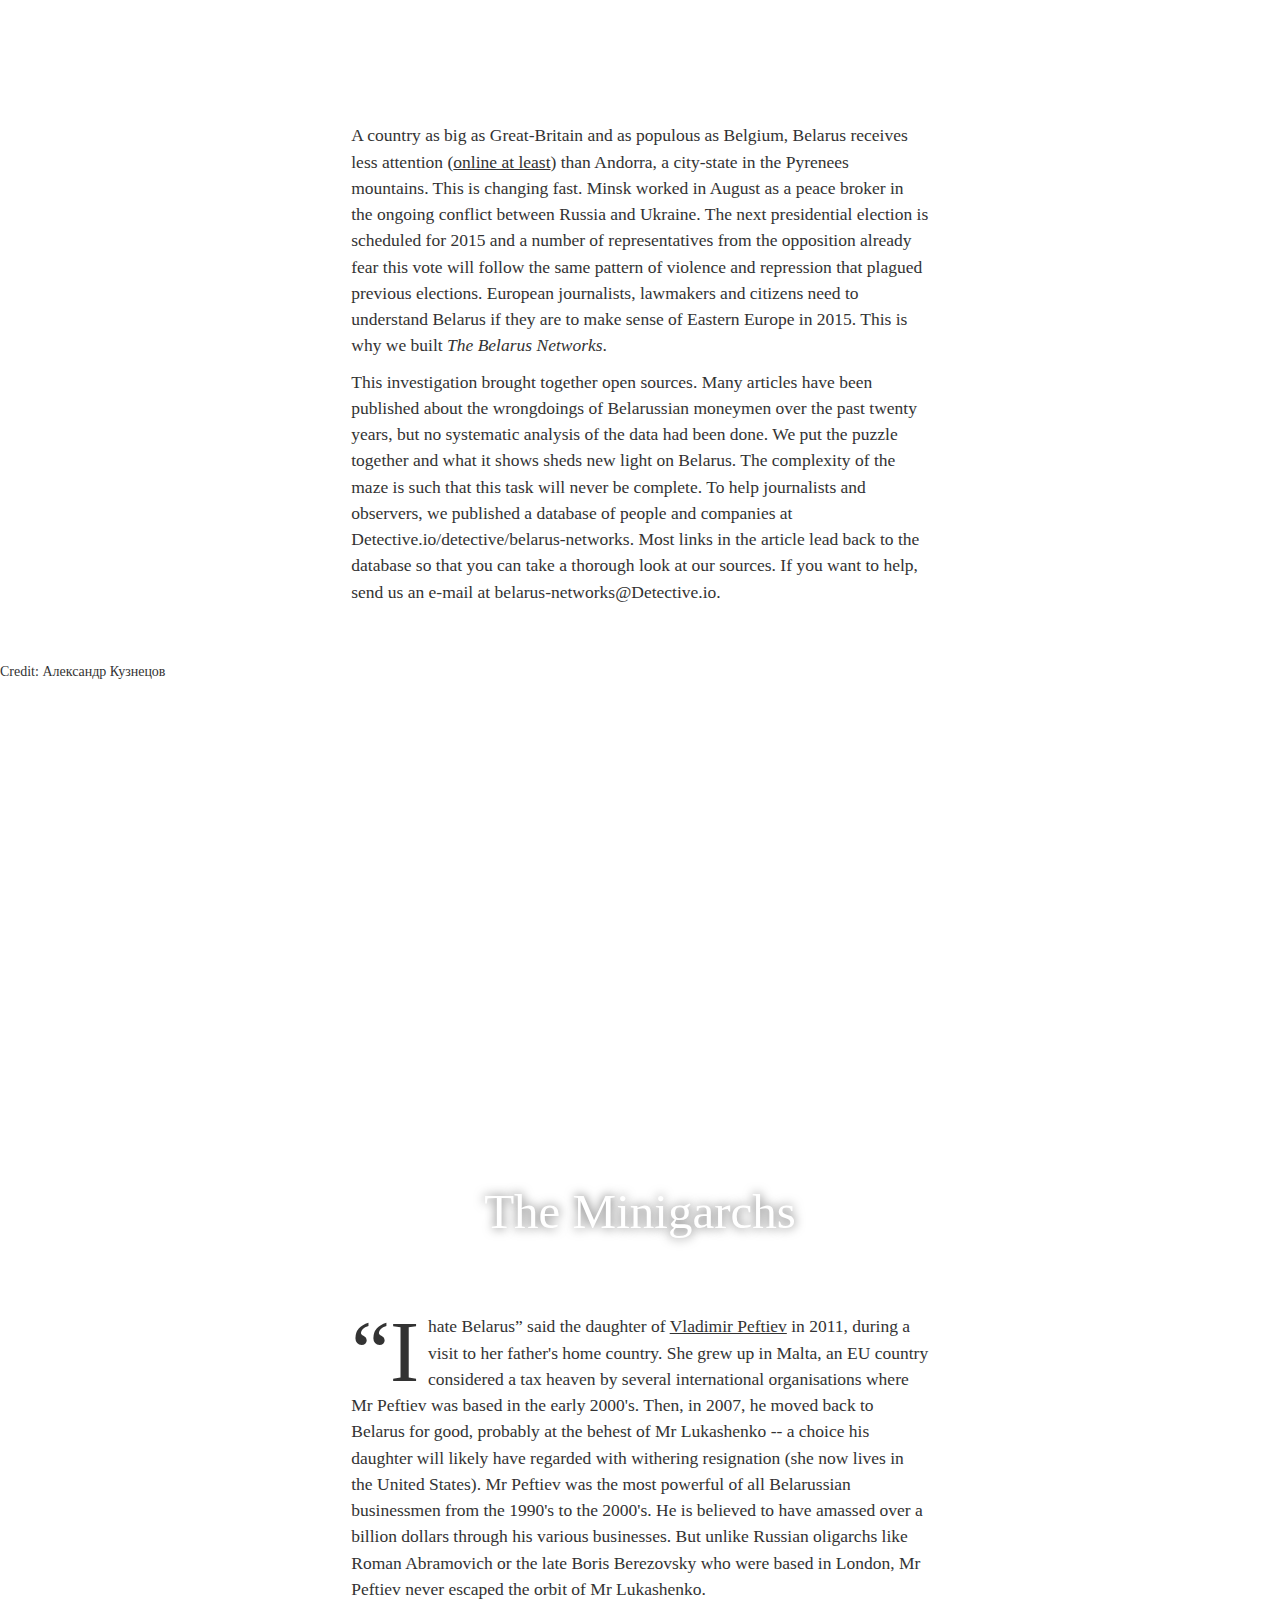
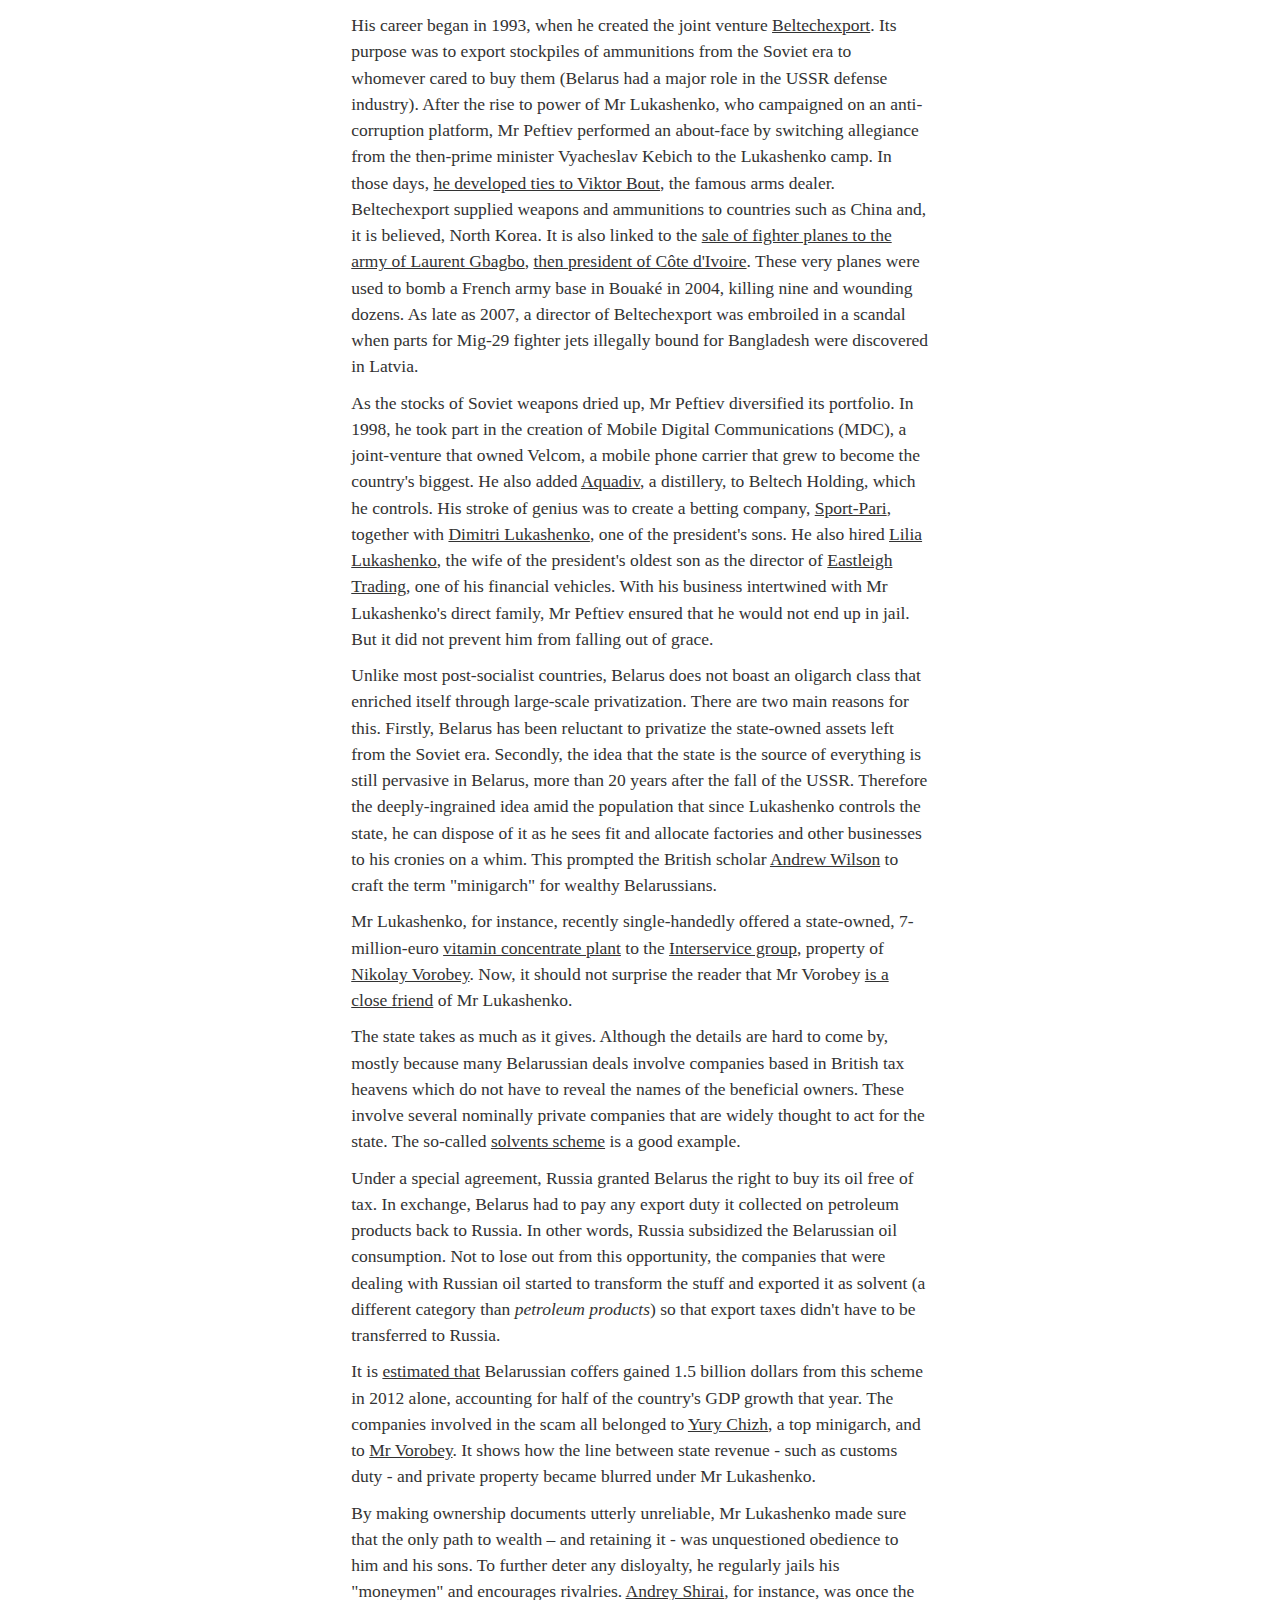
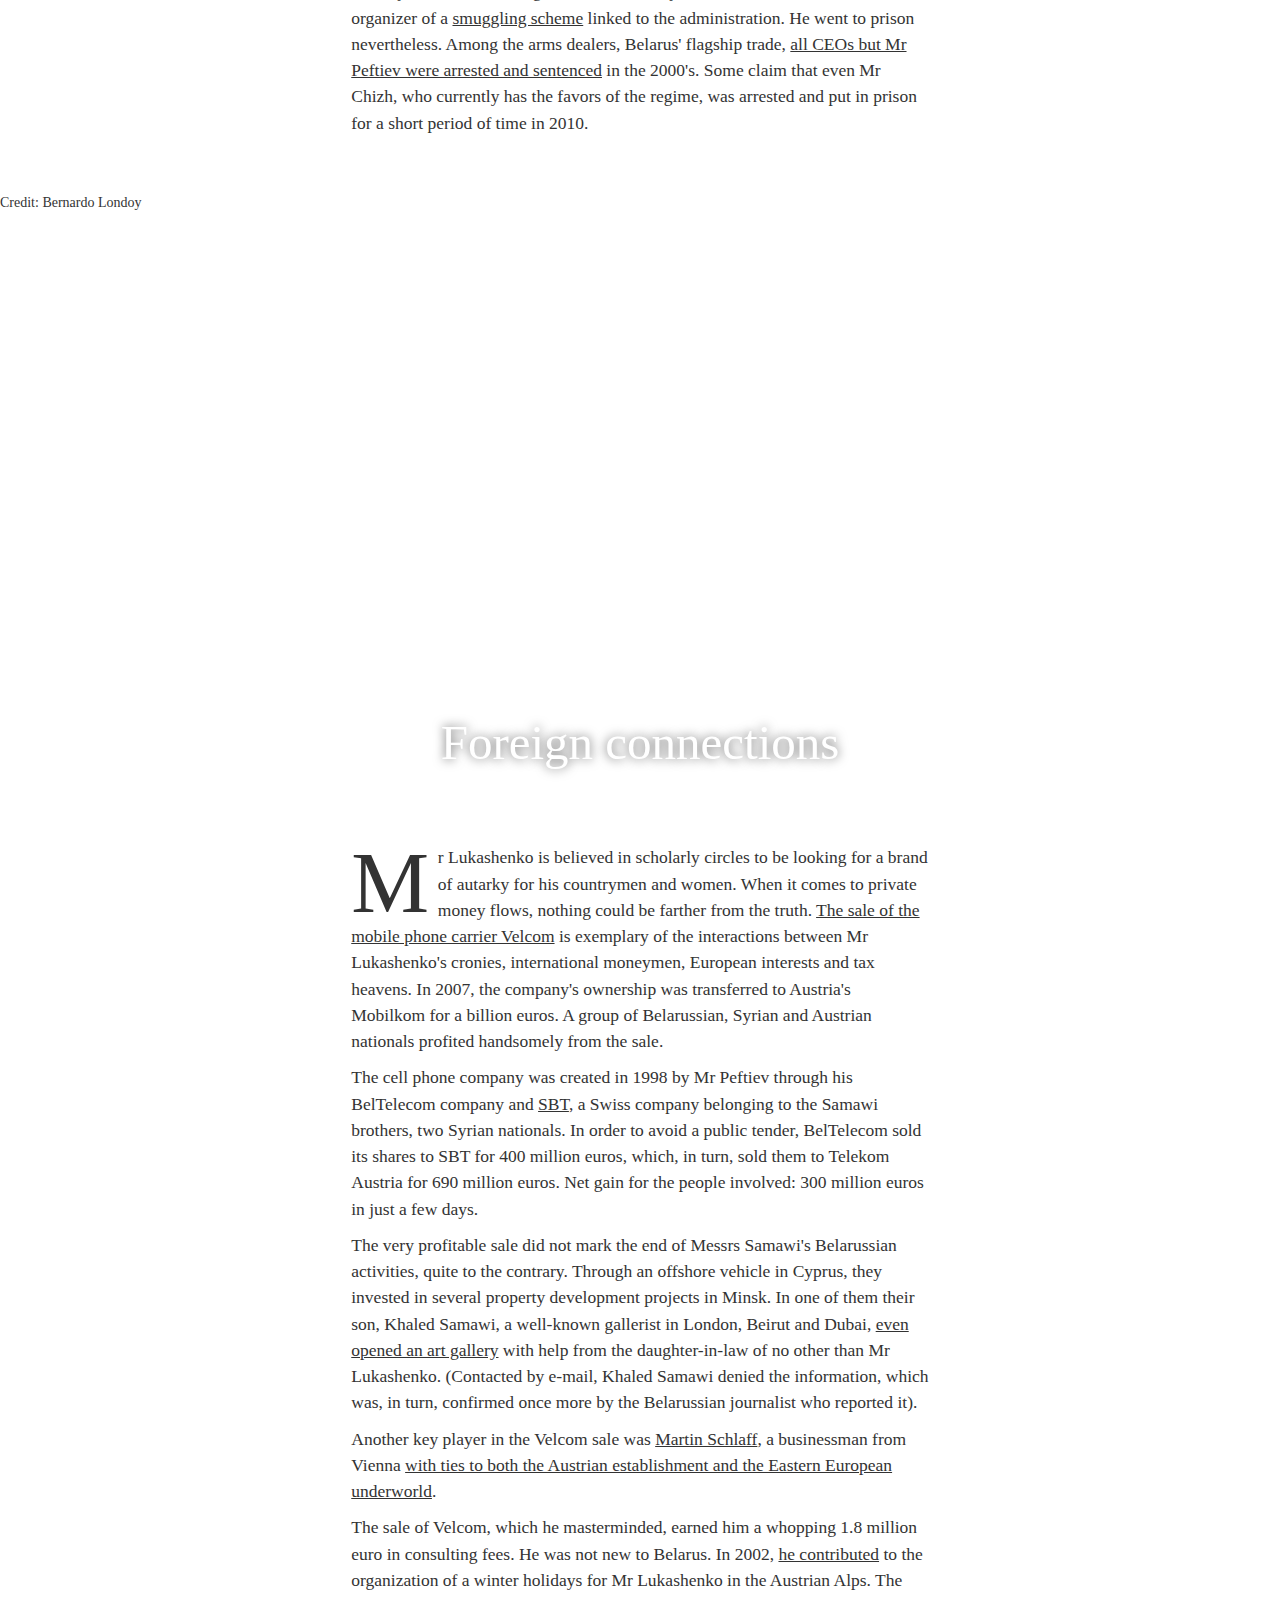
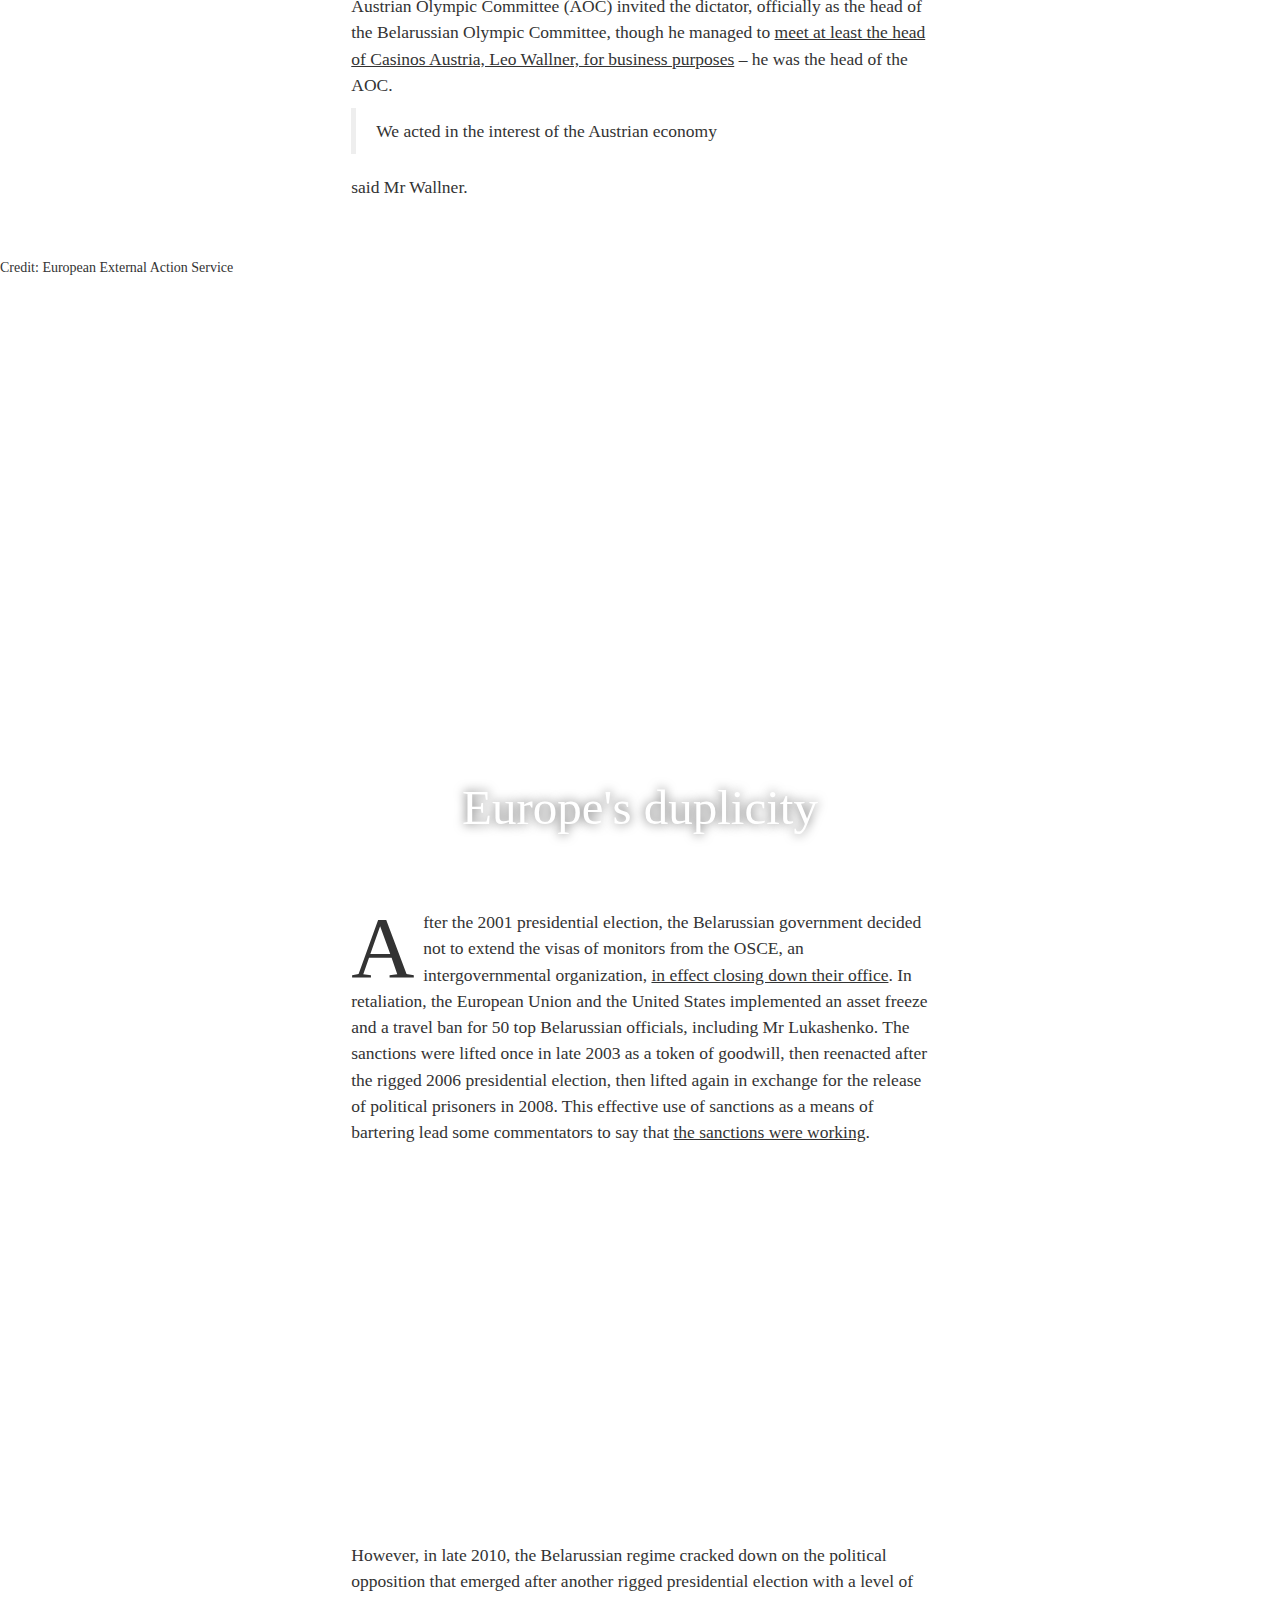
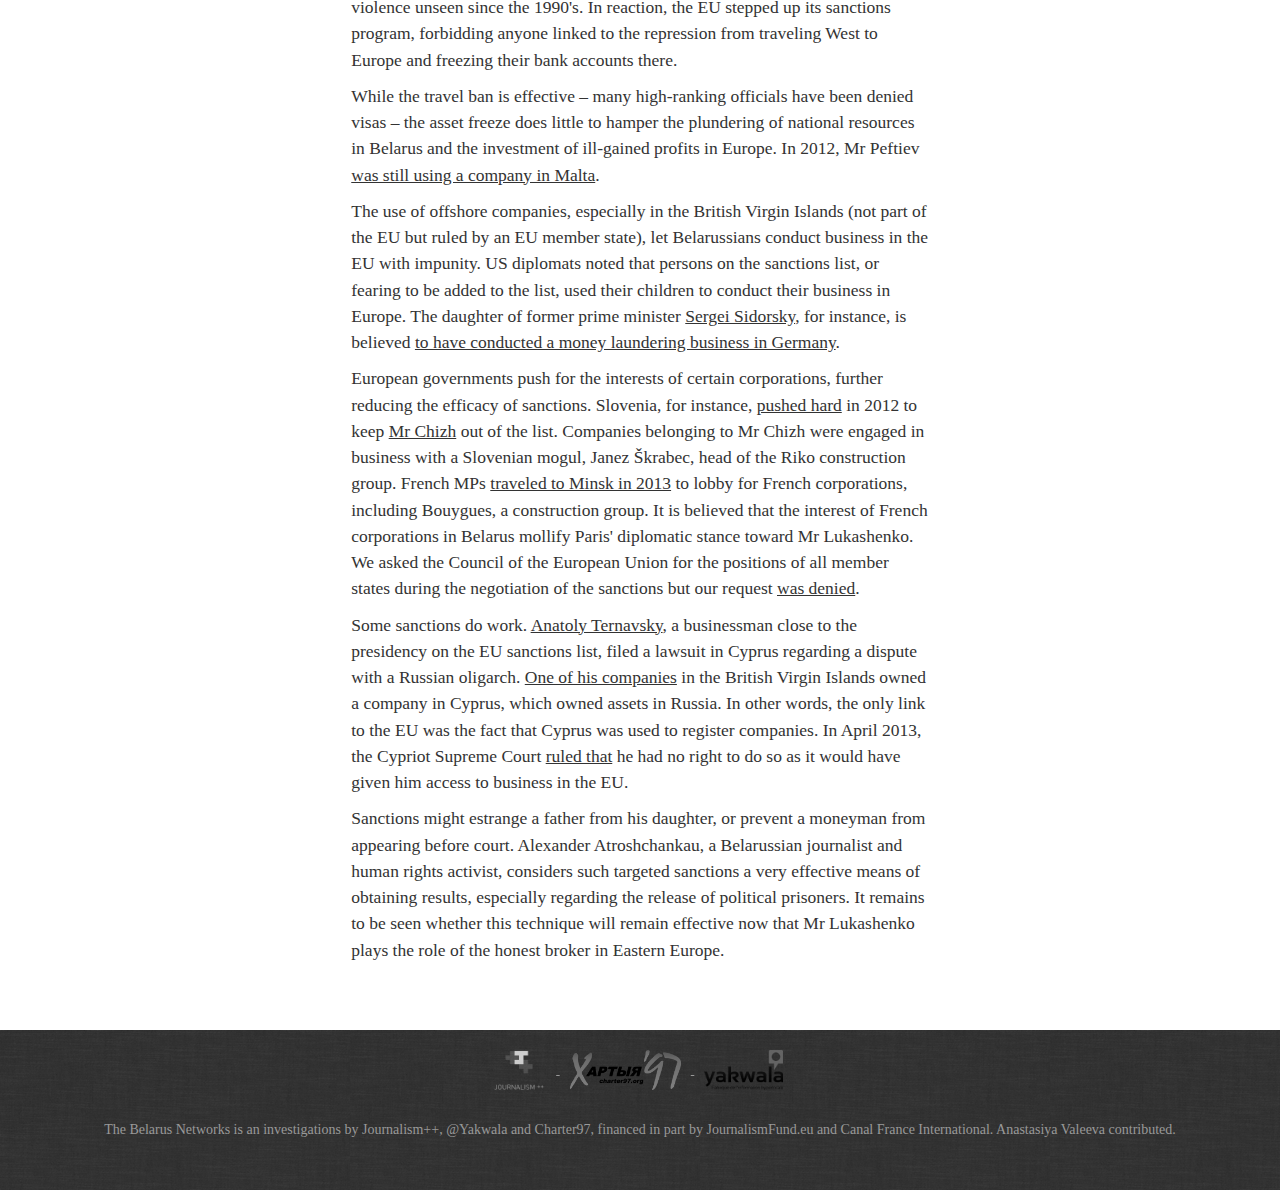
==== commit 68a5cfc1: "updated texts" ====
--- a/index.html
+++ b/index.html
@@ -4,7 +4,7 @@
 	<head>
 		<meta charset="utf-8"></meta>
 		<meta content="IE=edge,chrome=1" http-equiv="X-UA-Compatible">
-		<link rel="shortcut icon" type="image/png" href=":///static/logos/Charter97_favicon.png">
+		<link rel="shortcut icon" type="image/png" href="static/logos/Charter97_favicon.png">
 		<meta name="viewport" content="width=device-width, initial-scale=1.0, user-scalable=no">
 		<meta name="twitter:card" content="summary_large_image">
 		<meta name="twitter:description" content="The Belarus Networks">
@@ -14,7 +14,7 @@
 		<title>Inside the Belarus Networks</title>
 
 		
-	<link rel="stylesheet" href="/static/gen/style.css?87d876ac" type="text/css" />
+	<link rel="stylesheet" href="static/gen/style.css?87d876ac" type="text/css" />
 
 
 	</head>
@@ -63,7 +63,7 @@
 	<div class="main_title" id="start" data-src="static/images/cover.jpg">
 		<div class="lead">
 			Inside the Belarus Networks
-			<p class="little">Since 1994, Lukashenko and his close entourage grabbed an estimated <abbr class="total_amount" title="This amount is a rough estimate based on US diplomatic cables.">$10 billion</abbr> from the Belarussian people. <br>Since you started reading this article, they embezzled $<span id="counter-money"></span></p>
+			<p class="little">Since 1994, Belarussian President Alexander Lukashenko and his close entourage are thought to have illegally misappropriated an estimated <abbr class="total_amount" title="This amount is a rough estimate based on US diplomatic cables.">$10 billion</abbr>. <br>Since you started reading this article, they allegedly embezzled $<span id="counter-money"></span></p>
 		</div>
 		<span class="scroll-indicator">
 			<div class="icon icon-arrow-down"></div>
@@ -73,19 +73,19 @@
 		<div class="body">
 
 			<p>
-				Twenty years ago, Alexander Lukashenko was elected president of Belarus. He is the longest serving president in Europe. Some say he achieved this feat by a combination of social justice and authoritarianism. Tough but fair. Our investigation in the money flows around the inner circle of the Belarussian elite shows that nothing is further from the truth.
+				Alexander Lukashenko was elected president of Belarus twenty years ago. He is the longest serving president in Europe. Some say he achieved this feat by a combination of social justice and authoritarianism. Tough but fair. Our investigation into the money flows around the inner circle of the Belarussian elite shows a murkier reality.
 			</p>
 
 			<div class="illustration full" data-src="static/images/longevity.png" data-ratio="3.33139534884"></div>
 			
 			<p>
-				Mr Lukashenko and his cronies established a kleptocracy in Belarus, similar to Russia's, albeit at a smaller scale. They have less opposition not thanks to better living conditions, but because of a harsher repression. They rely on a maze of offshore entities to conduct their business, despite European sanctions. And they defraud ordinary Belarussians from their wealth.
+				Mr Lukashenko and his cronies appear to have established a kleptocracy in Belarus, similar to that thought to operate in Russia, albeit on a smaller scale They rely on a maze of offshore entities to conduct their business, despite European sanctions. And they defraud ordinary Belarussians. 
 			</p>
 
 			<a href="static/images/map_by_hor.png" target="_blank"><div class="illustration full" data-src="static/images/map_by_hor.png" data-ratio="2.358490"></div></A>
 
 			<p>
-				A country as big as Great-Britain and as populous as Belgium, Belarus receives less attention (<a href="http://www.google.com/trends/explore#q=belarus%2C%20andorra&cmpt=q">online at least</A>) than Andorra, a city-state in the Pyrenees mountains. This is changing fast. Minsk appeared in August as a peace broker between Russia and Ukraine. Next year, a presidential election will test not the political balance in the country (no election has been fair under Mr Lukashenko) but the willingness of the government to beat and arrest protesters, as it did in the past. European journalists, lawmakers and citizens need to know Belarus better if they are to make sense of Eastern Europe in 2015. This is why we built <em>The Belarus Networks</em>.
+				A country as big as Great-Britain and as populous as Belgium, Belarus receives less attention (<a href="http://www.google.com/trends/explore#q=belarus%2C%20andorra&cmpt=q">online at least</A>) than Andorra, a city-state in the Pyrenees mountains. This is changing fast. Minsk worked in August as a peace broker in the ongoing conflict between Russia and Ukraine. The next presidential election is scheduled for 2015 and a number of representatives from the opposition already fear this vote will follow the same pattern of violence and repression that plagued previous elections. European journalists, lawmakers and citizens need to understand Belarus if they are to make sense of Eastern Europe in 2015. This is why we built <em>The Belarus Networks</em>.
 			</p>
 
 			<p>
@@ -106,10 +106,10 @@
 	<div class="article container" id="part1">
 		<div class="body">
 			<p>
-				“I hate Belarus” said the daughter of <a href="https://www.detective.io/detective/belarus-networks/person/54911/">Vladimir Peftiev</a> in 2011, during a visit to her father's home country. She grew up in Malta, an EU country considered a tax heaven by several international organizations where Mr Peftiev was based in the early 2000's. Then, in 2007, he moved back to Belarus for good, probably at the behest of Mr Lukashenko -- a disparaging choice for his daughter (who now lives in the United States). Mr Peftiev was the most powerful of all Belarussian businessmen from the 1990's to the 2000's. He is beleived to have ammassed over a billion dollars through his various businesses. But unlike Russians like Roman Abramovich or the late Boris Berezovsky, who were based in London, Mr Peftiev never escaped the orbit of Mr Lukashenko.
-			</p>
-			<p>
-				His career began in 1993, when he created the joint venture Beltechexport. Its purpose was to export stockpiles of ammunitions from the Soviet era to whomever cared to buy them (Belarus had a major role in the USSR defense industry). After the rise to power of Mr Lukashenko, who campaigned on an anti-corruption platform, Mr Peftiev managed the tour de force of switching allegiance from the then-Prime Minister Vyacheslav Kebich to the Lukashenko clan. In those days, <a href="http://charter97.org/en/news/2013/9/4/75078/">he developed ties to Viktor Bout</a>, the famous arms dealer. Beltechexport supplied weapons and ammunitions to countries such as China and, it is believed, North Korea. It is also linked to the <a href="https://www.detective.io/detective/belarus-networks/scheme/55815/">sale of fighter planes to the army of Laurent Gbagbo</a>, <a href="http://www.france24.com/en/20101027-ivory-coast-laurent-gbagbo-candidate-presidential-election/">then president of Côte d'Ivoire</a>. These very planes were used to bomb a French army base in Bouaké in 2004, killing nine and wounding dozens. As late as 2007, a director of Beltechexport was embroiled in a scandal when parts for Mig-29 fighter jets illegally bound for Bangladesh were discovered in Latvia.
+				“I hate Belarus” said the daughter of <a href="https://www.detective.io/detective/belarus-networks/person/54911/">Vladimir Peftiev</a> in 2011, during a visit to her father's home country. She grew up in Malta, an EU country considered a tax heaven by several international organisations where Mr Peftiev was based in the early 2000's. Then, in 2007, he moved back to Belarus for good, probably at the behest of Mr Lukashenko -- a choice his daughter will likely have regarded with withering resignation (she now lives in the United States). Mr Peftiev was the most powerful of all Belarussian businessmen from the 1990's to the 2000's. He is believed to have amassed over a billion dollars through his various businesses. But unlike Russian oligarchs like Roman Abramovich or the late Boris Berezovsky who were based in London, Mr Peftiev never escaped the orbit of Mr Lukashenko.
+			</p>
+			<p>
+				His career began in 1993, when he created the joint venture <a href="https://www.detective.io/detective/belarus-networks/company/54920/">Beltechexport</a>. Its purpose was to export stockpiles of ammunitions from the Soviet era to whomever cared to buy them (Belarus had a major role in the USSR defense industry). After the rise to power of Mr Lukashenko, who campaigned on an anti-corruption platform, Mr Peftiev performed an about-face by switching allegiance from the then-prime minister Vyacheslav Kebich to the Lukashenko camp. In those days, <a href="http://charter97.org/en/news/2013/9/4/75078/">he developed ties to Viktor Bout</a>, the famous arms dealer. Beltechexport supplied weapons and ammunitions to countries such as China and, it is believed, North Korea. It is also linked to the <a href="https://www.detective.io/detective/belarus-networks/scheme/55815/">sale of fighter planes to the army of Laurent Gbagbo</a>, <a href="http://www.france24.com/en/20101027-ivory-coast-laurent-gbagbo-candidate-presidential-election/">then president of Côte d'Ivoire</a>. These very planes were used to bomb a French army base in Bouaké in 2004, killing nine and wounding dozens. As late as 2007, a director of Beltechexport was embroiled in a scandal when parts for Mig-29 fighter jets illegally bound for Bangladesh were discovered in Latvia.
 
 			</p>
 			<p>
@@ -117,23 +117,23 @@
 				As the stocks of Soviet weapons dried up, Mr Peftiev diversified its portfolio. In 1998, he took part in the creation of Mobile Digital Communications (MDC), a joint-venture that owned Velcom, a mobile phone carrier that grew to become the country's biggest. He also added <a href="https://www.detective.io/detective/belarus-networks/company/54918/">Aquadiv</a>, a distillery, to Beltech Holding, which he controls. His stroke of genius was to create a betting company, <a href="https://www.detective.io/detective/belarus-networks/company/54919/">Sport-Pari</a>, together with <a href="https://www.detective.io/detective/belarus-networks/person/54843/">Dimitri Lukashenko</a>, one of the president's sons. He also hired <a href="https://www.detective.io/detective/belarus-networks/person/54925/">Lilia Lukashenko</a>, the wife of the president's oldest son as the director of <a href="https://www.detective.io/detective/belarus-networks/company/55833/">Eastleigh Trading</a>, one of his financial vehicles. With his business intertwined with Mr Lukashenko's direct family, Mr Peftiev ensured that he would not end up in jail. But it did not prevent him from falling out of grace.
 			</p>
 			<p>
-				Unlike most post-socialist countries, Belarus does not boast a class oligarchs who enriched themselves through privatizations. One reason is that there has not been many privatizations. Another reason is that the concept of property still echoes the Soviet maxim that, because the state is the source of everything, the state may dispose of any asset as he wishes. And because Mr Lukashenko controls the state, this means that he can allocate factories to his cronies on a whim. This prompted the US scholar <a href="http://yalepress.yale.edu/yupbooks/book.asp?isbn=9780300134353">Andrew Wilson</a> to craft the term "minigarch" for wealthy Belarussians.
+				Unlike most post-socialist countries, Belarus does not boast an oligarch class that enriched itself through large-scale privatization. There are two main reasons for this. Firstly, Belarus has been reluctant to privatize the state-owned assets left from the Soviet era. Secondly, the idea that the state is the source of everything is still pervasive in Belarus, more than 20 years after the fall of the USSR. Therefore the deeply-ingrained idea amid the population that since Lukashenko controls the state, he can dispose of it as he sees fit and allocate factories and other businesses to his cronies on a whim. This prompted the British scholar <a href="http://yalepress.yale.edu/yupbooks/book.asp?isbn=9780300134353">Andrew Wilson</a> to craft the term "minigarch" for wealthy Belarussians.
 			</p>
 			<p>
 				Mr Lukashenko, for instance, recently single-handedly offered a state-owned, 7-million-euro <a href="https://www.detective.io/detective/belarus-networks/company/56057/">vitamin concentrate plant</a> to the <a href="https://www.detective.io/detective/belarus-networks/company/54970/">Interservice group</a>, property of <a href="https://www.detective.io/detective/belarus-networks/person/54969/">Nikolay Vorobey</a>. Now, it should not surprise the reader that Mr Vorobey <a href="http://www.charter97.org/ru/news/2014/8/9/110533/">is a close friend</a> of Mr Lukashenko.
 			</p>
 			<p>
-				The state takes as much as it gives. Although the details are hard to come by, mostly because Belarussian deals involve companies in the British tax heavens that do not reveal the names of the beneficial owners, several nominally private companies are widely thought to act for the state. The so-called <a href="https://www.detective.io/detective/belarus-networks/scheme/56038/">solvents scheme</a> is a good example.
+				The state takes as much as it gives. Although the details are hard to come by, mostly because many Belarussian deals involve companies based in British tax heavens which do not have to reveal the names of the beneficial owners. These involve several nominally private companies that are widely thought to act for the state. The so-called <a href="https://www.detective.io/detective/belarus-networks/scheme/56038/">solvents scheme</a> is a good example.
 			</p>
 			<p>
 
 				Under a special agreement, Russia granted Belarus the right to buy its oil free of tax. In exchange, Belarus had to pay any export duty it collected on petroleum products back to Russia. In other words, Russia subsidized the Belarussian oil consumption. Not to lose out from this opportunity, the companies that were dealing with Russian oil started to transform the stuff and exported it as solvent (a different category than <i>petroleum products</i>) so that export taxes didn't have to be transferred to Russia.
 			</p>
 			<p>
-				It is <a href="http://belarusdigest.com/story/belarusian-solvents-tricky-path-economic-growth-10438">estimated that</a> Belarussian coffers gained 1.5 billion dollars from this scheme in 2012 alone, accounting for half of the country's GDP growth that year. The companies involved in the scam all belonged to <a href="https://www.detective.io/detective/belarus-networks/person/55319/">Yury Chizh</a>, a top minigarch, and to <a href="https://www.detective.io/detective/belarus-networks/person/54969/">Mr Vorobey</a>. It shows that Mr Lukashenko managed to totally blur the lines between state property such as customs duty and private property.
-			</p>
-			<p>
-				By making ownership documents utterly unreliable, Mr Lukashenko made sure that the only path to retaining wealth was unquestioned obedience to him or his sons. To further deter any velleity of independence, he regularly jails his "moneymen" and fosters rivalries. <a href="https://www.detective.io/detective/belarus-networks/person/54906/">Andrey Shirai</a>, for instance, was once the organizer of a <a href="https://www.detective.io/detective/belarus-networks/scheme/54904/">smuggling scheme</a> linked to the administration. He went to prison nevertheless. Among the arms dealers, Belarus' flagship trade, <a href="http://www.kommersant.ru/doc/1896992">all CEOs but Peftiev were arrested and sentenced</a> in the 2000's. Some claim that even Mr Chizh, who currently has the favors of the regime, was arrested and put in prison for a short period of time in 2010.
+				It is <a href="http://belarusdigest.com/story/belarusian-solvents-tricky-path-economic-growth-10438">estimated that</a> Belarussian coffers gained 1.5 billion dollars from this scheme in 2012 alone, accounting for half of the country's GDP growth that year. The companies involved in the scam all belonged to <a href="https://www.detective.io/detective/belarus-networks/person/55319/">Yury Chizh</a>, a top minigarch, and to <a href="https://www.detective.io/detective/belarus-networks/person/54969/">Mr Vorobey</a>. It shows how the line between state revenue - such as customs duty - and private property became blurred under Mr Lukashenko.
+			</p>
+			<p>
+				By making ownership documents utterly unreliable, Mr Lukashenko made sure that the only path to wealth – and retaining it - was unquestioned obedience to him and his sons. To further deter any disloyalty, he regularly jails his "moneymen" and encourages rivalries. <a href="https://www.detective.io/detective/belarus-networks/person/54906/">Andrey Shirai</a>, for instance, was once the organizer of a <a href="https://www.detective.io/detective/belarus-networks/scheme/54904/">smuggling scheme</a> linked to the administration. He went to prison nevertheless. Among the arms dealers, Belarus' flagship trade, <a href="http://www.kommersant.ru/doc/1896992">all CEOs but Mr Peftiev were arrested and sentenced</a> in the 2000's. Some claim that even Mr Chizh, who currently has the favors of the regime, was arrested and put in prison for a short period of time in 2010.
 			</p>
 
 		</div>
@@ -151,10 +151,16 @@
 				Mr Lukashenko is believed in scholarly circles to be looking for a brand of autarky for his countrymen and women. When it comes to private money flows, nothing could be farther from the truth. <a href="https://www.detective.io/detective/belarus-networks/scheme/54892/">The sale of the mobile phone carrier Velcom</A> is exemplary of the interactions between Mr Lukashenko's cronies, international moneymen, European interests and tax heavens. In 2007, the company's ownership was transferred to Austria's Mobilkom for a billion euros. A group of Belarussian, Syrian and Austrian nationals profited handsomely from the sale.
 			</p>
 			<p>
-				The cell phone company was created in 1998 by Mr Peftiev through his BelTelecom company and <a href="https://www.detective.io/detective/belarus-networks/company/54992/">SBT</a>, a Swiss company belonging to the Samawi brothers, two Syrian nationals. In order to avoid a public tender, BelTelecom sold its shares to SBT for 400 million euros, which, in turn, sold them to Telekom Austria for 690 million euros. Net gain for the people involved: 300 million euros in just a few days. The very profitable sale did not mark the end of Messrs Samawi's Belarussian activities, quite to the contrary. Through an offshore vehicle in Cyprus, they invested in several property development projects in Minsk. In one of them their son, Khaled Samawi, a well-known gallerist in London, Beirut and Dubai, <a href="http://news.tut.by/culture/351026.html">even opened an art gallery</a> with help from the daughter-in-law of no other than Mr Lukashenko. (Contacted by e-mail, Khaled Samawi denied the information, which was, in turn, confirmed once more by the Belarussian journalist who reported it).
-			</p>
-			<p>
-				Another key player in the Velcom sale was <a href="https://www.detective.io/detective/belarus-networks/person/54890/">Martin Schlaff</a>, a businessman from Vienna <a href="http://www.profil.at/articles/0726/560/177187/banken-ausschuss-ueberzeugungstaeter">with ties to both the Austrian establishment and the Eastern European underworld</a>. He organized the sale of Velcom in 2007, taking a whopping 1.8 million euro in consulting fees in the process, but he was not new to Belarus. In 2002, <a href="http://charter97.org/en/news/2012/5/15/52221/">he contributed</a> to the organization of a winter holidays for Mr Lukashenko in the Austrian Alps. The Austrian Olympic Committee (AOC) invited the dictator, officially as the head of the Belarussian Olympic Committee, though he managed to <a href="http://www.sueddeutsche.de/wirtschaft/lukaschenko-urlaub-in-oesterreich-der-besuch-des-diktators-1.1009466">meet at least the head of Casinos Austria, Leo Wallner, for business purposes</a> – he was the head of the AOC.
+				The cell phone company was created in 1998 by Mr Peftiev through his BelTelecom company and <a href="https://www.detective.io/detective/belarus-networks/company/54992/">SBT</a>, a Swiss company belonging to the Samawi brothers, two Syrian nationals. In order to avoid a public tender, BelTelecom sold its shares to SBT for 400 million euros, which, in turn, sold them to Telekom Austria for 690 million euros. Net gain for the people involved: 300 million euros in just a few days. 
+			</p>
+			<p>
+				The very profitable sale did not mark the end of Messrs Samawi's Belarussian activities, quite to the contrary. Through an offshore vehicle in Cyprus, they invested in several property development projects in Minsk. In one of them their son, Khaled Samawi, a well-known gallerist in London, Beirut and Dubai, <a href="http://news.tut.by/culture/351026.html">even opened an art gallery</a> with help from the daughter-in-law of no other than Mr Lukashenko. (Contacted by e-mail, Khaled Samawi denied the information, which was, in turn, confirmed once more by the Belarussian journalist who reported it).
+			</p>
+			<p>
+				Another key player in the Velcom sale was <a href="https://www.detective.io/detective/belarus-networks/person/54890/">Martin Schlaff</a>, a businessman from Vienna <a href="http://www.profil.at/articles/0726/560/177187/banken-ausschuss-ueberzeugungstaeter">with ties to both the Austrian establishment and the Eastern European underworld</a>. 
+			</p>
+			<p>
+				The sale of Velcom, which he masterminded, earned him a whopping 1.8 million euro in consulting fees. He was not new to Belarus. In 2002, <a href="http://charter97.org/en/news/2012/5/15/52221/">he contributed</a> to the organization of a winter holidays for Mr Lukashenko in the Austrian Alps. The Austrian Olympic Committee (AOC) invited the dictator, officially as the head of the Belarussian Olympic Committee, though he managed to <a href="http://www.sueddeutsche.de/wirtschaft/lukaschenko-urlaub-in-oesterreich-der-besuch-des-diktators-1.1009466">meet at least the head of Casinos Austria, Leo Wallner, for business purposes</a> – he was the head of the AOC.
 
 				<blockquote>
 					We acted in the interest of the Austrian economy
@@ -184,7 +190,10 @@
 			</p>
 
 			<p>
-				While the travel ban is effective – many high-ranking officials have been denied visas – the asset freeze does little to hamper the plundering of national resources in Belarus and the investment of ill-gained profits in Europe. In 2012, Mr Peftiev <a href="http://www.maltatoday.com.mt/news/national/16293/foreign-ministry-issues-penalties-on-trade-with-belarus-tycoon-20120223">was still using a company in Malta</a>. The use of offshore companies, especially in the British Virgin Islands (not part of the EU but ruled by an EU member state), let Belarussians conduct business in the EU with impunity. US diplomats noted that persons on the sanctions list, or fearing to be added to the list, used their children to conduct their business in Europe. The daughter of former prime minister <a href="https://www.detective.io/detective/belarus-networks/person/54880/">Sergei Sidorsky</a>, for instance, is believed <a href="https://www.wikileaks.org/plusd/cables/06MINSK605_a.html">to have conducted a money laundering business in Germany</a>.
+				While the travel ban is effective – many high-ranking officials have been denied visas – the asset freeze does little to hamper the plundering of national resources in Belarus and the investment of ill-gained profits in Europe. In 2012, Mr Peftiev <a href="http://www.maltatoday.com.mt/news/national/16293/foreign-ministry-issues-penalties-on-trade-with-belarus-tycoon-20120223">was still using a company in Malta</a>. 
+			</p>
+			<p>
+				The use of offshore companies, especially in the British Virgin Islands (not part of the EU but ruled by an EU member state), let Belarussians conduct business in the EU with impunity. US diplomats noted that persons on the sanctions list, or fearing to be added to the list, used their children to conduct their business in Europe. The daughter of former prime minister <a href="https://www.detective.io/detective/belarus-networks/person/54880/">Sergei Sidorsky</a>, for instance, is believed <a href="https://www.wikileaks.org/plusd/cables/06MINSK605_a.html">to have conducted a money laundering business in Germany</a>.
 			</p>
 			
 			<p>
@@ -244,7 +253,7 @@
 
 
 		
-	<script type="text/javascript" src="/static/gen/scripts.js?0c6ccd77"></script>
+	<script type="text/javascript" src="static/gen/scripts.js?0c6ccd77"></script>
 
 
 
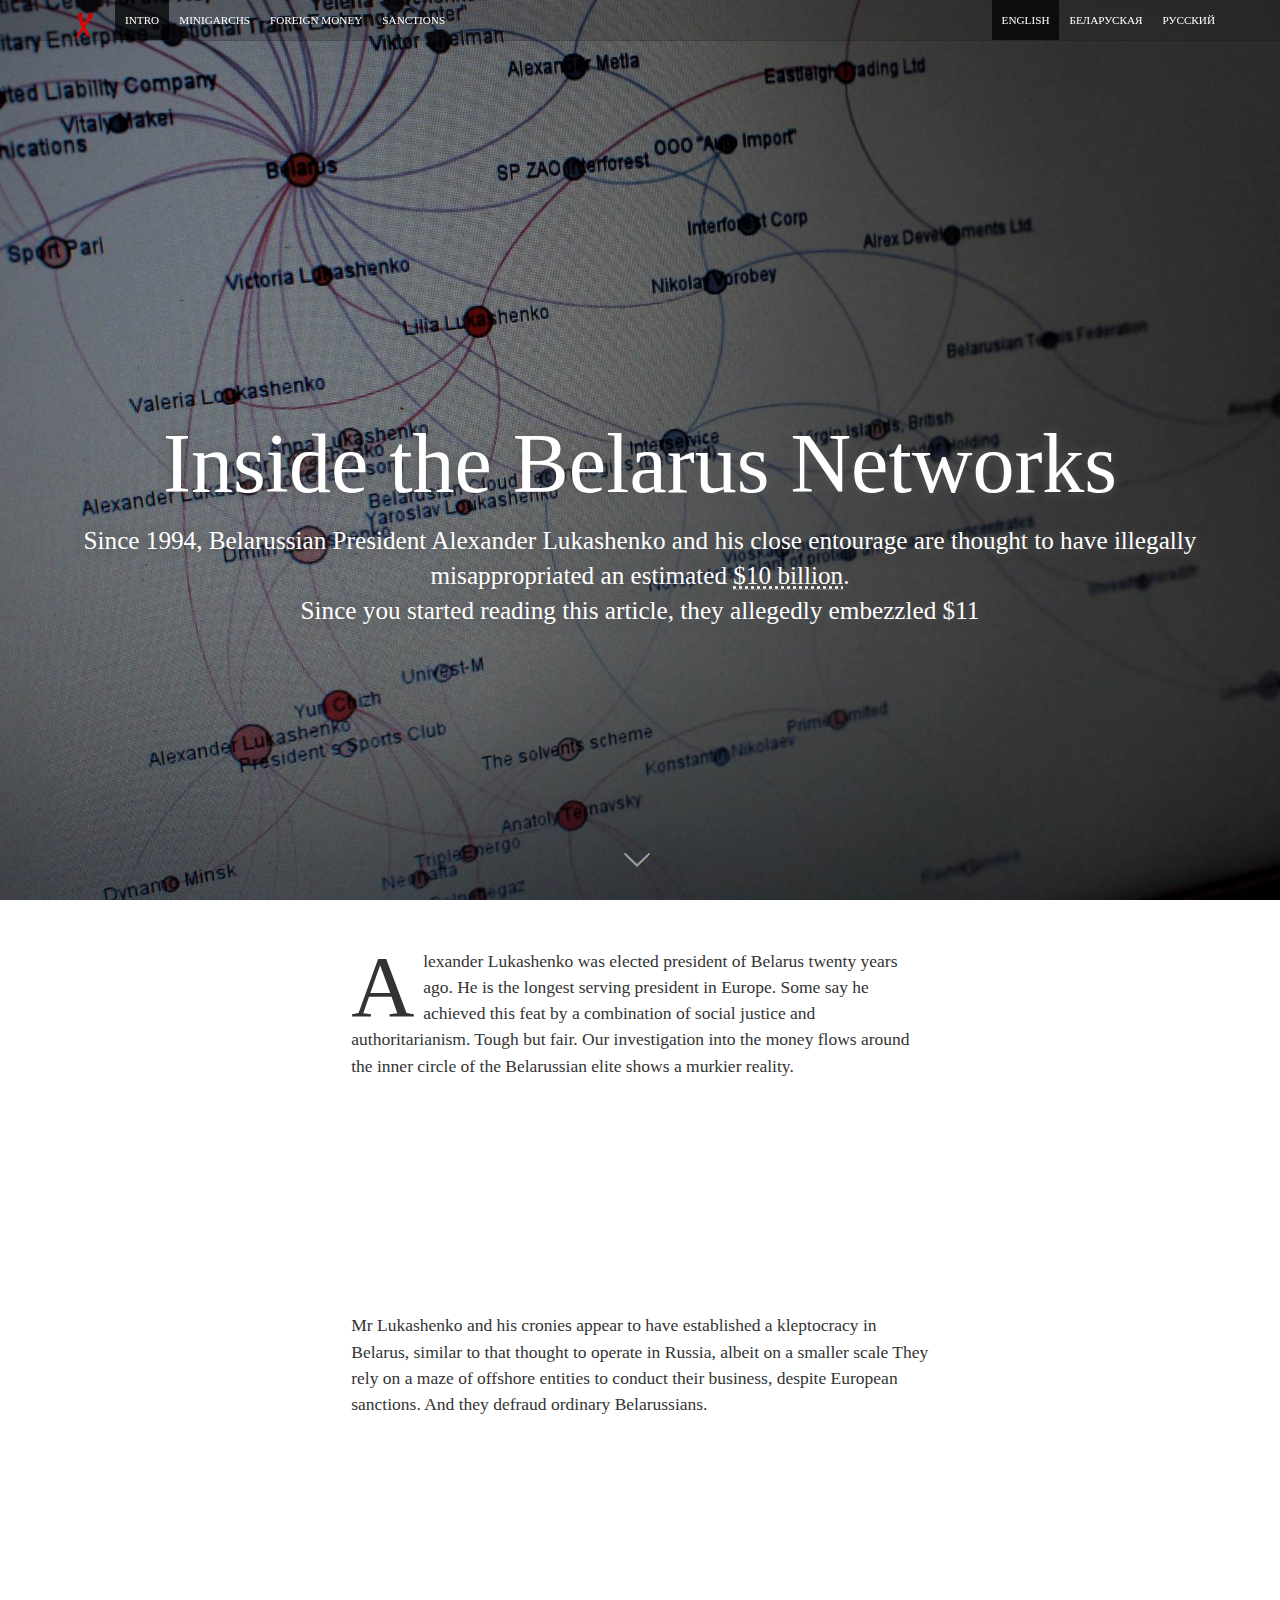
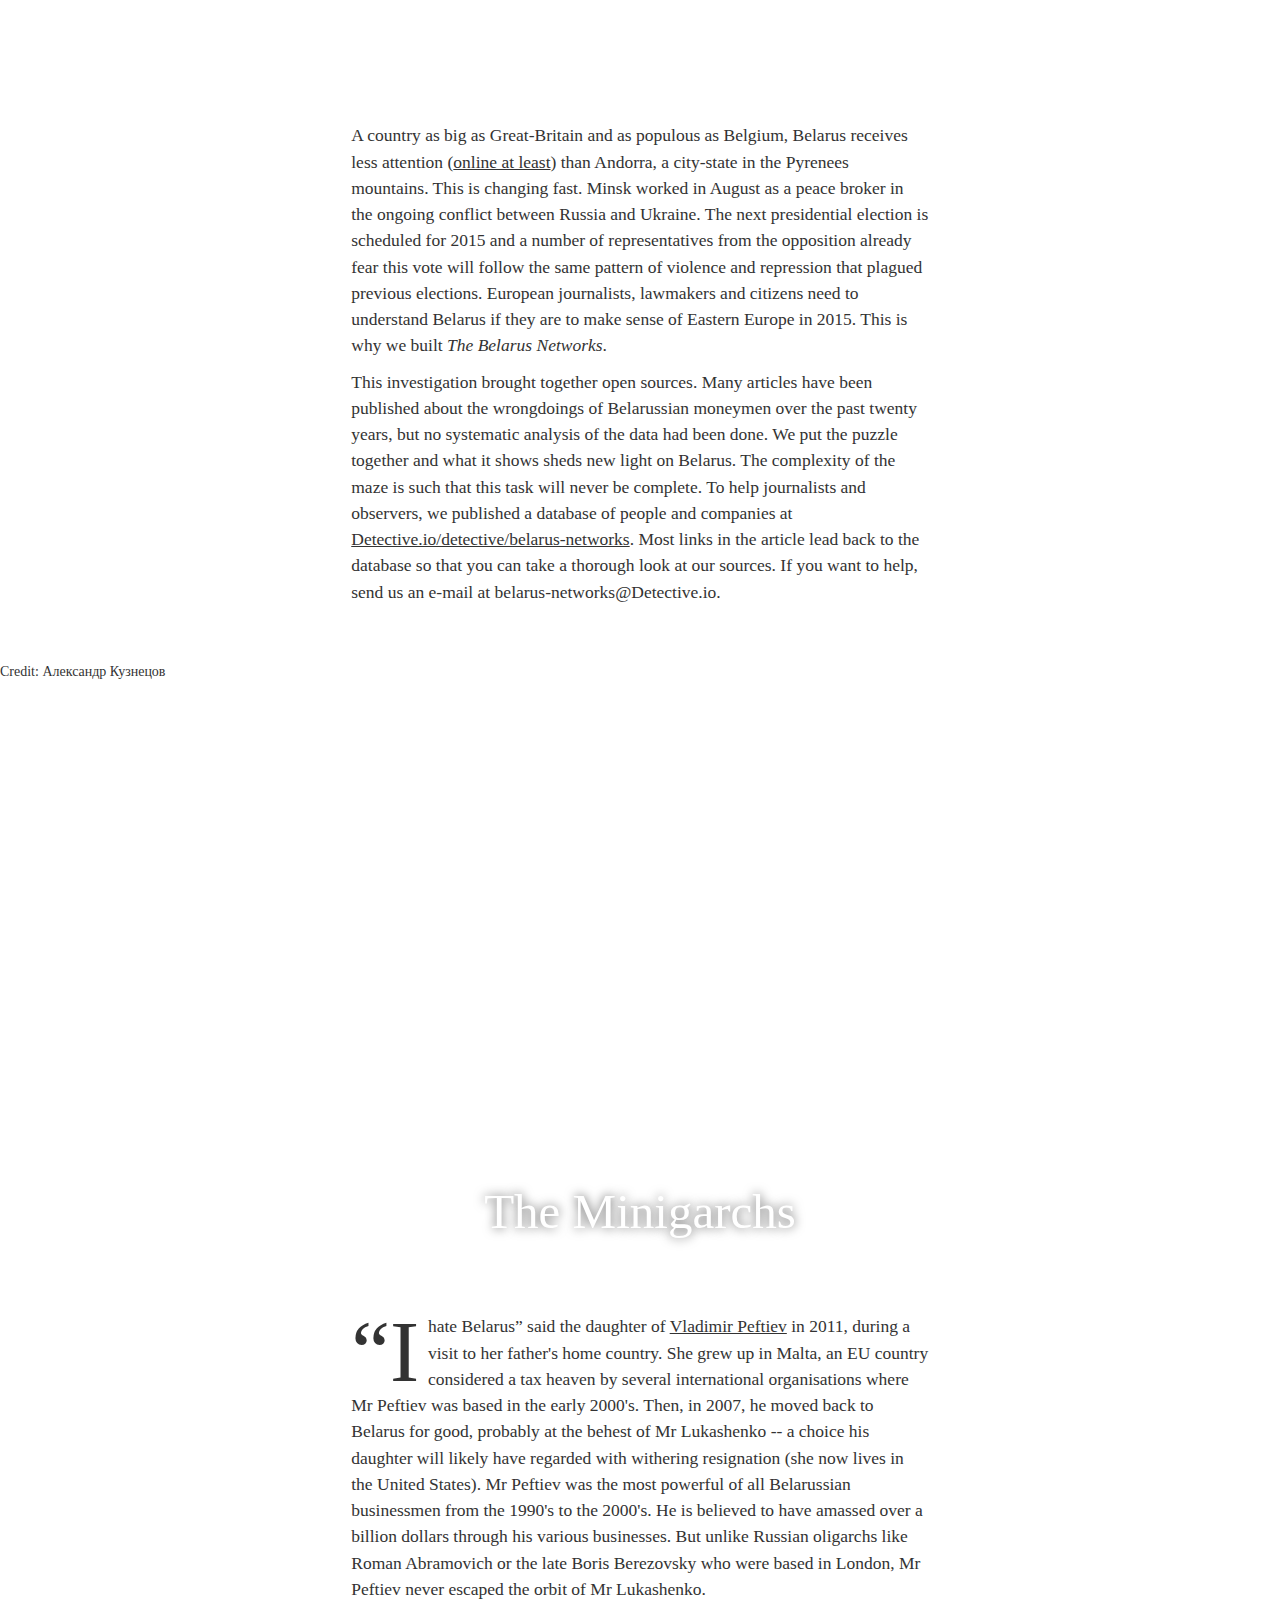
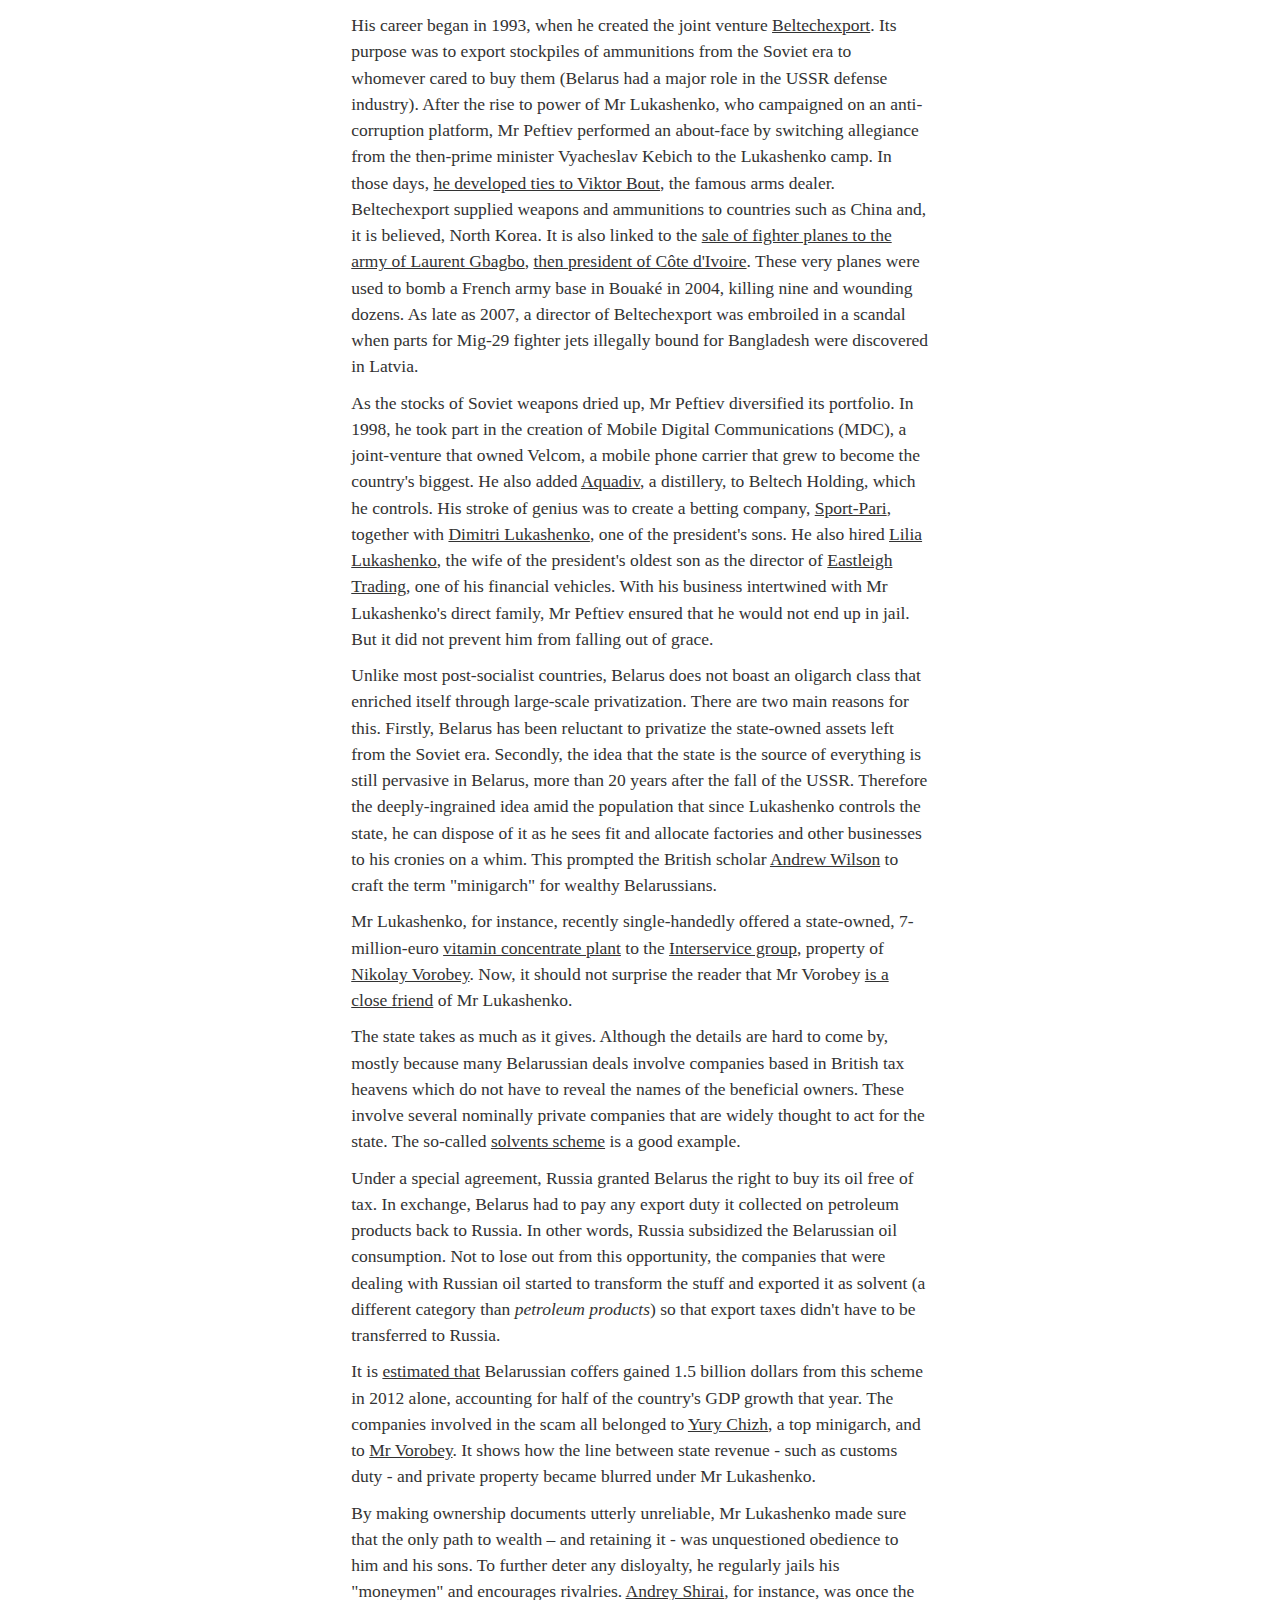
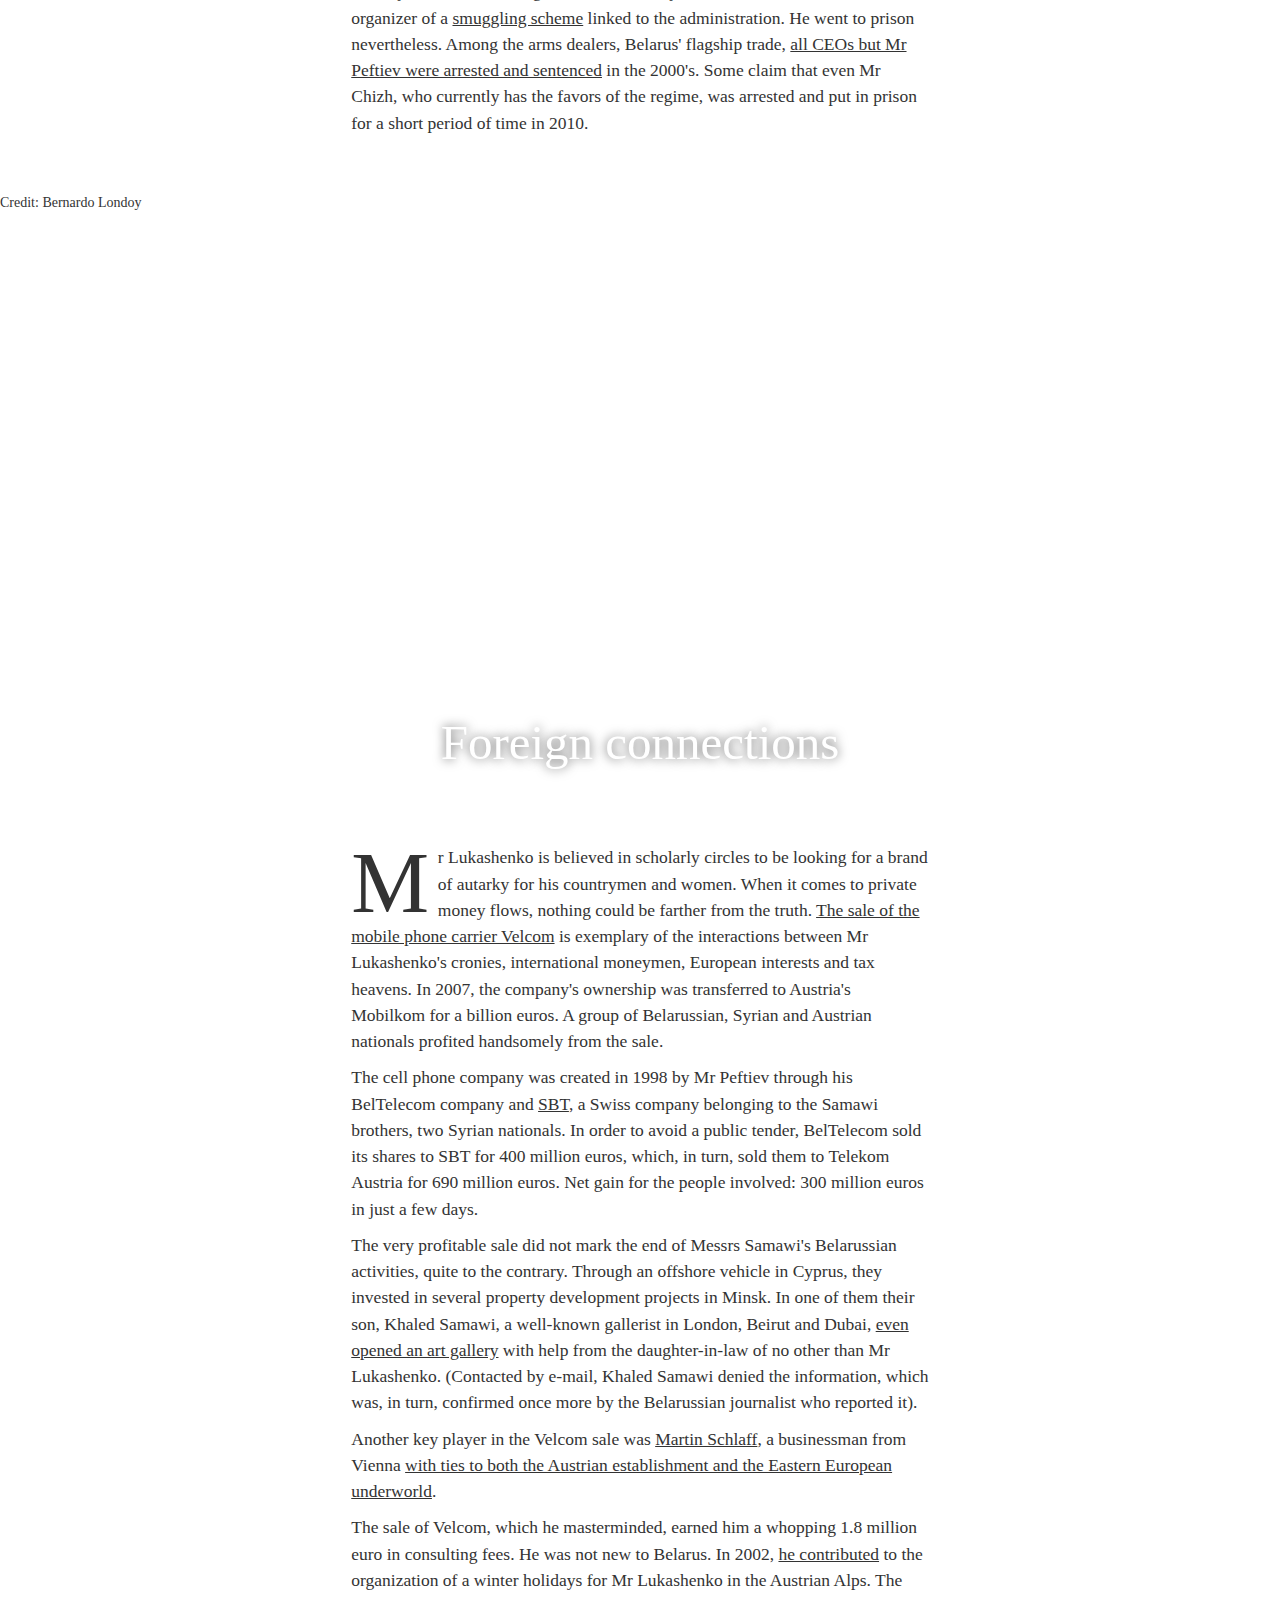
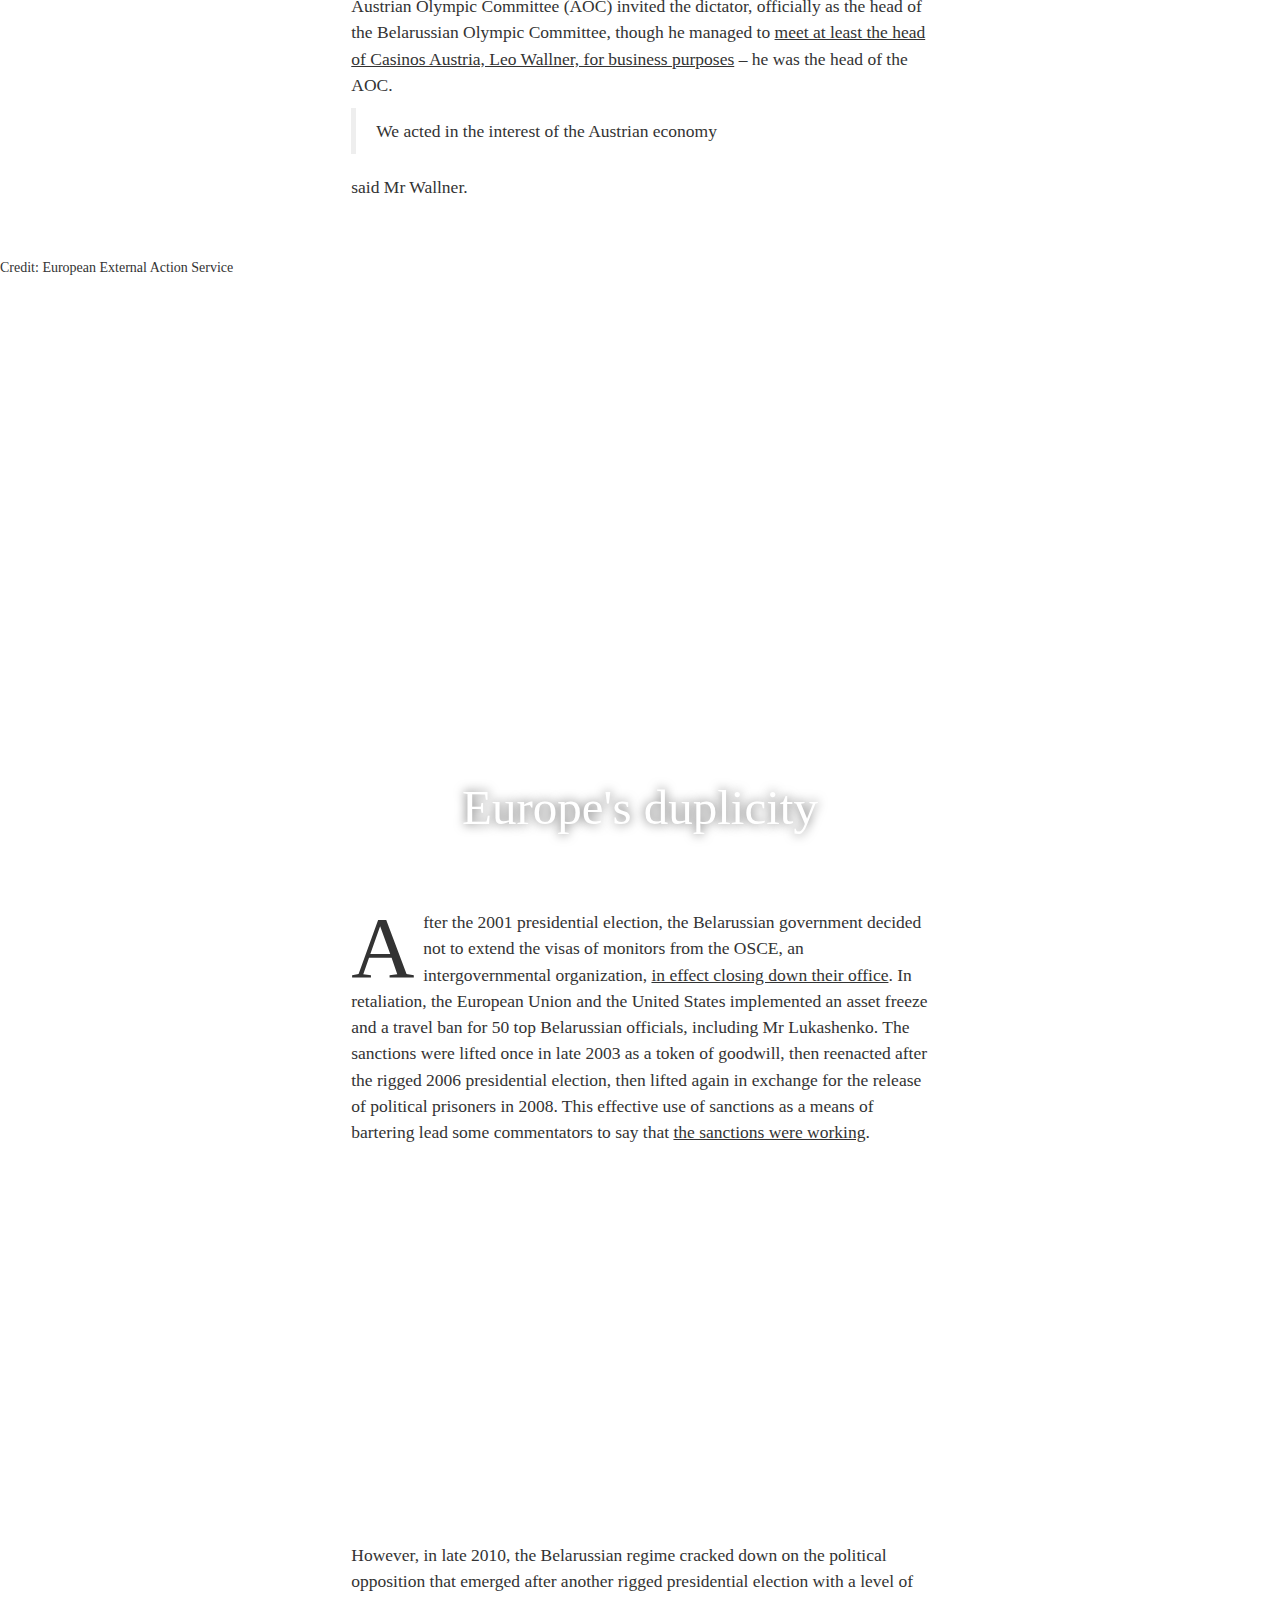
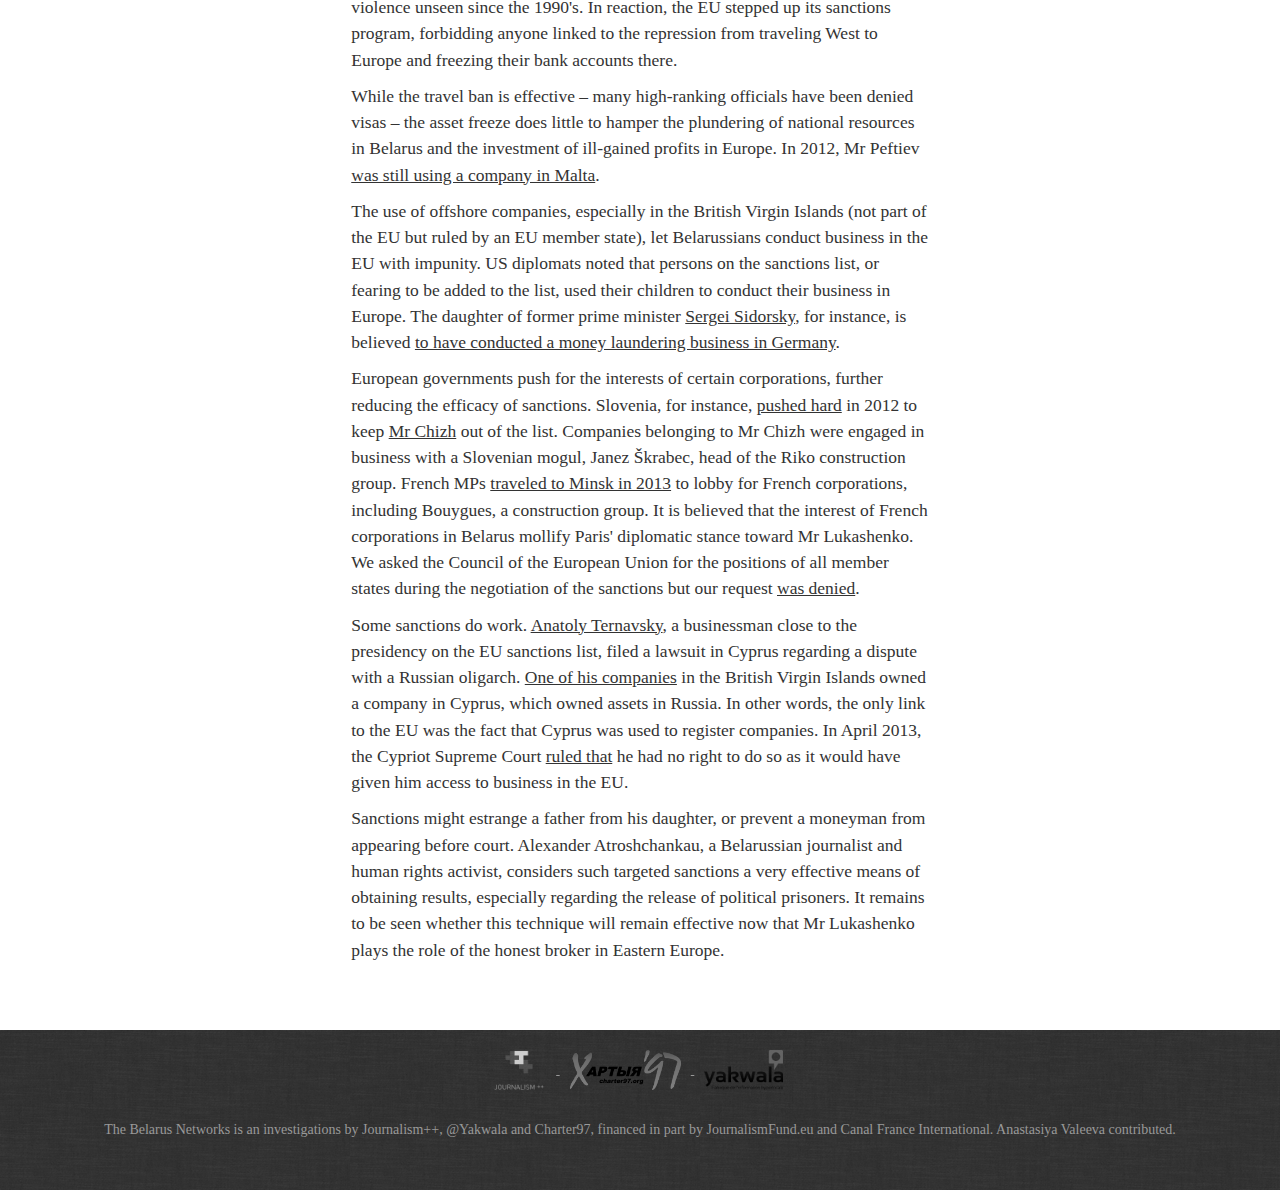
==== commit 871ca1c6: "added RU version" ====
--- a/index.html
+++ b/index.html
@@ -89,7 +89,7 @@
 			</p>
 
 			<p>
-				This investigation brought together open sources. Many articles have been published about the wrongdoings of Belarussian moneymen over the past twenty years, but no systematic analysis of the data had been done. We put the puzzle together and what it shows sheds new light on Belarus. The complexity of the maze is such that this task will never be complete. To help journalists and observers, we published a database of people and companies at Detective.io/detective/belarus-networks. Most links in the article lead back to the database so that you can take a thorough look at our sources. If you want to help, send us an e-mail at belarus-networks@Detective.io.
+				This investigation brought together open sources. Many articles have been published about the wrongdoings of Belarussian moneymen over the past twenty years, but no systematic analysis of the data had been done. We put the puzzle together and what it shows sheds new light on Belarus. The complexity of the maze is such that this task will never be complete. To help journalists and observers, we published a database of people and companies at <a href="http://detective.io/detective/belarus-networks">Detective.io/detective/belarus-networks</a>. Most links in the article lead back to the database so that you can take a thorough look at our sources. If you want to help, send us an e-mail at belarus-networks@Detective.io.
 			</p>
 
 			
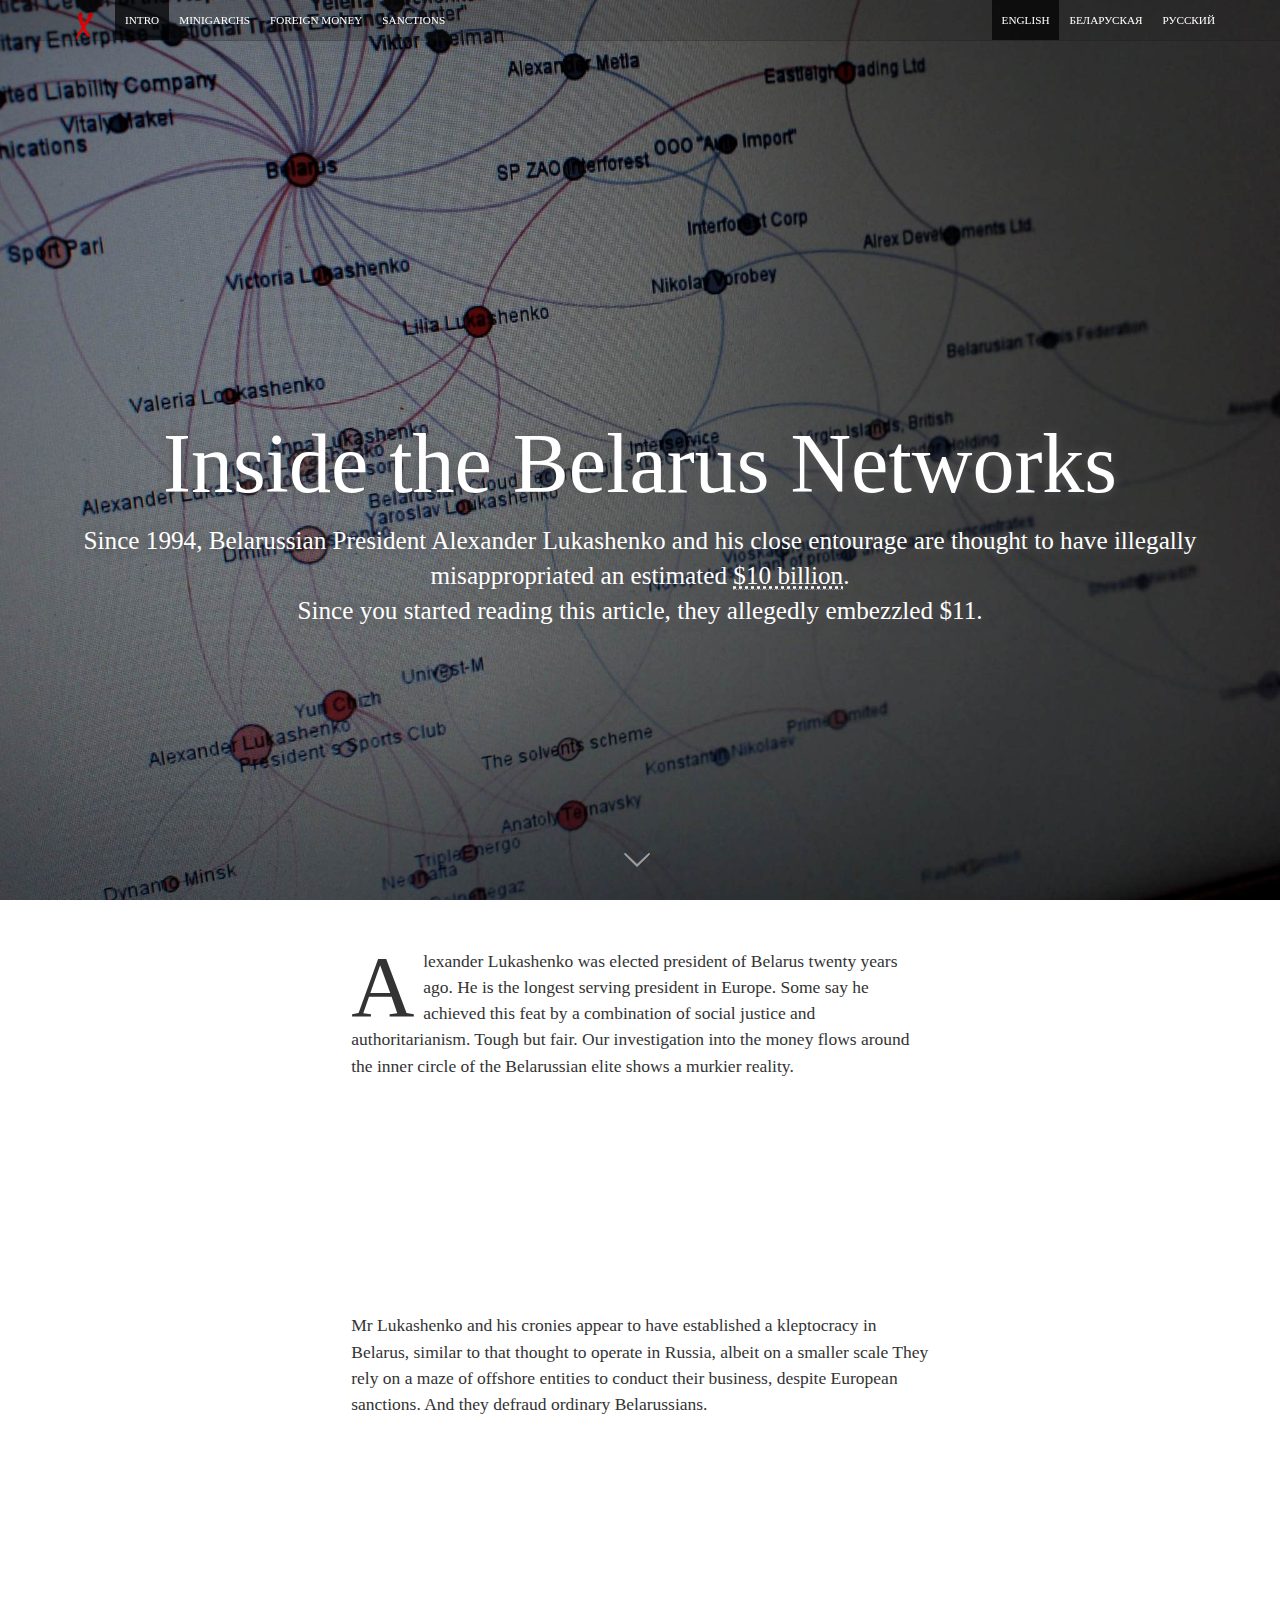
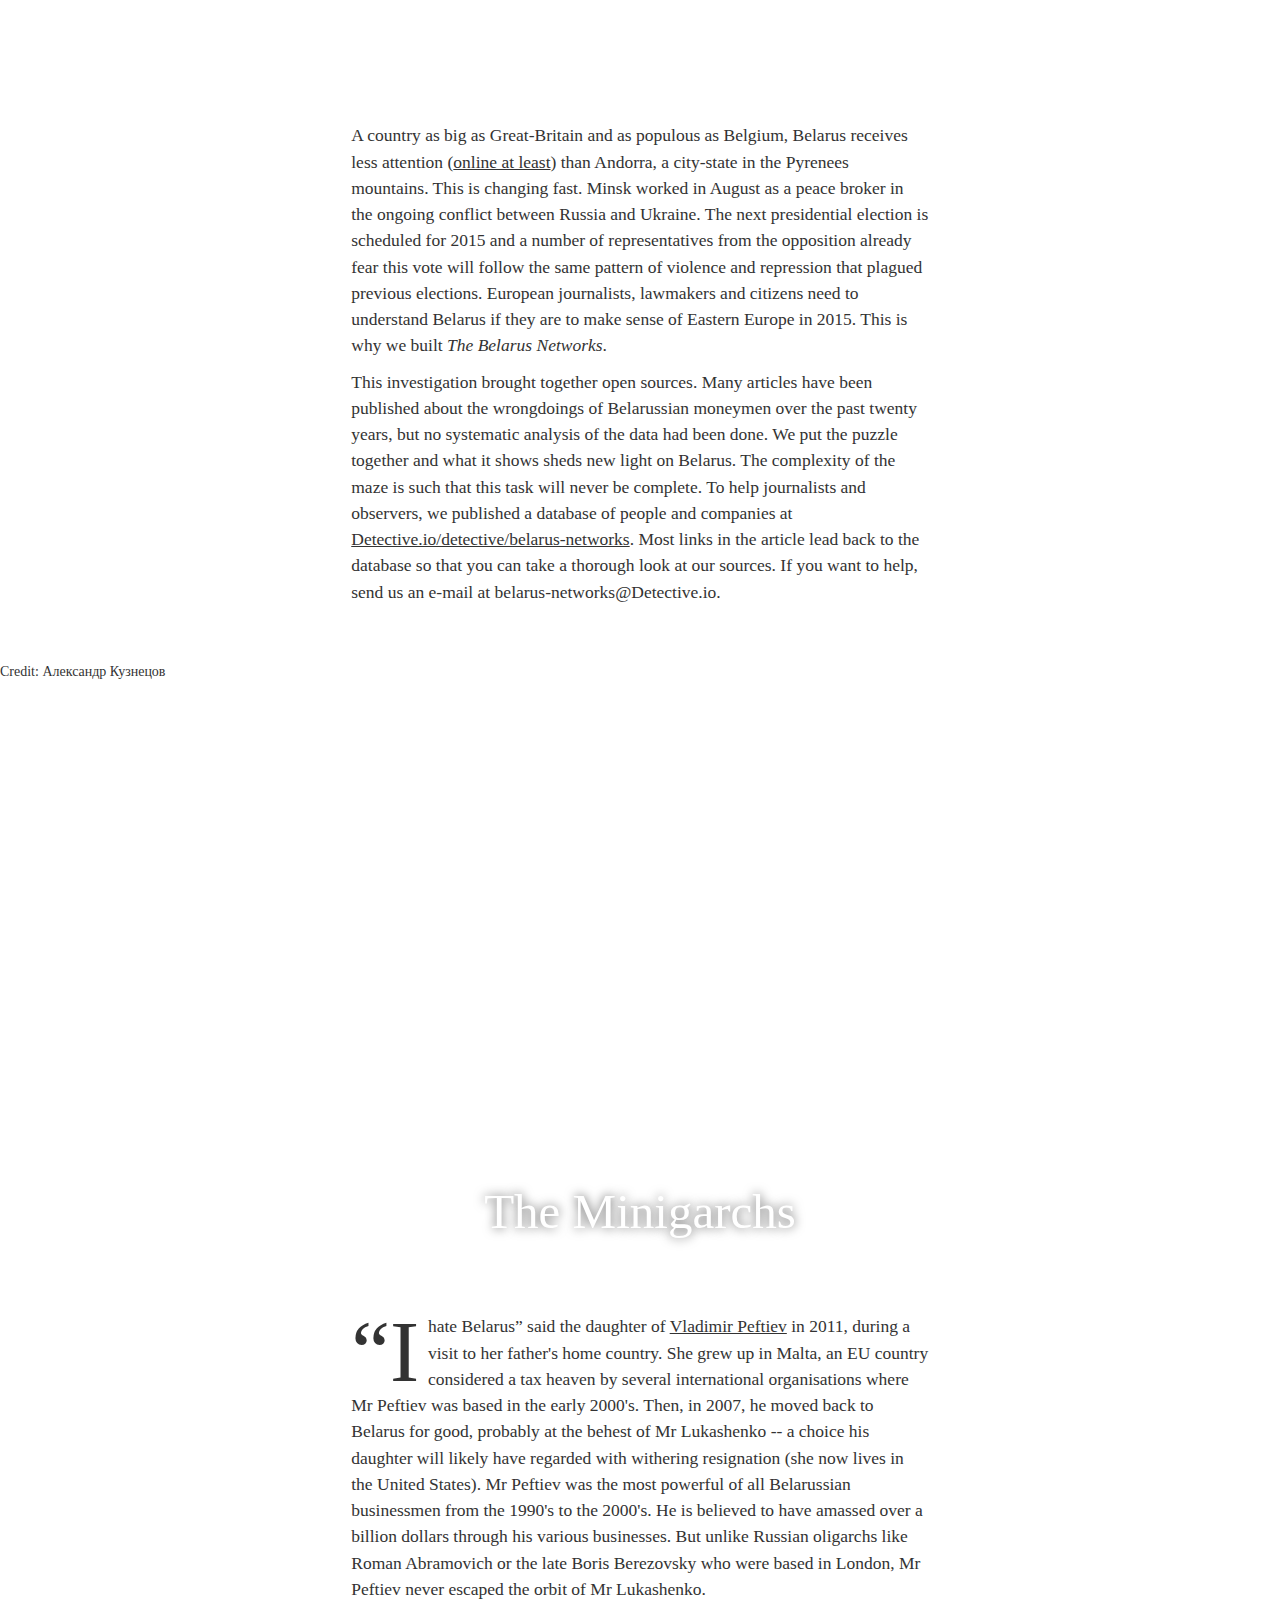
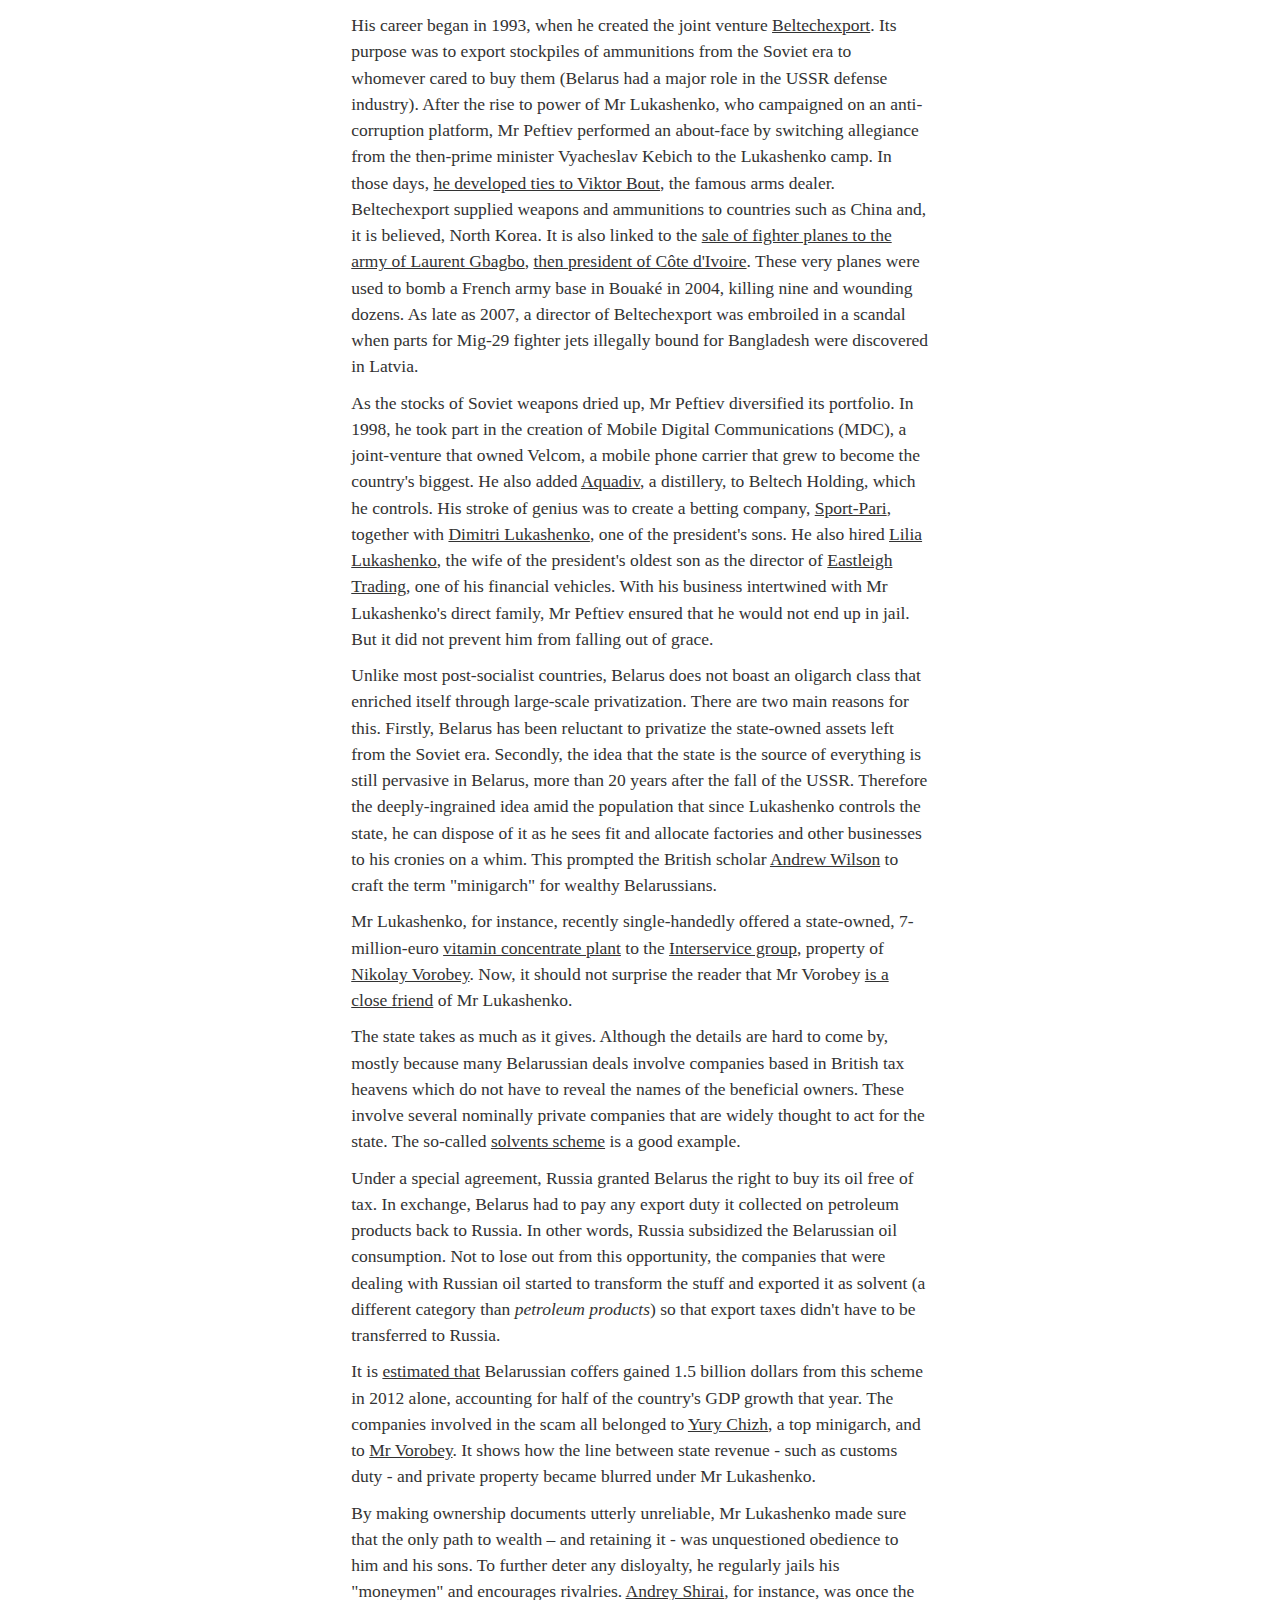
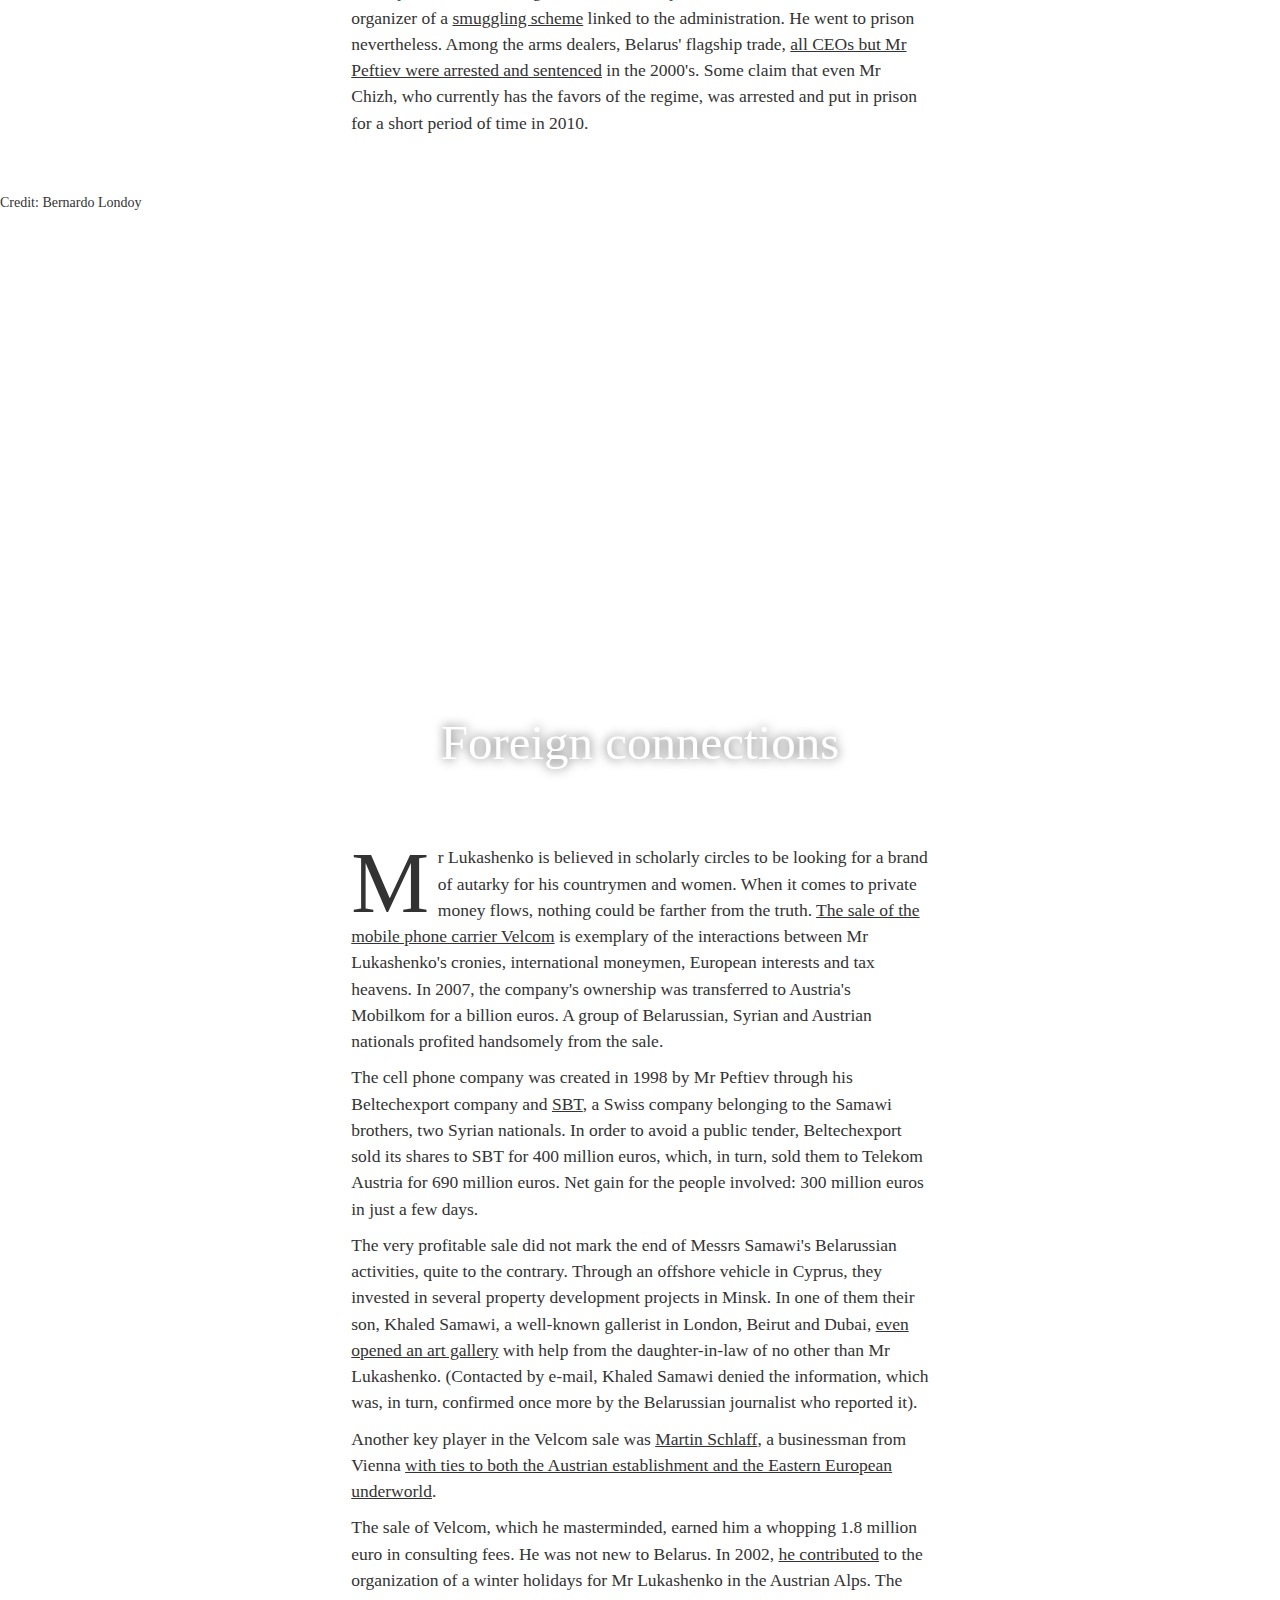
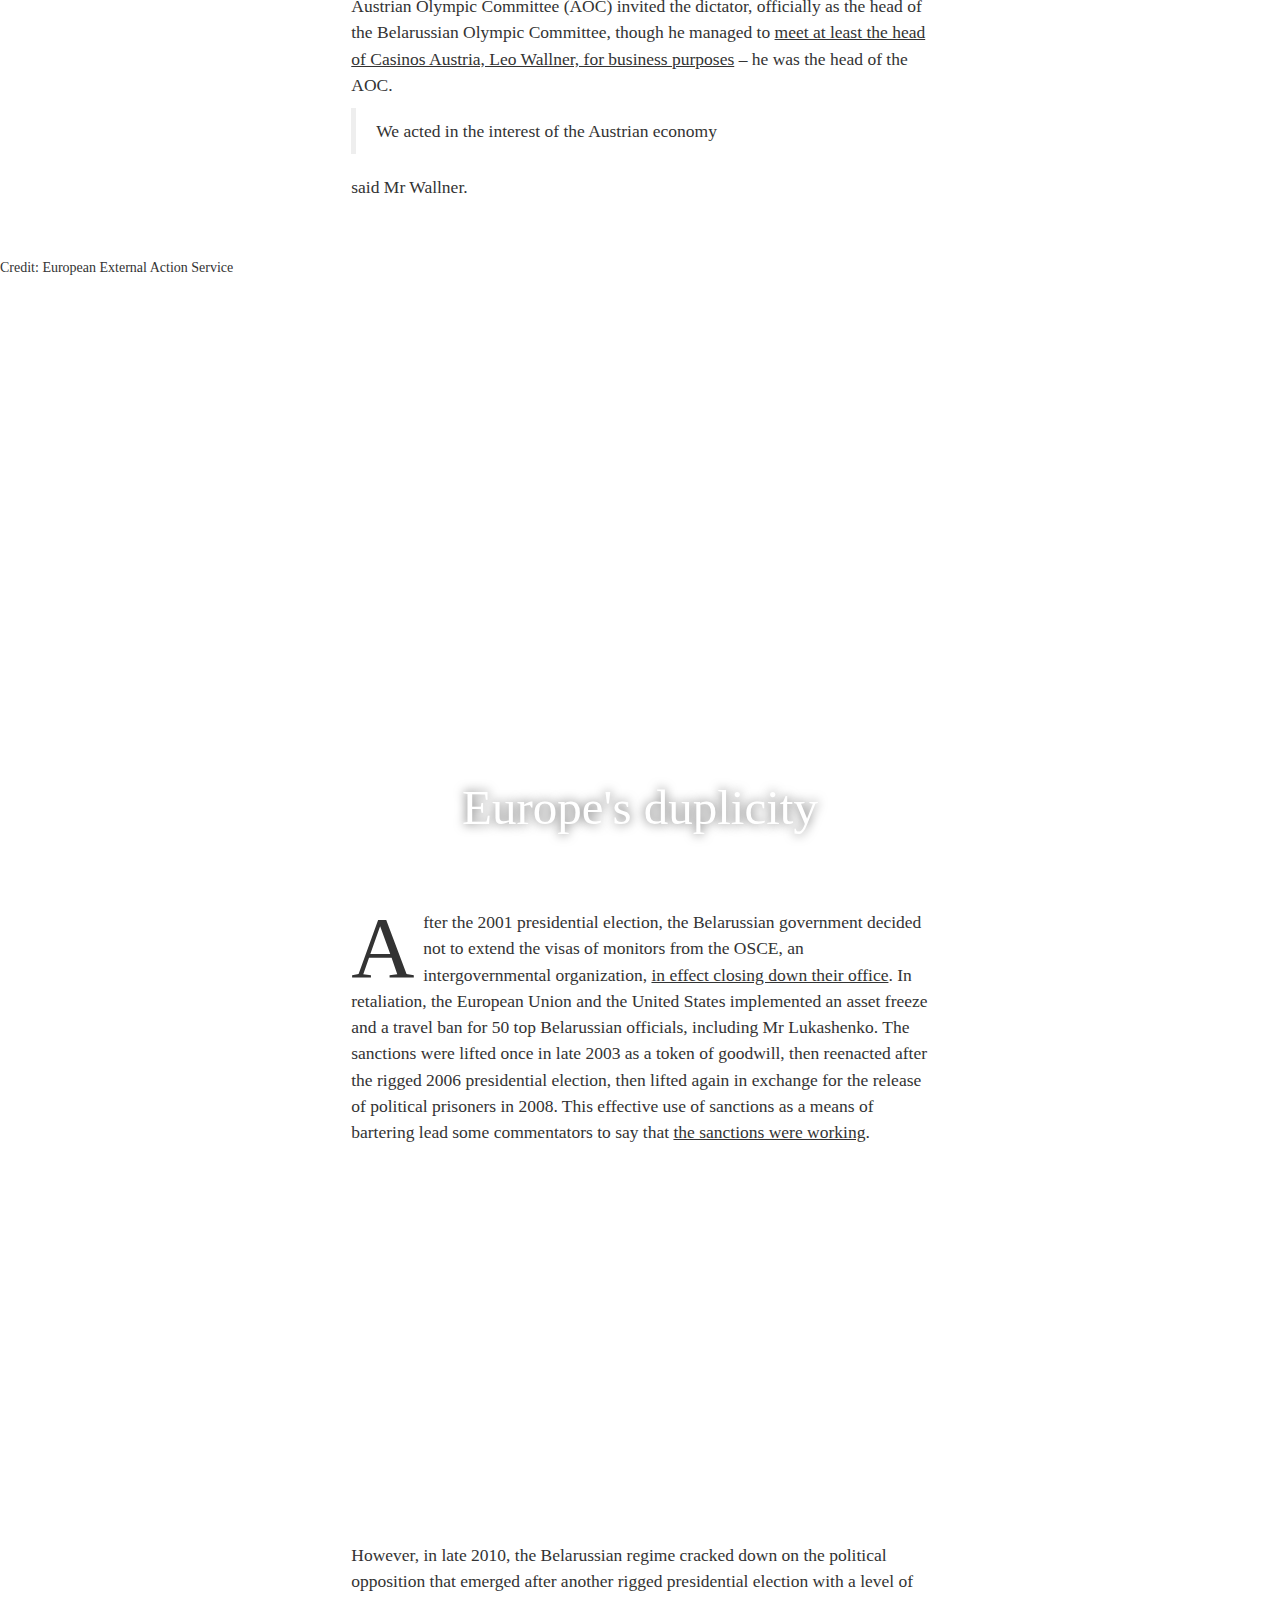
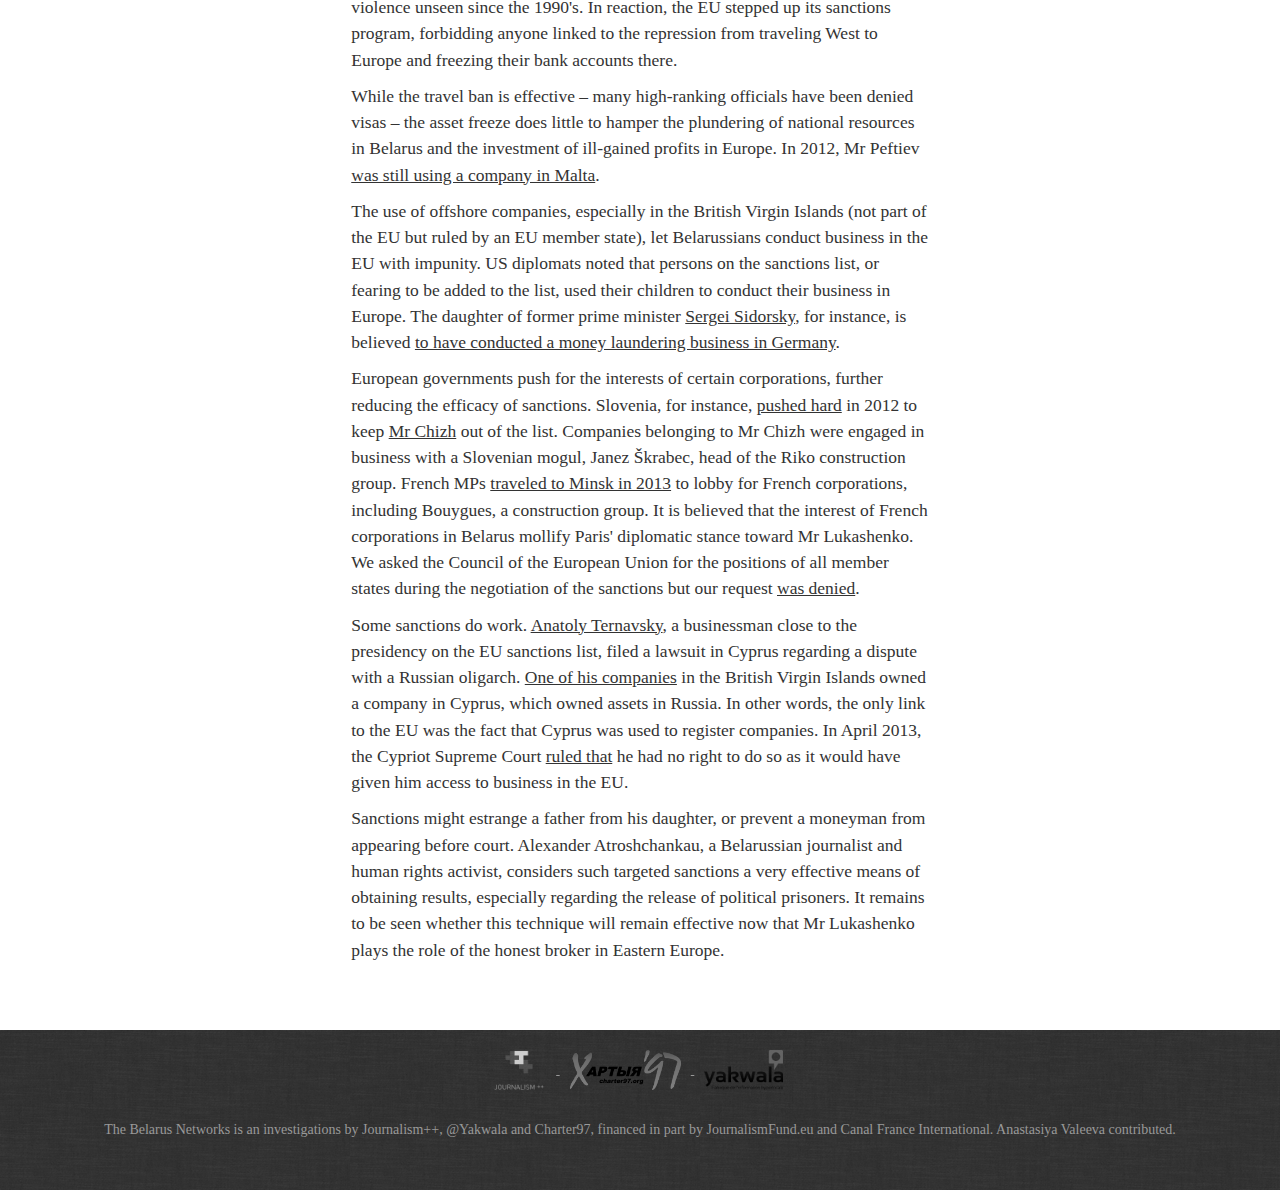
==== commit 279fd99e: "added BE version, modded EN" ====
--- a/index.html
+++ b/index.html
@@ -63,7 +63,7 @@
 	<div class="main_title" id="start" data-src="static/images/cover.jpg">
 		<div class="lead">
 			Inside the Belarus Networks
-			<p class="little">Since 1994, Belarussian President Alexander Lukashenko and his close entourage are thought to have illegally misappropriated an estimated <abbr class="total_amount" title="This amount is a rough estimate based on US diplomatic cables.">$10 billion</abbr>. <br>Since you started reading this article, they allegedly embezzled $<span id="counter-money"></span></p>
+			<p class="little">Since 1994, Belarussian President Alexander Lukashenko and his close entourage are thought to have illegally misappropriated an estimated <abbr class="total_amount" title="This amount is a rough estimate based on US diplomatic cables.">$10 billion</abbr>. <br>Since you started reading this article, they allegedly embezzled $<span id="counter-money"></span>.</p>
 		</div>
 		<span class="scroll-indicator">
 			<div class="icon icon-arrow-down"></div>
@@ -151,7 +151,7 @@
 				Mr Lukashenko is believed in scholarly circles to be looking for a brand of autarky for his countrymen and women. When it comes to private money flows, nothing could be farther from the truth. <a href="https://www.detective.io/detective/belarus-networks/scheme/54892/">The sale of the mobile phone carrier Velcom</A> is exemplary of the interactions between Mr Lukashenko's cronies, international moneymen, European interests and tax heavens. In 2007, the company's ownership was transferred to Austria's Mobilkom for a billion euros. A group of Belarussian, Syrian and Austrian nationals profited handsomely from the sale.
 			</p>
 			<p>
-				The cell phone company was created in 1998 by Mr Peftiev through his BelTelecom company and <a href="https://www.detective.io/detective/belarus-networks/company/54992/">SBT</a>, a Swiss company belonging to the Samawi brothers, two Syrian nationals. In order to avoid a public tender, BelTelecom sold its shares to SBT for 400 million euros, which, in turn, sold them to Telekom Austria for 690 million euros. Net gain for the people involved: 300 million euros in just a few days. 
+				The cell phone company was created in 1998 by Mr Peftiev through his Beltechexport company and <a href="https://www.detective.io/detective/belarus-networks/company/54992/">SBT</a>, a Swiss company belonging to the Samawi brothers, two Syrian nationals. In order to avoid a public tender, Beltechexport sold its shares to SBT for 400 million euros, which, in turn, sold them to Telekom Austria for 690 million euros. Net gain for the people involved: 300 million euros in just a few days. 
 			</p>
 			<p>
 				The very profitable sale did not mark the end of Messrs Samawi's Belarussian activities, quite to the contrary. Through an offshore vehicle in Cyprus, they invested in several property development projects in Minsk. In one of them their son, Khaled Samawi, a well-known gallerist in London, Beirut and Dubai, <a href="http://news.tut.by/culture/351026.html">even opened an art gallery</a> with help from the daughter-in-law of no other than Mr Lukashenko. (Contacted by e-mail, Khaled Samawi denied the information, which was, in turn, confirmed once more by the Belarussian journalist who reported it).
